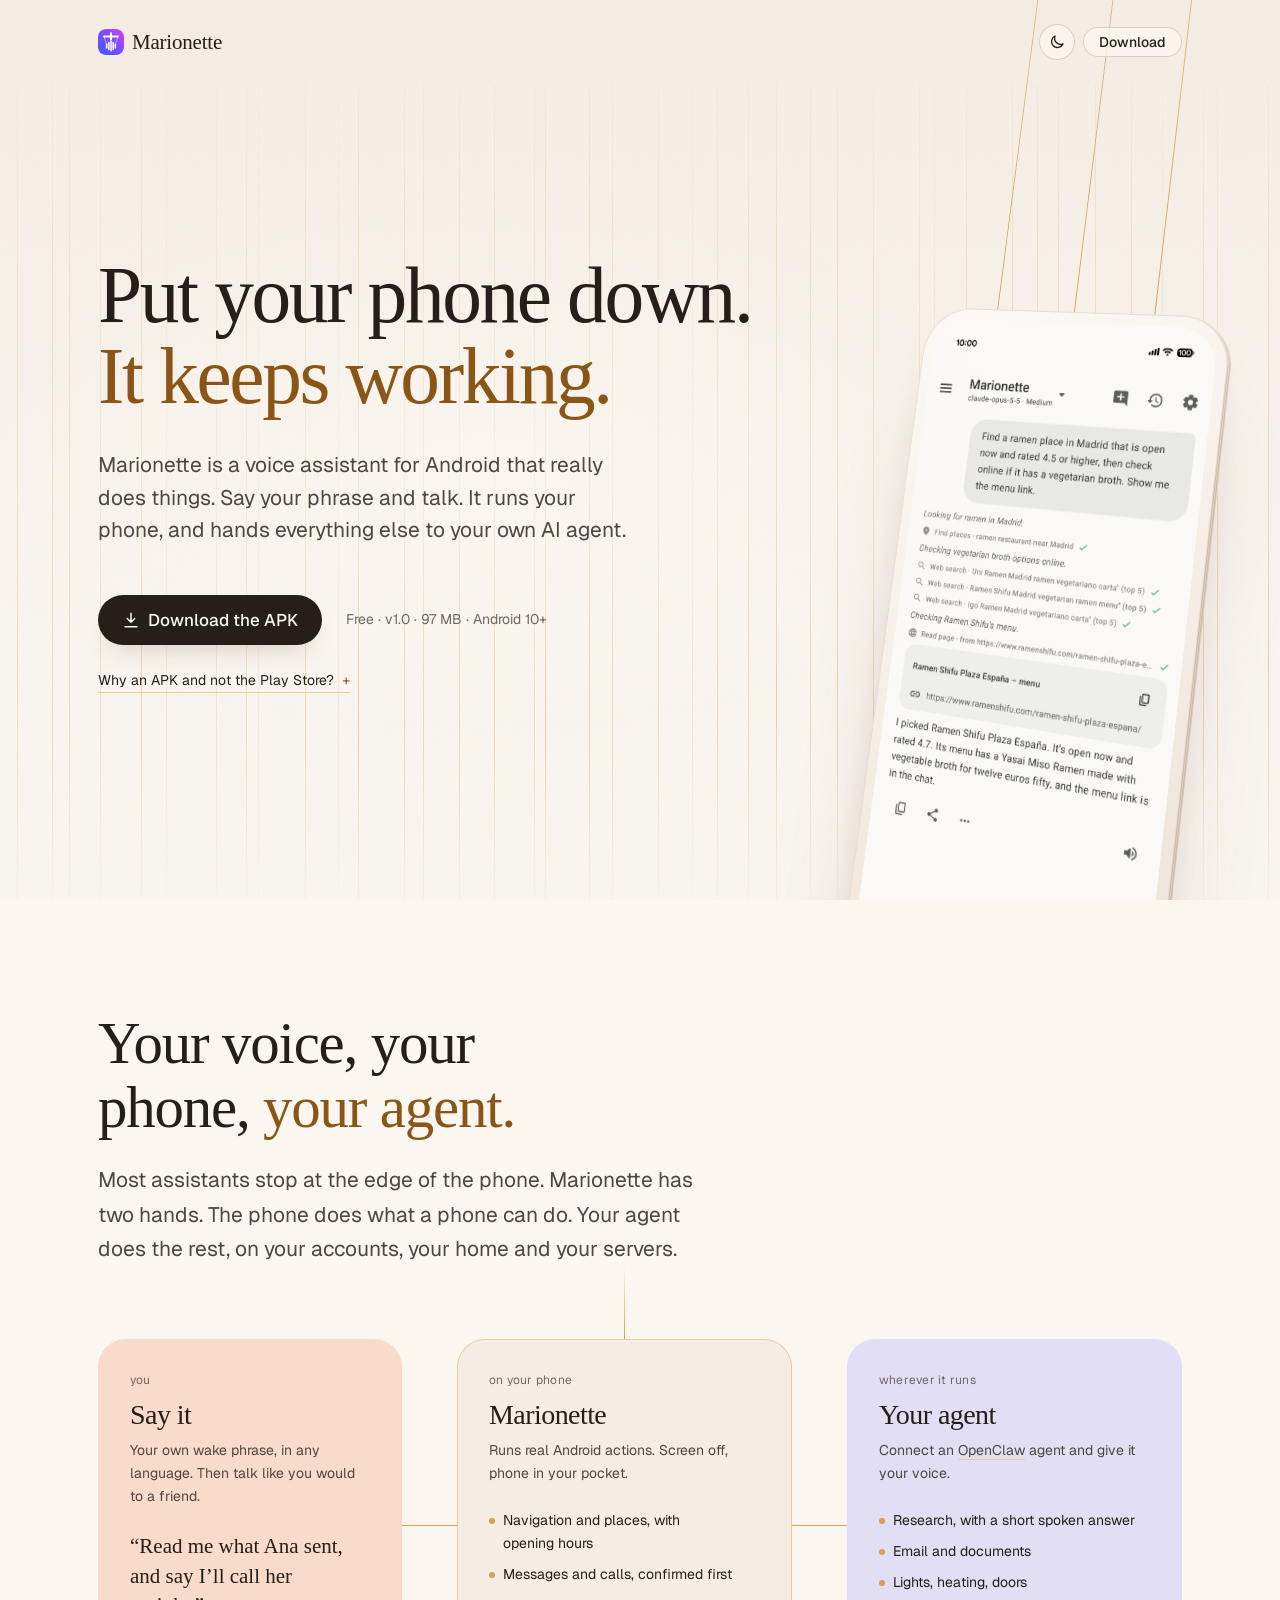
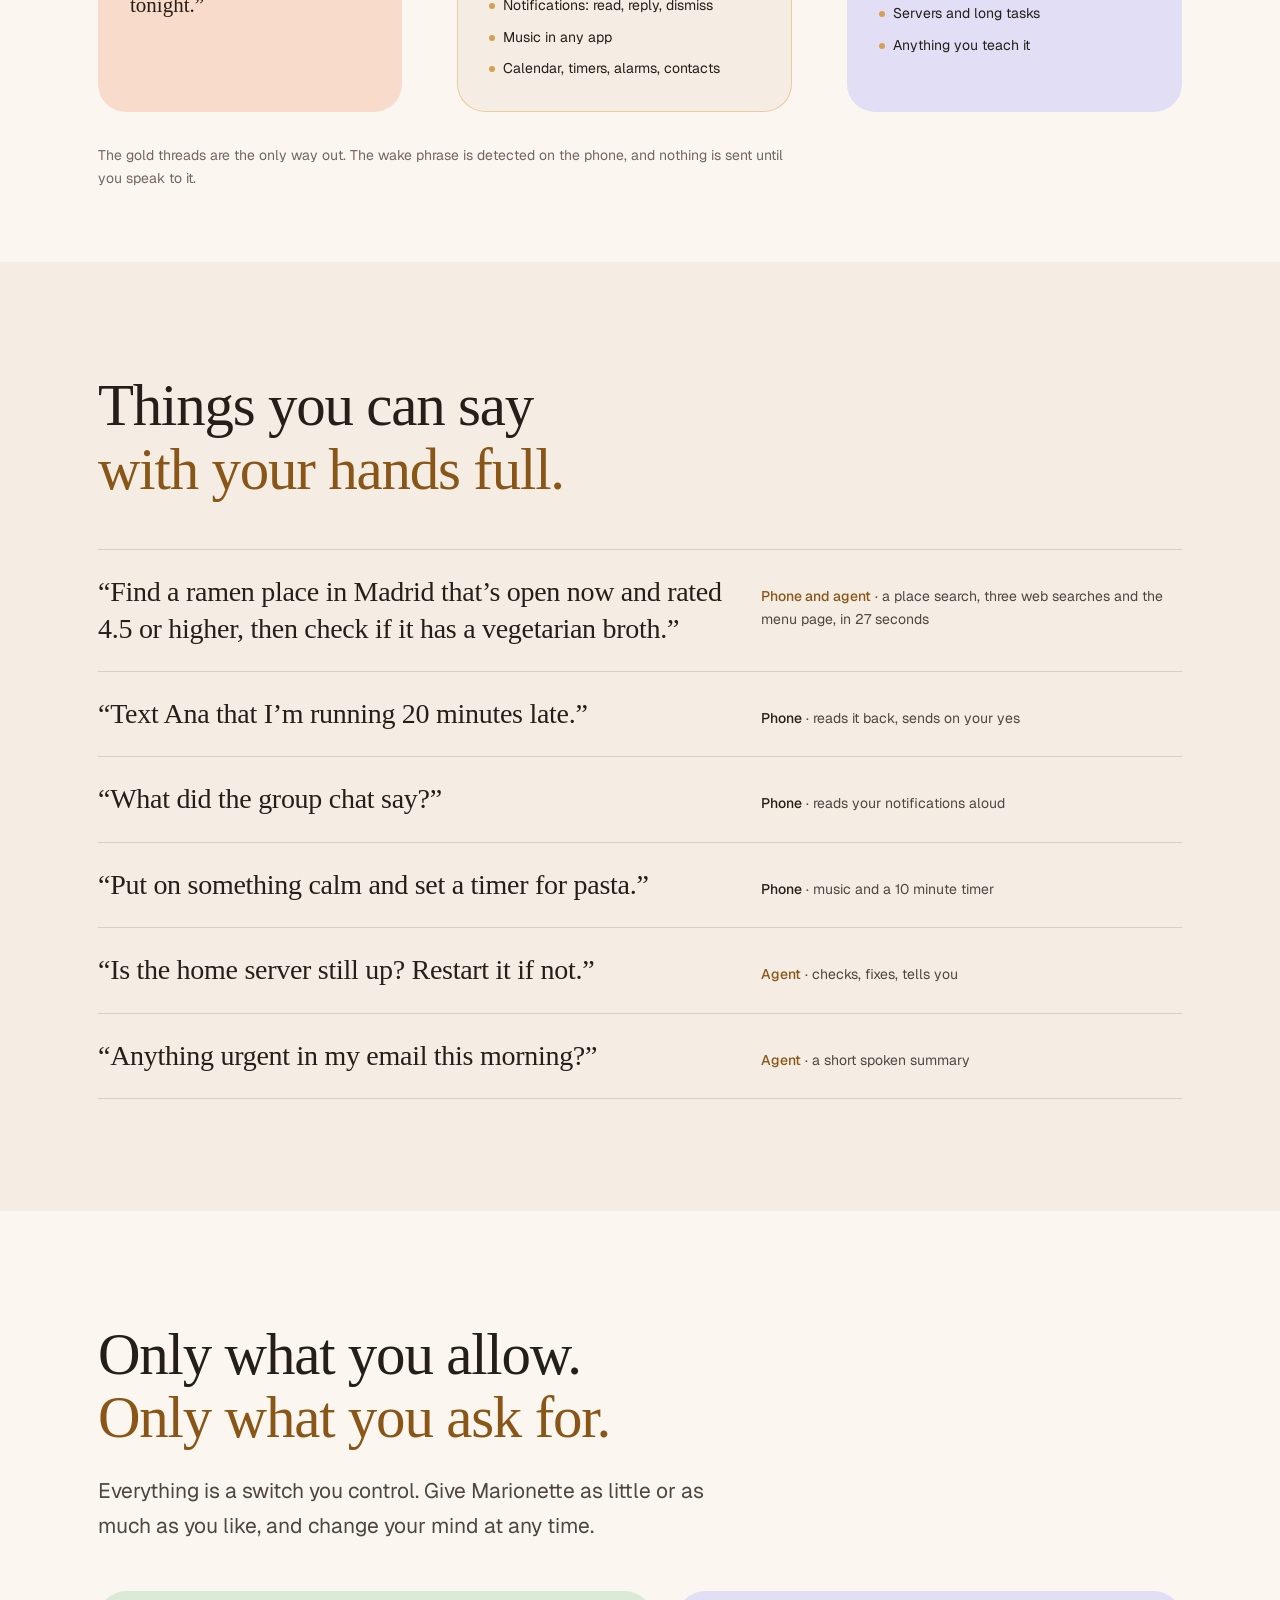
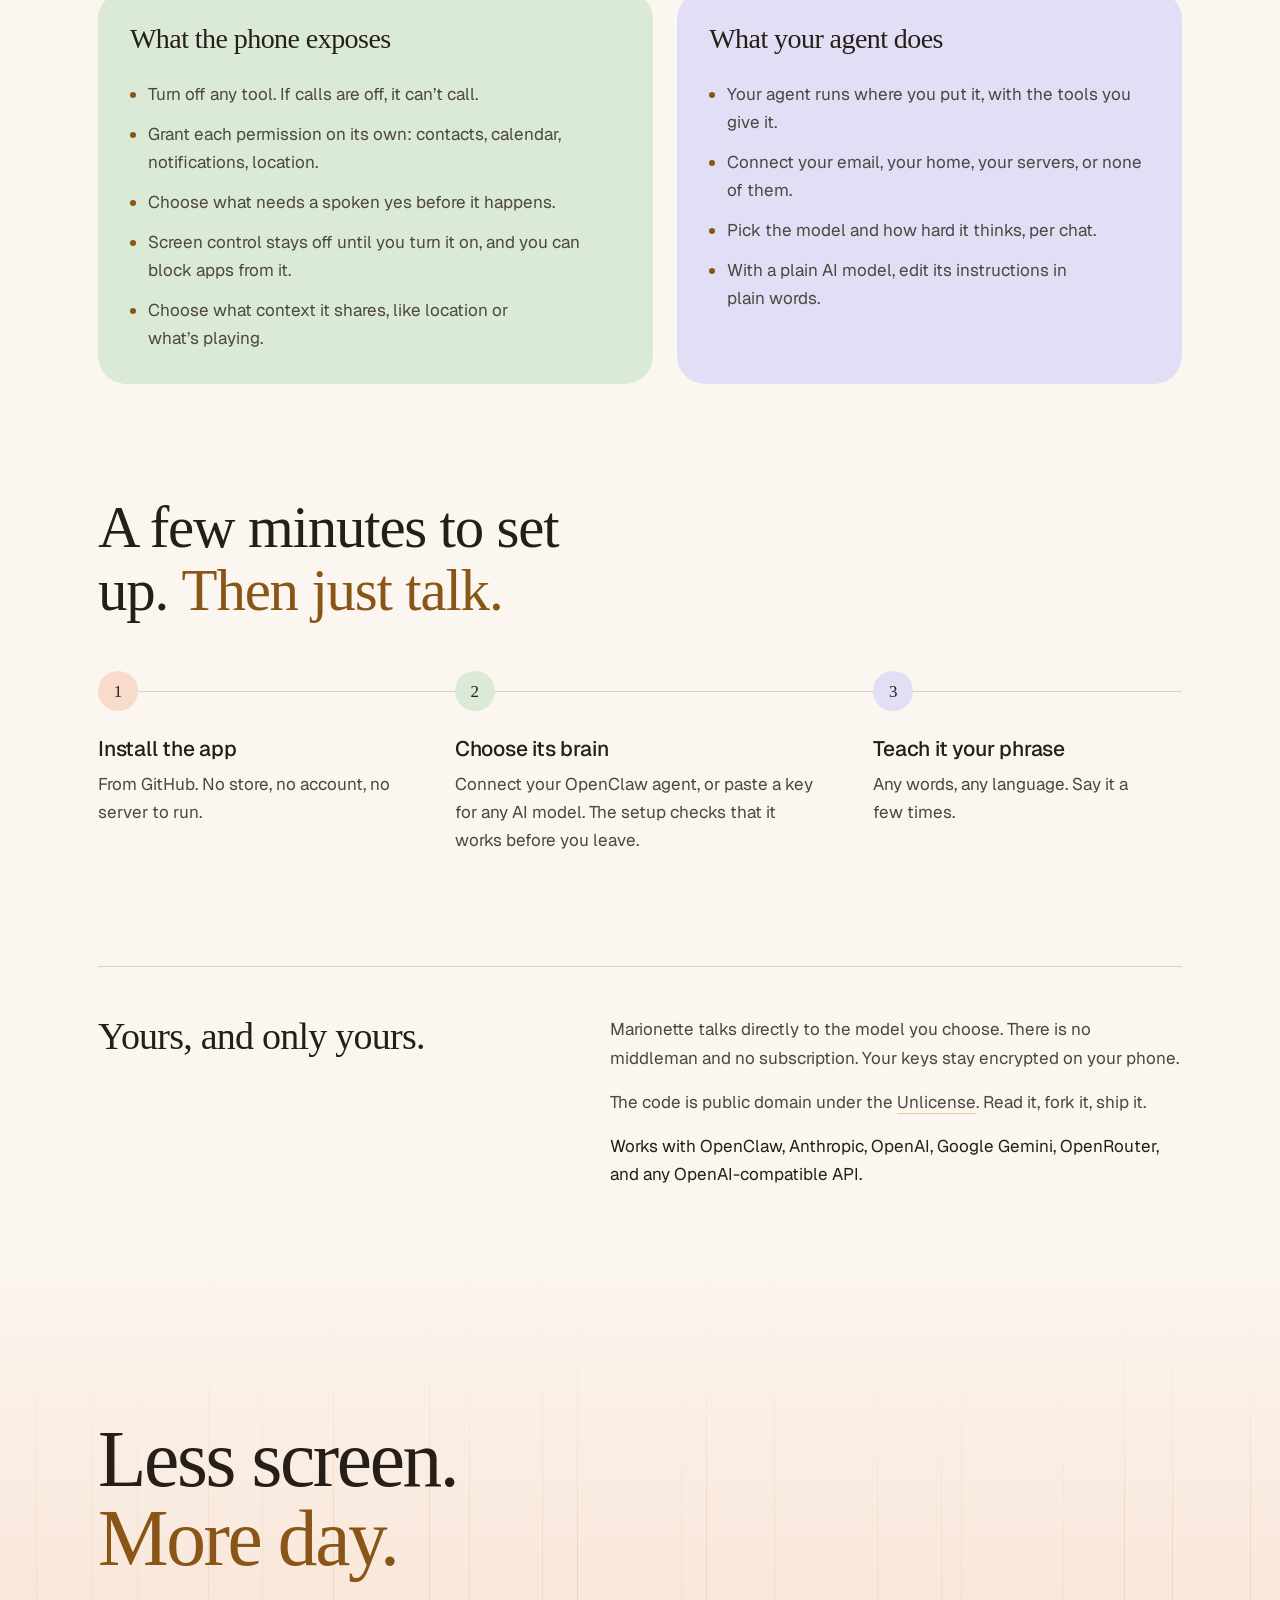
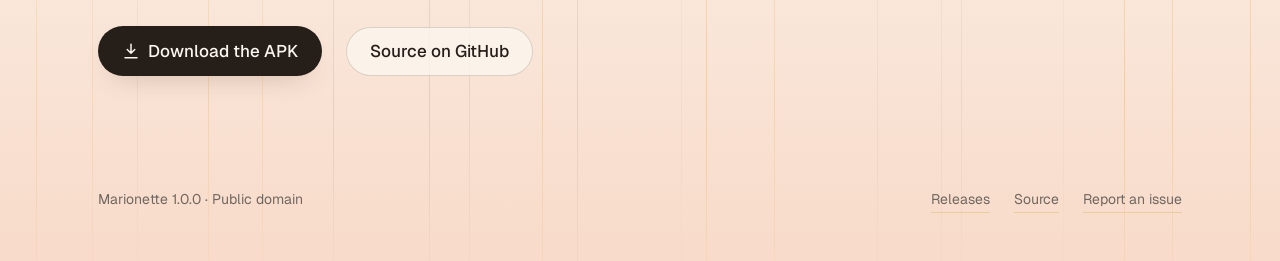
==== site/index.html @ d7844fe7 "feat(site): animate theme swap and page load, fit the phone screenshot Circular reveal on theme swap" ====
<!doctype html>
<html lang="en">
<head>
<meta charset="utf-8">
<meta name="viewport" content="width=device-width, initial-scale=1">
<meta name="color-scheme" content="light dark">
<title>Marionette: a hands-free voice assistant for Android</title>
<meta name="description" content="A hands-free Android voice assistant that really does things. Say your phrase and talk. It runs your phone, and hands everything else to your own AI agent.">
<meta name="theme-color" content="#faf6f0">
<link rel="canonical" href="https://marionette.ndrs.es/">
<meta property="og:type" content="website">
<meta property="og:site_name" content="Marionette">
<meta property="og:title" content="Marionette: put your phone down, it keeps working">
<meta property="og:description" content="A hands-free Android voice assistant that runs your phone and hands everything else to your own AI agent.">
<meta property="og:url" content="https://marionette.ndrs.es/">
<meta property="og:image" content="https://marionette.ndrs.es/og.png">
<meta property="og:image:width" content="1200">
<meta property="og:image:height" content="630">
<meta name="twitter:card" content="summary_large_image">
<link rel="icon" href="icon.svg" type="image/svg+xml">
<link rel="apple-touch-icon" href="apple-touch-icon.png">
<script>
(() => {
  let theme = null;
  try { theme = localStorage.getItem("theme"); } catch (e) {}
  if (theme !== "light" && theme !== "dark") theme = matchMedia("(prefers-color-scheme: dark)").matches ? "dark" : "light";
  document.documentElement.dataset.theme = theme;
  document.documentElement.classList.add("js");
})();
</script>
<link rel="preconnect" href="https://fonts.googleapis.com">
<link rel="preconnect" href="https://fonts.gstatic.com" crossorigin>
<link href="https://fonts.googleapis.com/css2?family=Geist:wght@400;500&family=Geist+Mono:wght@300;400;500&display=swap" rel="stylesheet">
<link href="https://api.fontshare.com/v2/css?f[]=sentient@300,400&display=swap" rel="stylesheet">
<link rel="stylesheet" href="tokens.css">
<link rel="stylesheet" href="style.css">
</head>
<body>

<header class="nav">
  <a class="wordmark" href="#"><img src="icon.svg" alt="">Marionette</a>
  <div class="nav__actions">
    <button class="theme-toggle" type="button" aria-label="Switch theme">
      <svg class="icon-moon" viewBox="0 0 24 24" fill="none" stroke="currentColor" stroke-width="1.8" stroke-linecap="round" stroke-linejoin="round" aria-hidden="true"><path d="M20 14.5A8 8 0 0 1 9.5 4a8 8 0 1 0 10.5 10.5z"/></svg>
      <svg class="icon-sun" viewBox="0 0 24 24" fill="none" stroke="currentColor" stroke-width="1.8" stroke-linecap="round" stroke-linejoin="round" aria-hidden="true"><circle cx="12" cy="12" r="4"/><path d="M12 2v2M12 20v2M4.9 4.9l1.4 1.4M17.7 17.7l1.4 1.4M2 12h2M20 12h2M4.9 19.1l1.4-1.4M17.7 6.3l1.4-1.4"/></svg>
    </button>
    <a class="btn btn-line btn-sm" href="#download">Download</a>
  </div>
</header>

<main>
  <section class="hero">
    <div class="grain"></div>
    <div class="strands" aria-hidden="true"></div>

    <div class="stage" aria-hidden="true">
      <div class="puppet" id="puppet">
        <div class="puppet__strings"><i style="left:24%"></i><i style="left:50%"></i><i style="left:76%"></i></div>
        <div class="device">
          <div class="device__screen">
            <img class="shot-light" src="img/app-light.webp" alt="" width="1080" height="2410" fetchpriority="high">
            <img class="shot-dark" src="img/app-dark.webp" alt="" width="1080" height="2410">
          </div>
        </div>
      </div>
    </div>

    <div class="page">
      <div class="hero__copy">
        <h1><span class="line enter" style="--d: 60ms">Put your phone down.</span> <b class="line enter" style="--d: 150ms">It keeps working.</b></h1>
        <p class="hero__lede enter" style="--d: 240ms">Marionette is a voice assistant for Android that really does things. Say your phrase and talk. It runs your phone, and hands everything else to your own AI agent.</p>
        <div class="hero__cta enter" style="--d: 320ms">
          <a class="btn btn-fill" href="https://github.com/zlotny/marionette/releases/latest/download/marionette.apk">
            <svg viewBox="0 0 24 24" fill="none" stroke="currentColor" stroke-width="2" stroke-linecap="round" stroke-linejoin="round"><path d="M12 3v12m0 0-5-5m5 5 5-5M4 21h16"/></svg>
            Download the APK
          </a>
          <span class="hero__note">Free · v1.0 · 97 MB · Android 10+</span>
        </div>
        <details class="why enter" style="--d: 390ms">
          <summary>Why an APK and not the Play Store?</summary>
          <p>To act for you, Marionette needs access that Google Play limits: sending text messages, seeing every app you have installed, operating other apps through accessibility, and using your location in the background. A store version would lose those abilities. The APK keeps all of them, and you still choose which ones to switch on.</p>
        </details>
      </div>
    </div>
  </section>

  <section class="map" aria-labelledby="map-title">
    <div class="page">
      <div class="map__head">
        <h2 id="map-title">Your voice, your phone, <b>your agent.</b></h2>
        <p>Most assistants stop at the edge of the phone. Marionette has two hands. The phone does what a phone can do. Your agent does the rest, on your accounts, your home and your servers.</p>
      </div>

      <div class="diagram">
        <div class="node node--you">
          <span class="where">you</span>
          <h3>Say it</h3>
          <p>Your own wake phrase, in any language. Then talk like you would to a friend.</p>
          <blockquote>“Read me what Ana sent, and say I’ll call her tonight.”</blockquote>
        </div>
        <span class="wire" aria-hidden="true"></span>
        <div class="node node--phone">
          <span class="where">on your phone</span>
          <h3>Marionette</h3>
          <p>Runs real Android actions. Screen off, phone in your pocket.</p>
          <ul>
            <li>Navigation and places, with opening hours</li>
            <li>Messages and calls, confirmed first</li>
            <li>Notifications: read, reply, dismiss</li>
            <li>Music in any app</li>
            <li>Calendar, timers, alarms, contacts</li>
          </ul>
        </div>
        <span class="wire wire--back" aria-hidden="true"></span>
        <div class="node node--agent">
          <span class="where">wherever it runs</span>
          <h3>Your agent</h3>
          <p>Connect an <a class="textlink" href="https://github.com/openclaw/openclaw">OpenClaw</a> agent and give it your voice.</p>
          <ul>
            <li>Research, with a short spoken answer</li>
            <li>Email and documents</li>
            <li>Lights, heating, doors</li>
            <li>Servers and long tasks</li>
            <li>Anything you teach it</li>
          </ul>
        </div>
      </div>
      <p class="map__legend">The gold threads are the only way out. The wake phrase is detected on the phone, and nothing is sent until you speak to it.</p>
    </div>
  </section>

  <section class="say" aria-labelledby="say-title">
    <div class="page">
      <h2 id="say-title">Things you can say <b>with your hands full.</b></h2>
      <ol>
        <li class="agent"><q>Find a ramen place in Madrid that’s open now and rated 4.5 or higher, then check if it has a vegetarian broth.</q><span><b>Phone and agent</b> · a place search, three web searches and the menu page, in 27 seconds</span></li>
        <li><q>Text Ana that I’m running 20 minutes late.</q><span><b>Phone</b> · reads it back, sends on your yes</span></li>
        <li><q>What did the group chat say?</q><span><b>Phone</b> · reads your notifications aloud</span></li>
        <li><q>Put on something calm and set a timer for pasta.</q><span><b>Phone</b> · music and a 10 minute timer</span></li>
        <li class="agent"><q>Is the home server still up? Restart it if not.</q><span><b>Agent</b> · checks, fixes, tells you</span></li>
        <li class="agent"><q>Anything urgent in my email this morning?</q><span><b>Agent</b> · a short spoken summary</span></li>
      </ol>
    </div>
  </section>

  <section class="yours" aria-labelledby="yours-title">
    <div class="page">
      <h2 id="yours-title">Only what you allow. <b>Only what you ask for.</b></h2>
      <p class="yours__lede">Everything is a switch you control. Give Marionette as little or as much as you like, and change your mind at any time.</p>
      <div class="yours__grid">
        <div>
          <h3>What the phone exposes</h3>
          <ul>
            <li>Turn off any tool. If calls are off, it can’t call.</li>
            <li>Grant each permission on its own: contacts, calendar, notifications, location.</li>
            <li>Choose what needs a spoken yes before it happens.</li>
            <li>Screen control stays off until you turn it on, and you can block apps from it.</li>
            <li>Choose what context it shares, like location or what’s playing.</li>
          </ul>
        </div>
        <div>
          <h3>What your agent does</h3>
          <ul>
            <li>Your agent runs where you put it, with the tools you give it.</li>
            <li>Connect your email, your home, your servers, or none of them.</li>
            <li>Pick the model and how hard it thinks, per chat.</li>
            <li>With a plain AI model, edit its instructions in plain words.</li>
          </ul>
        </div>
      </div>
    </div>
  </section>

  <section class="setup" aria-labelledby="setup-title">
    <div class="page">
      <h2 id="setup-title">A few minutes to set up. <b>Then just talk.</b></h2>
      <ol class="steps">
        <li><span class="n">1</span><h3>Install the app</h3><p>From GitHub. No store, no account, no server to run.</p></li>
        <li><span class="n">2</span><h3>Choose its brain</h3><p>Connect your OpenClaw agent, or paste a key for any AI model. The setup checks that it works before you leave.</p></li>
        <li><span class="n">3</span><h3>Teach it your phrase</h3><p>Any words, any language. Say it a few times.</p></li>
      </ol>

      <div class="trust">
        <h3>Yours, and only yours.</h3>
        <div>
          <p>Marionette talks directly to the model you choose. There is no middleman and no subscription. Your keys stay encrypted on your phone.</p>
          <p>The code is public domain under the <a class="textlink" href="https://github.com/zlotny/marionette/blob/main/LICENSE">Unlicense</a>. Read it, fork it, ship it.</p>
          <p class="providers">Works with OpenClaw, Anthropic, OpenAI, Google Gemini, OpenRouter, and any OpenAI-compatible API.</p>
        </div>
      </div>
    </div>
  </section>
</main>

<footer class="close" id="download">
  <div class="strands" aria-hidden="true"></div>
  <div class="page">
    <h2>Less screen.<br><b>More day.</b></h2>
    <div class="close__cta">
      <a class="btn btn-fill" href="https://github.com/zlotny/marionette/releases/latest/download/marionette.apk">
        <svg viewBox="0 0 24 24" fill="none" stroke="currentColor" stroke-width="2" stroke-linecap="round" stroke-linejoin="round"><path d="M12 3v12m0 0-5-5m5 5 5-5M4 21h16"/></svg>
        Download the APK
      </a>
      <a class="btn btn-line" href="https://github.com/zlotny/marionette">Source on GitHub</a>
    </div>
    <div class="close__foot">
      <span>Marionette 1.0.0 · Public domain</span>
      <nav class="close__links" aria-label="Project">
        <a class="textlink" href="https://github.com/zlotny/marionette/releases">Releases</a>
        <a class="textlink" href="https://github.com/zlotny/marionette">Source</a>
        <a class="textlink" href="https://github.com/zlotny/marionette/issues">Report an issue</a>
      </nav>
    </div>
  </div>
</footer>

<script src="main.js"></script>
</body>
</html>
---- site/tokens.css ----
:root {
  color-scheme: light;
  --color-paper:        oklch(97.5% 0.010 78);
  --color-paper-2:      oklch(95% 0.016 74);
  --color-paper-3:      oklch(91.5% 0.022 72);
  --color-paper-veil:   oklch(97.5% 0.010 78 / 0.78);
  --color-ink:          oklch(24% 0.014 52);
  --color-ink-2:        oklch(40% 0.014 52);
  --color-muted:        oklch(52% 0.016 56);
  --color-rule:         oklch(86% 0.020 72);
  --color-rule-2:       oklch(90% 0.016 74);
  --color-accent:       oklch(74% 0.115 76);
  --color-accent-deep:  oklch(50% 0.100 66);
  --color-accent-soft:  oklch(86% 0.070 80);
  --color-accent-glow:  oklch(96% 0.050 85);
  --color-accent-halo:  oklch(80% 0.120 78 / 0.55);
  --color-accent-ink:   oklch(24% 0.014 52);
  --color-focus:        oklch(60% 0.170 66);
  --color-peach:        oklch(91% 0.040 52);
  --color-sage:         oklch(92% 0.032 140);
  --color-lavender:     oklch(91% 0.032 292);
  --color-shadow:       oklch(45% 0.060 60 / 0.22);
  --color-shadow-deep:  oklch(40% 0.060 60 / 0.30);
  --color-device:       oklch(98.5% 0.006 80);
  --color-device-edge:  oklch(90% 0.020 72);
  --color-device-side:  oklch(83% 0.026 70);

  --font-display: "Sentient", "Iowan Old Style", ui-serif, serif;
  --font-body:    "Geist", ui-sans-serif, sans-serif;
  --font-outlier: "Geist Mono", ui-monospace, monospace;

  --space-3xs: 0.25rem;
  --space-2xs: 0.5rem;
  --space-xs:  0.75rem;
  --space-sm:  1rem;
  --space-md:  1.5rem;
  --space-lg:  2rem;
  --space-xl:  3rem;
  --space-2xl: 4.5rem;
  --space-3xl: 7rem;
  --space-4xl: 10rem;
  --page-gutter: clamp(1rem, 4vw, 3rem);

  --text-xs:  0.75rem;
  --text-sm:  0.875rem;
  --text-md:  1.0625rem;
  --text-lg:  1.3125rem;
  --text-xl:  1.75rem;
  --text-2xl: 2.375rem;
  --text-3xl: clamp(2.25rem, 4.6vw, 3.75rem);
  --text-display: clamp(2.75rem, 6.2vw, 5.25rem);

  --ease-out:    cubic-bezier(0.16, 1, 0.3, 1);
  --ease-in:     cubic-bezier(0.7, 0, 0.84, 0);
  --ease-in-out: cubic-bezier(0.65, 0, 0.35, 1);
  --dur-short: 180ms;
  --dur-mid:   420ms;
  --dur-long:  1100ms;

  --rule-hair: 1px;
  --radius-pill: 999px;
  --radius-node: 28px;
  --radius-device: 52px;
  --radius-screen: 42px;
}

:root[data-theme="dark"] {
  color-scheme: dark;
  --color-paper:        oklch(13% 0.004 260);
  --color-paper-2:      oklch(16% 0.005 260);
  --color-paper-3:      oklch(21% 0.006 260);
  --color-paper-veil:   oklch(13% 0.004 260 / 0.75);
  --color-ink:          oklch(92% 0.020 85);
  --color-ink-2:        oklch(76% 0.030 80);
  --color-muted:        oklch(60% 0.030 80);
  --color-rule:         oklch(30% 0.010 260);
  --color-rule-2:       oklch(23% 0.008 260);
  --color-accent:       oklch(80% 0.160 75);
  --color-accent-deep:  oklch(82% 0.160 75);
  --color-accent-soft:  oklch(48% 0.100 72);
  --color-accent-glow:  oklch(96% 0.080 85);
  --color-accent-halo:  oklch(80% 0.160 75 / 0.55);
  --color-accent-ink:   oklch(13% 0.004 260);
  --color-focus:        oklch(85% 0.170 80);
  --color-peach:        oklch(16.5% 0.012 60);
  --color-sage:         oklch(16.5% 0.012 150);
  --color-lavender:     oklch(16.5% 0.014 290);
  --color-shadow:       oklch(5% 0.004 260 / 0.60);
  --color-shadow-deep:  oklch(3% 0.004 260 / 0.75);
  --color-device:       oklch(18% 0.005 260);
  --color-device-edge:  oklch(32% 0.010 260);
  --color-device-side:  oklch(9% 0.004 260);
  --color-scanline:     oklch(4% 0.004 260 / 0.22);
  --color-text-glow:    oklch(80% 0.160 75 / 0.32);

  --font-display: "Geist Mono", ui-monospace, monospace;
  --text-display: clamp(2.5rem, 5vw, 4.25rem);
  --text-3xl: clamp(2rem, 3.8vw, 3.1rem);
  --radius-pill: 3px;
  --radius-node: 6px;
}
---- site/style.css ----
/* Hallmark · pre-emit critique: P4 H4 E4 S5 R4 V5 */
/* Hallmark · macrostructure: Map / Diagram · hero: left-bias statement + suspended device (parallax)
 * theme: custom · vibe: "warm machine light, pastel, safe, quiet" · paper: oklch(97.5% 0.010 78) · accent: oklch(74% 0.115 76)
 * display: Sentient · body: Geist · outlier: Geist Mono · axes: light / roman-serif / chromatic-amber
 * nav: N9 edge-aligned · footer: Ft5 statement · enrichment: Tier-A CSS strands + suspended device
 * studied: no · context: user-provided
 */

* { box-sizing: border-box; margin: 0; padding: 0; }
html, body { overflow-x: clip; }
html { scroll-behavior: smooth; interpolate-size: allow-keywords; }
body {
  background: var(--color-paper);
  color: var(--color-ink);
  font: 400 var(--text-md)/1.65 var(--font-body);
  -webkit-font-smoothing: antialiased;
}
a { color: inherit; text-decoration: none; }
:focus-visible { outline: 2px solid var(--color-focus); outline-offset: 3px; border-radius: var(--space-3xs); }

h1, h2, h3 { font-family: var(--font-display); font-weight: 300; font-style: normal; letter-spacing: -0.02em; overflow-wrap: anywhere; min-width: 0; }
h1 b, h2 b { font-weight: 400; color: var(--color-accent-deep); }
h1, h2 { text-wrap: balance; }
p, li, q { text-wrap: pretty; }
section, footer { scroll-margin-top: var(--space-lg); }

.page { max-width: 1180px; margin: 0 auto; padding: 0 var(--page-gutter); position: relative; }

/* Buttons */
.btn {
  display: inline-flex; align-items: center; gap: var(--space-2xs);
  white-space: nowrap;
  padding: var(--space-sm) var(--space-md);
  border-radius: var(--radius-pill);
  font: 500 var(--text-md)/1 var(--font-body);
  transition: transform var(--dur-short) var(--ease-out), background-color var(--dur-short) var(--ease-out), box-shadow var(--dur-short) var(--ease-out);
}
.btn svg { width: 18px; height: 18px; flex: none; }
.btn-fill { background: var(--color-ink); color: var(--color-paper); box-shadow: 0 12px 28px -14px var(--color-shadow-deep); }
.btn-fill:hover { background: var(--color-ink-2); box-shadow: 0 16px 32px -14px var(--color-accent-halo); }
.btn-fill:active { transform: translateY(1px); }
.btn-line { color: var(--color-ink); box-shadow: inset 0 0 0 var(--rule-hair) var(--color-rule); background: var(--color-paper-veil); }
.btn-line:hover { box-shadow: inset 0 0 0 var(--rule-hair) var(--color-accent); }
.btn-line:active { transform: translateY(1px); }
.btn-sm { padding: var(--space-2xs) var(--space-sm); font-size: var(--text-sm); }

.textlink { border-bottom: var(--rule-hair) solid var(--color-accent-soft); transition: border-color var(--dur-short) var(--ease-out); }
.textlink:hover { border-color: var(--color-accent-deep); }

/* N9 nav */
.nav {
  position: absolute; top: 0; left: 0; right: 0; z-index: 5;
  display: flex; justify-content: space-between; align-items: center;
  padding: var(--space-md) var(--page-gutter);
  max-width: 1180px; margin: 0 auto;
}
.wordmark { display: flex; align-items: center; gap: var(--space-2xs); font: 400 var(--text-lg)/1 var(--font-display); letter-spacing: -0.01em; }
.wordmark img { width: 26px; height: 26px; border-radius: 8px; }
.nav__actions { display: flex; align-items: center; gap: var(--space-2xs); }
.theme-toggle {
  display: grid; place-items: center; width: 36px; height: 36px; flex: none;
  border: 0; border-radius: var(--radius-pill); cursor: pointer;
  color: var(--color-ink); background: var(--color-paper-veil);
  box-shadow: inset 0 0 0 var(--rule-hair) var(--color-rule);
  transition: box-shadow var(--dur-short) var(--ease-out), transform var(--dur-short) var(--ease-out);
}
.theme-toggle:hover { box-shadow: inset 0 0 0 var(--rule-hair) var(--color-accent); }
.theme-toggle:active { transform: translateY(1px); }
.theme-toggle svg { width: 18px; height: 18px; }
.theme-toggle .icon-sun { display: none; }
:root[data-theme="dark"] .theme-toggle .icon-sun { display: block; }
:root[data-theme="dark"] .theme-toggle .icon-moon { display: none; }

/* Hero */
.hero {
  position: relative; overflow: hidden; isolation: isolate;
  background: linear-gradient(180deg, var(--color-paper-2), var(--color-paper) 70%);
  min-height: 900px;
  display: flex; align-items: center;
  padding: var(--space-4xl) 0 var(--space-3xl);
}
.grain {
  position: absolute; inset: 0; z-index: -1; opacity: 0.06; pointer-events: none;
  background-image: url("data:image/svg+xml;utf8,<svg xmlns='http://www.w3.org/2000/svg' width='160' height='160'><filter id='n'><feTurbulence type='fractalNoise' baseFrequency='.9' numOctaves='2' stitchTiles='stitch'/></filter><rect width='100%' height='100%' filter='url(%23n)'/></svg>");
}
.strands { position: absolute; inset: 0; z-index: 0; pointer-events: none; will-change: transform; -webkit-mask-image: linear-gradient(180deg, black 65%, transparent); mask-image: linear-gradient(180deg, black 65%, transparent); }
.close .strands { -webkit-mask-image: linear-gradient(0deg, black 60%, transparent); mask-image: linear-gradient(0deg, black 60%, transparent); }
.strand {
  position: absolute; top: -10%; width: var(--rule-hair); height: 120%;
  background: linear-gradient(180deg, transparent, var(--color-accent-soft) 25%, var(--color-accent) 70%, transparent);
  transform-origin: top center;
  animation: sway var(--sway, 10s) var(--ease-in-out) infinite alternate;
}
.strand::after {
  content: ""; position: absolute; left: -2px; top: 0; width: 5px; height: 5px; border-radius: 50%;
  background: var(--color-accent-glow); box-shadow: 0 0 10px 3px var(--color-accent-halo);
  opacity: 0;
  animation: fall var(--fall, 8s) linear infinite; animation-delay: var(--fall-delay, 0s);
}
@keyframes sway { from { transform: rotate(-0.5deg); } to { transform: rotate(0.5deg); } }
@keyframes fall { 0% { top: 0; opacity: 0; } 12% { opacity: 1; } 85% { opacity: 1; } 100% { top: 100%; opacity: 0; } }

.stage {
  position: absolute; z-index: 1; top: 50%; right: max(var(--page-gutter), calc(50% - 560px));
  width: 340px; margin-top: -385px;
  perspective: 1500px; pointer-events: none;
}
.puppet { position: relative; width: 100%; transform-style: preserve-3d; transform: rotateX(10deg) rotateY(-24deg) rotateZ(7deg); will-change: transform; }
.puppet__strings { position: absolute; left: 0; right: 0; bottom: 100%; height: 1000px; }
.puppet__strings i { position: absolute; bottom: 0; width: var(--rule-hair); height: 100%; background: linear-gradient(180deg, transparent, var(--color-accent)); }
.device {
  position: relative; padding: var(--space-xs); transform-style: preserve-3d;
  border-radius: var(--radius-device);
  background: linear-gradient(150deg, var(--color-device), var(--color-paper-3));
  box-shadow: 0 90px 120px -50px var(--color-shadow-deep), 0 30px 60px -30px var(--color-shadow), inset 0 0 0 var(--rule-hair) var(--color-device-edge);
}
.device::before, .device::after {
  content: ""; position: absolute; inset: 0; border-radius: inherit; pointer-events: none;
  background: var(--color-device-side); box-shadow: inset 0 0 0 var(--rule-hair) var(--color-device-edge);
}
.device::before { transform: translateZ(-6px); }
.device::after { transform: translateZ(-12px); }
.device__screen { display: block; position: relative; aspect-ratio: 1080 / 2410; border-radius: var(--radius-screen); overflow: hidden; background: var(--color-paper); transform: translateZ(0.5px); }
.device__screen img { display: block; width: 100%; height: 100%; object-fit: cover; object-position: top center; }
.shot-dark { display: none; }

.hero > .page { width: 100%; }
.hero__copy { position: relative; z-index: 2; max-width: 820px; }
.hero__copy::before {
  content: ""; position: absolute; z-index: -1; inset: -14% -12% -14% -18%; pointer-events: none;
  background: radial-gradient(closest-side, var(--color-paper-veil), transparent);
}
.hero h1 { font-size: var(--text-display); line-height: 1.02; letter-spacing: -0.03em; }
.hero__lede { margin-top: var(--space-lg); max-width: 34rem; font-size: var(--text-lg); line-height: 1.55; color: var(--color-ink-2); }
.hero__cta { margin-top: var(--space-xl); display: flex; flex-wrap: wrap; align-items: center; gap: var(--space-md); }
.hero__note { font-size: var(--text-sm); color: var(--color-muted); }

.why { margin-top: var(--space-md); max-width: 34rem; font-size: var(--text-sm); color: var(--color-ink-2); }
.why summary {
  display: inline-flex; align-items: center; gap: var(--space-2xs);
  cursor: pointer; list-style: none; color: var(--color-ink);
  border-bottom: var(--rule-hair) solid var(--color-accent-soft);
  transition: border-color var(--dur-short) var(--ease-out);
}
.why summary::-webkit-details-marker { display: none; }
.why::details-content { block-size: 0; overflow: hidden; transition: block-size 360ms var(--ease-out), content-visibility 360ms allow-discrete; }
.why[open]::details-content { block-size: auto; }
.why summary::after { content: "+"; font-family: var(--font-outlier); color: var(--color-accent-deep); transition: transform var(--dur-short) var(--ease-out); }
.why[open] summary::after { transform: rotate(45deg); }
.why summary:hover { border-color: var(--color-accent-deep); }
.why p { margin-top: var(--space-xs); padding: var(--space-sm) var(--space-md); border-radius: var(--space-sm); background: var(--color-paper-veil); box-shadow: inset 0 0 0 var(--rule-hair) var(--color-rule-2); line-height: 1.55; }

.hero h1 .line { display: block; }
.enter { animation: rise 760ms var(--ease-out) var(--d, 0ms) both; }
.nav { animation: drop 600ms var(--ease-out) both; }
.stage { animation: float-in 1100ms var(--ease-out) 120ms both; }
.puppet__strings { animation: fade-in 900ms var(--ease-out) 500ms both; }
.hero .strands { animation: fade-in 1600ms var(--ease-out) both; }
@keyframes rise { from { opacity: 0; transform: translateY(18px) scale(0.985); filter: blur(6px); } }
@keyframes drop { from { opacity: 0; transform: translateY(-12px); } }
@keyframes float-in { from { opacity: 0; transform: translateY(48px) scale(0.94); } }
@keyframes fade-in { from { opacity: 0; } }

.js .diagram > * { opacity: 0; }
.js .diagram.on > * { opacity: 1; animation: rise 700ms var(--ease-out) both; }
.js .diagram.on > :nth-child(2) { animation: fade-in 500ms var(--ease-out) 160ms both; }
.js .diagram.on > :nth-child(3) { animation-delay: 120ms; }
.js .diagram.on > :nth-child(4) { animation: fade-in 500ms var(--ease-out) 280ms both; }
.js .diagram.on > :nth-child(5) { animation-delay: 240ms; }

::view-transition-old(root), ::view-transition-new(root) { animation: none; mix-blend-mode: normal; }
::view-transition-new(root) { z-index: 2; }
.theme-fading, .theme-fading *, .theme-fading *::before, .theme-fading *::after {
  transition: background-color 450ms var(--ease-in-out), color 450ms var(--ease-in-out), border-color 450ms var(--ease-in-out), box-shadow 450ms var(--ease-in-out) !important;
}
.theme-toggle svg { animation: spin-in 520ms var(--ease-out) both; }
@keyframes spin-in { from { opacity: 0; transform: rotate(-90deg) scale(0.5); } }

/* Map */
.map { padding: var(--space-3xl) 0 var(--space-2xl); }
.map__head { max-width: 46rem; }
.map__head h2 { font-size: var(--text-3xl); line-height: 1.08; }
.map__head p { margin-top: var(--space-md); color: var(--color-ink-2); font-size: var(--text-lg); max-width: 38rem; }

.diagram {
  margin-top: var(--space-2xl);
  display: grid; align-items: stretch;
  grid-template-columns: minmax(0, 1fr) minmax(var(--space-lg), 0.18fr) minmax(0, 1.1fr) minmax(var(--space-lg), 0.18fr) minmax(0, 1.1fr);
}
.node { border-radius: var(--radius-node); padding: var(--space-lg); position: relative; }
.node h3 { font-size: var(--text-xl); line-height: 1.15; }
.node > p { margin-top: var(--space-2xs); color: var(--color-ink-2); font-size: var(--text-sm); }
.node ul { list-style: none; margin-top: var(--space-md); display: grid; gap: var(--space-2xs); font-size: var(--text-sm); }
.node li { display: flex; gap: var(--space-2xs); align-items: baseline; }
.node li::before { content: ""; width: 6px; height: 6px; border-radius: 50%; background: var(--color-accent); flex: none; transform: translateY(-1px); }
.node--you { background: var(--color-peach); }
.node--you blockquote { margin-top: var(--space-md); font: 300 var(--text-lg)/1.4 var(--font-display); }
.node--phone { background: var(--color-paper-2); box-shadow: inset 0 0 0 var(--rule-hair) var(--color-accent-soft); }
.node--agent { background: var(--color-lavender); }
.node--phone::before {
  content: ""; position: absolute; left: 50%; bottom: 100%; width: var(--rule-hair); height: var(--space-2xl);
  background: linear-gradient(180deg, transparent, var(--color-accent));
}
.node .where { display: block; font-size: var(--text-xs); color: var(--color-muted); margin-bottom: var(--space-2xs); letter-spacing: 0.02em; }

.wire { position: relative; align-self: center; height: var(--rule-hair); background: var(--color-accent); overflow: hidden; }
.wire::after {
  content: ""; position: absolute; top: -3px; left: -40px; width: 40px; height: 7px; border-radius: 4px;
  background: radial-gradient(closest-side, var(--color-accent-glow), transparent);
  animation: travel 2.8s linear infinite;
}
.wire--back::after { animation-direction: reverse; animation-delay: -1.4s; }
@keyframes travel { to { left: 100%; } }

.map__legend { margin-top: var(--space-lg); font-size: var(--text-sm); color: var(--color-muted); max-width: 44rem; }

/* Things you can say */
.say { padding: var(--space-3xl) 0; background: var(--color-paper-2); }
.say h2 { font-size: var(--text-3xl); line-height: 1.08; max-width: 40rem; }
.say ol { list-style: none; margin-top: var(--space-xl); border-top: var(--rule-hair) solid var(--color-rule); }
.say li {
  display: grid; grid-template-columns: minmax(0, 1.5fr) minmax(0, 1fr); gap: var(--space-lg); align-items: baseline;
  padding: var(--space-md) 0; border-bottom: var(--rule-hair) solid var(--color-rule);
}
.say q { font: 300 var(--text-xl)/1.3 var(--font-display); letter-spacing: -0.01em; quotes: "\201C" "\201D"; }
.say li span { font-size: var(--text-sm); color: var(--color-ink-2); }
.say li span b { font-weight: 500; color: var(--color-ink); }
.say li.agent span b { color: var(--color-accent-deep); }

/* Yours */
.yours { padding: var(--space-3xl) 0 0; }
.yours h2 { font-size: var(--text-3xl); line-height: 1.08; max-width: 44rem; }
.yours__lede { margin-top: var(--space-md); max-width: 38rem; font-size: var(--text-lg); color: var(--color-ink-2); }
.yours__grid { margin-top: var(--space-xl); display: grid; grid-template-columns: minmax(0, 1.1fr) minmax(0, 1fr); gap: var(--space-md); }
.yours__grid > div { border-radius: var(--radius-node); padding: var(--space-lg); }
.yours__grid > div:first-child { background: var(--color-sage); }
.yours__grid > div:last-child { background: var(--color-lavender); }
.yours h3 { font-size: var(--text-xl); line-height: 1.15; }
.yours ul { list-style: none; margin-top: var(--space-md); display: grid; gap: var(--space-xs); }
.yours li { display: flex; gap: var(--space-xs); align-items: baseline; color: var(--color-ink-2); }
.yours li::before { content: ""; width: 6px; height: 6px; border-radius: 50%; background: var(--color-accent-deep); flex: none; transform: translateY(-2px); }

/* Setup */
.setup { padding: var(--space-3xl) 0 var(--space-2xl); }
.setup h2 { font-size: var(--text-3xl); line-height: 1.08; max-width: 38rem; }
.steps { list-style: none; margin-top: var(--space-xl); display: grid; grid-template-columns: minmax(0, 1fr) minmax(0, 1.2fr) minmax(0, 1fr); gap: var(--space-xl); position: relative; }
.steps::before { content: ""; position: absolute; top: 20px; left: 0; right: 0; height: var(--rule-hair); background: var(--color-rule); }
.steps li { position: relative; }
.steps .n {
  display: grid; place-items: center; width: 40px; height: 40px; border-radius: 50%;
  font: 400 var(--text-md)/1 var(--font-display); position: relative;
}
.steps li:nth-child(1) .n { background: var(--color-peach); }
.steps li:nth-child(2) .n { background: var(--color-sage); }
.steps li:nth-child(3) .n { background: var(--color-lavender); }
.steps h3 { margin-top: var(--space-md); font: 500 var(--text-lg)/1.3 var(--font-body); letter-spacing: -0.01em; }
.steps p { margin-top: var(--space-2xs); color: var(--color-ink-2); font-size: var(--text-md); }

.trust { margin-top: var(--space-3xl); display: grid; grid-template-columns: minmax(0, 1fr) minmax(0, 1.3fr); gap: var(--space-2xl); padding-top: var(--space-xl); border-top: var(--rule-hair) solid var(--color-rule); }
.trust h3 { font-size: var(--text-2xl); line-height: 1.15; }
.trust p { color: var(--color-ink-2); }
.trust p + p { margin-top: var(--space-sm); }
.trust .providers { color: var(--color-ink); }

/* Ft5 statement */
.close {
  position: relative; overflow: hidden; isolation: isolate;
  padding: var(--space-4xl) 0 var(--space-xl);
  background: linear-gradient(180deg, var(--color-paper), var(--color-peach));
}
.close .strands { opacity: 0.6; }
.close h2 { position: relative; font-size: var(--text-display); line-height: 1; letter-spacing: -0.03em; }
.close__cta { position: relative; margin-top: var(--space-xl); display: flex; flex-wrap: wrap; gap: var(--space-md); align-items: center; }
.close__links { display: flex; flex-wrap: wrap; gap: var(--space-md); }
.close__foot { position: relative; margin-top: var(--space-3xl); display: flex; justify-content: space-between; flex-wrap: wrap; gap: var(--space-sm); font-size: var(--text-sm); color: var(--color-muted); }

:root[data-theme="dark"] ::selection { background: var(--color-accent); color: var(--color-accent-ink); }
:root[data-theme="dark"] h1, :root[data-theme="dark"] h2, :root[data-theme="dark"] h3 { font-weight: 300; letter-spacing: -0.04em; }
:root[data-theme="dark"] h1 b, :root[data-theme="dark"] h2 b { font-weight: 500; text-shadow: 0 0 16px var(--color-text-glow); }
:root[data-theme="dark"] .hero .strands { opacity: 0.55; }
:root[data-theme="dark"] .close .strands { opacity: 0.4; }
:root[data-theme="dark"] .grain {
  opacity: 1;
  background-image: repeating-linear-gradient(180deg, transparent 0 2px, var(--color-scanline) 2px 3px);
}
:root[data-theme="dark"] .wordmark { font-weight: 500; letter-spacing: -0.03em; }
:root[data-theme="dark"] .btn-fill { background: var(--color-accent); color: var(--color-accent-ink); box-shadow: 0 0 0 var(--rule-hair) var(--color-accent), 0 0 28px -8px var(--color-accent-halo); }
:root[data-theme="dark"] .btn-fill:hover { background: var(--color-accent-glow); }
:root[data-theme="dark"] .btn-line, :root[data-theme="dark"] .theme-toggle { background: transparent; box-shadow: inset 0 0 0 var(--rule-hair) var(--color-accent-soft); }
:root[data-theme="dark"] .btn-line:hover, :root[data-theme="dark"] .theme-toggle:hover { box-shadow: inset 0 0 0 var(--rule-hair) var(--color-accent); }
:root[data-theme="dark"] .node, :root[data-theme="dark"] .yours__grid > div { box-shadow: inset 0 0 0 var(--rule-hair) var(--color-rule); }
:root[data-theme="dark"] .node--phone { box-shadow: inset 0 0 0 var(--rule-hair) var(--color-accent-soft); }
:root[data-theme="dark"] .node .where, :root[data-theme="dark"] .hero__note, :root[data-theme="dark"] .map__legend, :root[data-theme="dark"] .close__foot { font-family: var(--font-outlier); letter-spacing: 0.01em; }
:root[data-theme="dark"] .node .where { text-transform: uppercase; color: var(--color-accent); }
:root[data-theme="dark"] .node li::before, :root[data-theme="dark"] .yours li::before { border-radius: 0; }
:root[data-theme="dark"] .steps .n { background: var(--color-paper); border-radius: 2px; box-shadow: inset 0 0 0 var(--rule-hair) var(--color-accent-soft); font-family: var(--font-outlier); }
:root[data-theme="dark"] .why p { border-radius: 2px; }
:root[data-theme="dark"] .say q { font-size: var(--text-lg); line-height: 1.45; letter-spacing: -0.02em; }
:root[data-theme="dark"] .close { background: linear-gradient(180deg, var(--color-paper), var(--color-paper-2)); }
:root[data-theme="dark"] .shot-light { display: none; }
:root[data-theme="dark"] .shot-dark { display: block; }

@media (max-width: 1180px) {
  .hero { min-height: 820px; }
  .stage { right: var(--page-gutter); width: 300px; margin-top: -317px; }
  .hero__copy { max-width: calc(100% - 300px); }
}
@media (max-width: 960px) {
  .hero { flex-direction: column; align-items: stretch; min-height: 0; padding: 8rem 0 var(--space-2xl); }
  .hero > .page { order: 1; }
  .hero__copy { max-width: 640px; }
  .stage { order: 2; position: relative; top: auto; right: auto; margin: var(--space-2xl) auto 0; width: 280px; }
  .puppet__strings { height: 1400px; }
}
@media (max-width: 900px) {
  .diagram { grid-template-columns: minmax(0, 1fr); justify-items: stretch; }
  .wire { width: var(--rule-hair); height: var(--space-xl); justify-self: center; }
  .wire::after { display: none; }
  .node--phone::before { display: none; }
  .steps { grid-template-columns: minmax(0, 1fr); gap: var(--space-lg); }
  .steps::before { top: 0; bottom: 0; left: 20px; right: auto; width: var(--rule-hair); height: auto; }
  .trust, .yours__grid { grid-template-columns: minmax(0, 1fr); gap: var(--space-md); }
  .say li { grid-template-columns: minmax(0, 1fr); gap: var(--space-2xs); }
}
@media (max-width: 640px) {
  .hero { padding-top: 6.5rem; }
  .map, .say, .yours, .setup { padding-top: var(--space-2xl); }
  .say { padding-bottom: var(--space-2xl); }
  .trust { margin-top: var(--space-2xl); }
  .close { padding-top: var(--space-3xl); }
  .yours__grid > div { padding: var(--space-md); }
  .stage { width: 250px; }
  .device { padding: 9px; }
  .device__screen { border-radius: 32px; }
  .node { padding: var(--space-md); }
  .hero__cta { gap: var(--space-sm); }
}
@media (prefers-reduced-motion: reduce) {
  .strand, .strand::after, .wire::after { animation: none; }
  .enter, .nav, .stage, .puppet__strings, .hero .strands, .theme-toggle svg, .js .diagram.on > * { animation: fade-in 150ms linear both; }
  .why::details-content { transition: none; }
}
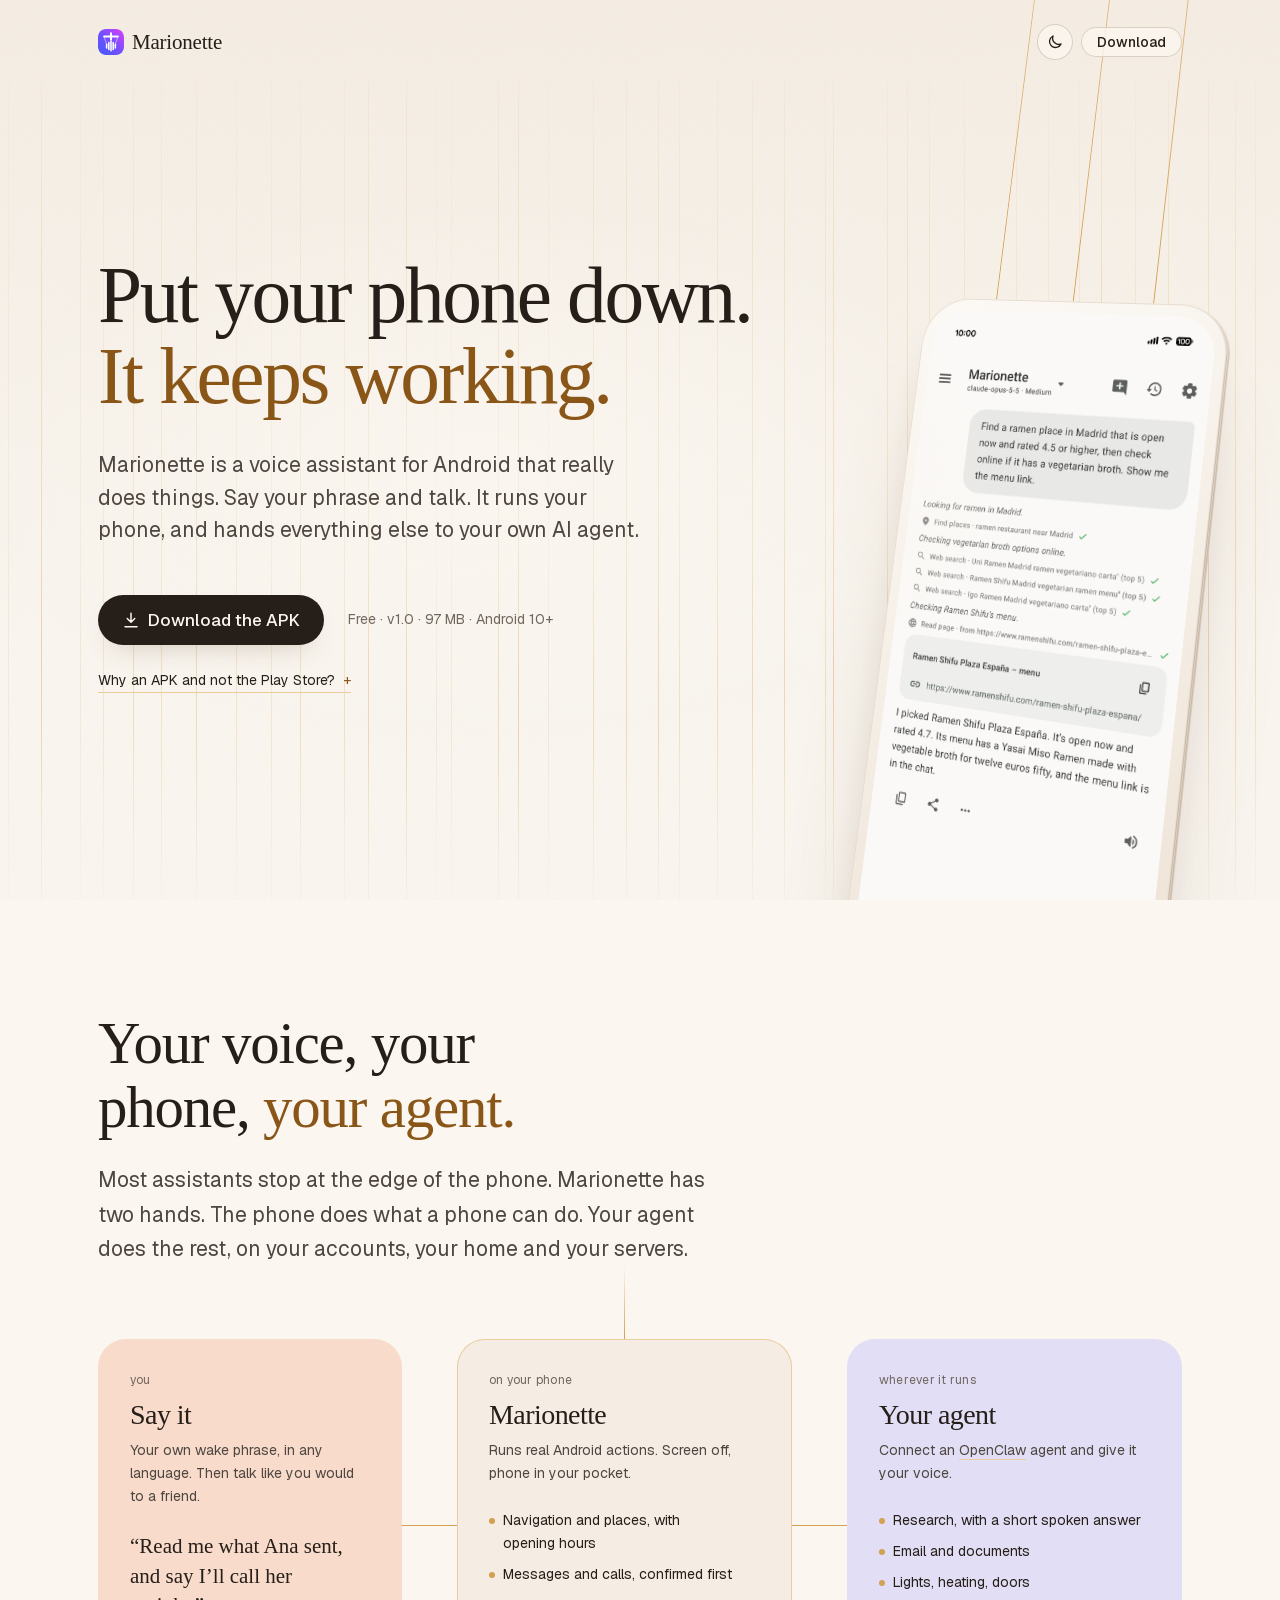
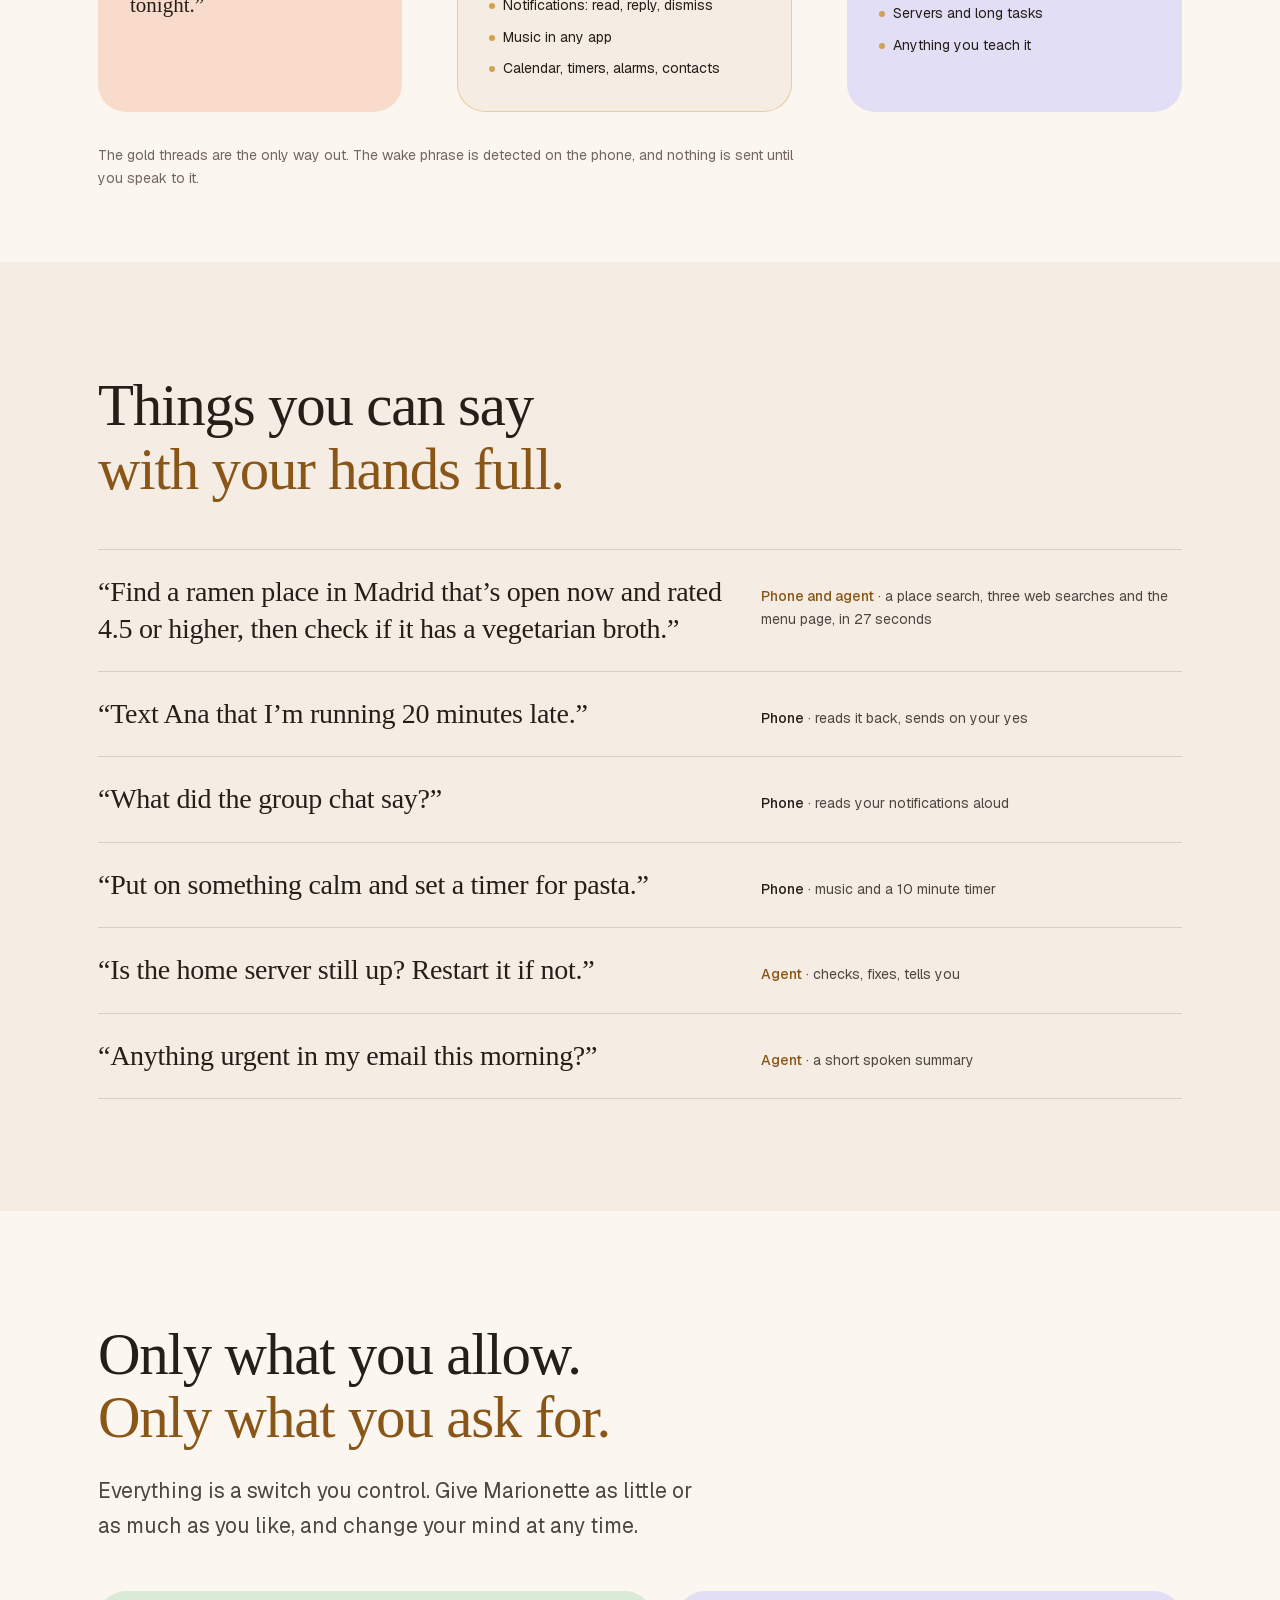
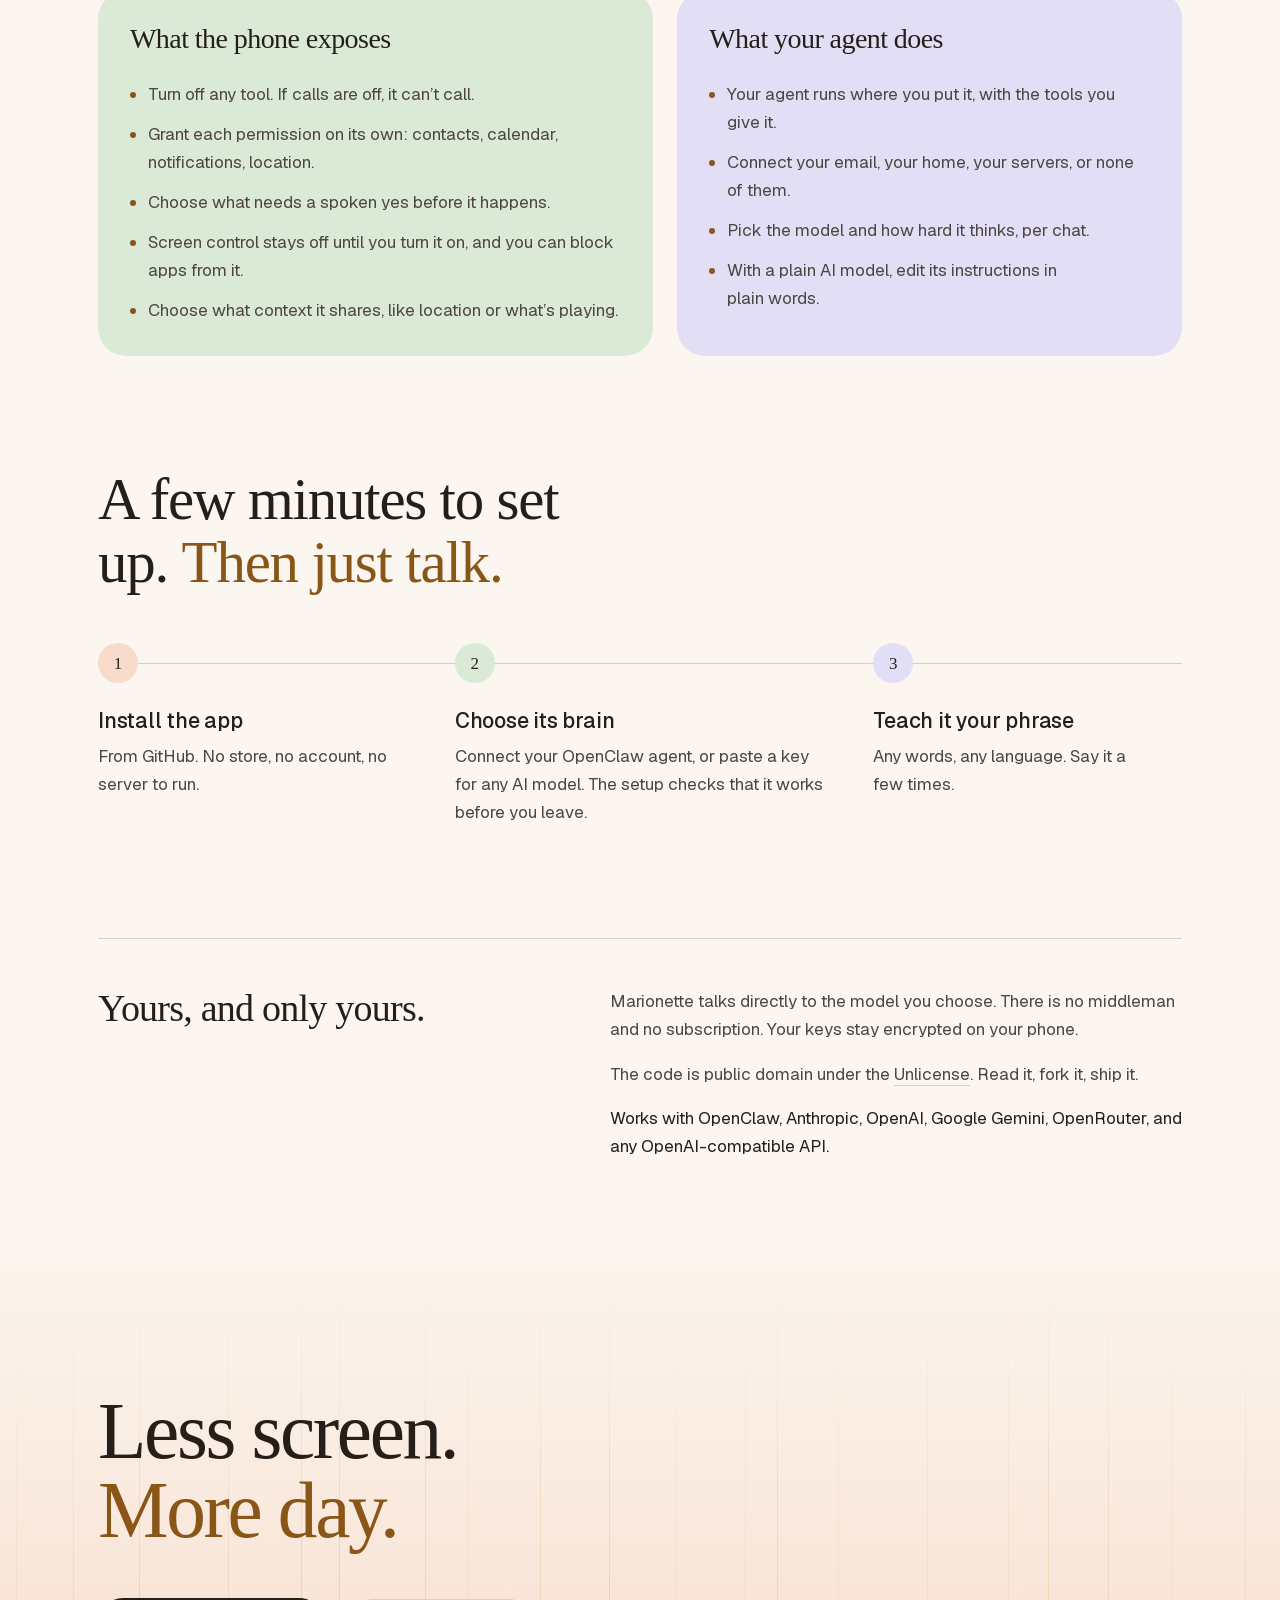
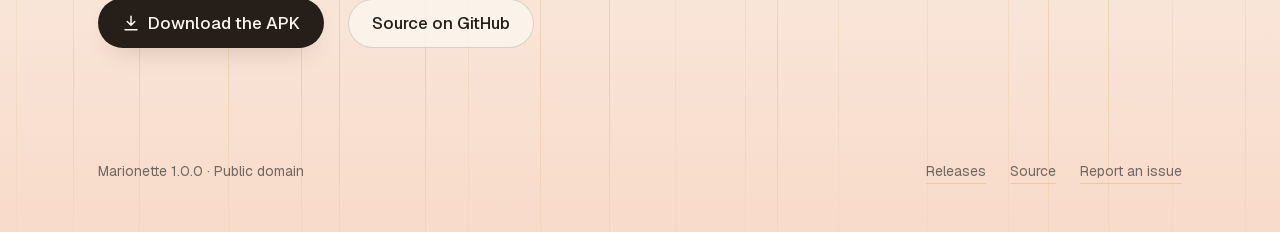
==== commit fb094829: "feat(site): improve search metadata and load speed Add robots.txt, sitemap, 404 page and JSON-LD. Se" ====
--- a/site/index.html
+++ b/site/index.html
@@ -5,7 +5,7 @@
 <meta name="viewport" content="width=device-width, initial-scale=1">
 <meta name="color-scheme" content="light dark">
 <title>Marionette: a hands-free voice assistant for Android</title>
-<meta name="description" content="A hands-free Android voice assistant that really does things. Say your phrase and talk. It runs your phone, and hands everything else to your own AI agent.">
+<meta name="description" content="A free, open-source, hands-free voice assistant for Android. Say your own wake phrase and talk. It runs your phone, and hands everything else to your own AI agent or the AI model you choose.">
 <meta name="theme-color" content="#faf6f0">
 <link rel="canonical" href="https://marionette.ndrs.es/">
 <meta property="og:type" content="website">
@@ -13,9 +13,11 @@
 <meta property="og:title" content="Marionette: put your phone down, it keeps working">
 <meta property="og:description" content="A hands-free Android voice assistant that runs your phone and hands everything else to your own AI agent.">
 <meta property="og:url" content="https://marionette.ndrs.es/">
-<meta property="og:image" content="https://marionette.ndrs.es/og.png">
+<meta property="og:image" content="https://marionette.ndrs.es/og.jpg">
 <meta property="og:image:width" content="1200">
 <meta property="og:image:height" content="630">
+<meta property="og:image:alt" content="Marionette website: Put your phone down. It keeps working. Next to a phone showing a chat with the assistant.">
+<meta property="og:locale" content="en_US">
 <meta name="twitter:card" content="summary_large_image">
 <link rel="icon" href="icon.svg" type="image/svg+xml">
 <link rel="apple-touch-icon" href="apple-touch-icon.png">
@@ -28,12 +30,40 @@
   document.documentElement.classList.add("js");
 })();
 </script>
-<link rel="preconnect" href="https://fonts.googleapis.com">
-<link rel="preconnect" href="https://fonts.gstatic.com" crossorigin>
-<link href="https://fonts.googleapis.com/css2?family=Geist:wght@400;500&family=Geist+Mono:wght@300;400;500&display=swap" rel="stylesheet">
+<link rel="preload" href="fonts/geist-latin.woff2" as="font" type="font/woff2" crossorigin>
+<link rel="preload" href="fonts/geist-mono-latin.woff2" as="font" type="font/woff2" crossorigin>
+<link rel="preconnect" href="https://api.fontshare.com">
+<link rel="preconnect" href="https://cdn.fontshare.com" crossorigin>
 <link href="https://api.fontshare.com/v2/css?f[]=sentient@300,400&display=swap" rel="stylesheet">
 <link rel="stylesheet" href="tokens.css">
 <link rel="stylesheet" href="style.css">
+<script type="application/ld+json">
+[
+  {
+    "@context": "https://schema.org",
+    "@type": "WebSite",
+    "name": "Marionette",
+    "url": "https://marionette.ndrs.es/"
+  },
+  {
+    "@context": "https://schema.org",
+    "@type": "MobileApplication",
+    "name": "Marionette",
+    "description": "A free, open-source, hands-free voice assistant for Android. A custom wake phrase starts it, and your own AI agent or AI model operates the phone through app tools.",
+    "url": "https://marionette.ndrs.es/",
+    "applicationCategory": "UtilitiesApplication",
+    "operatingSystem": "Android 10 or newer",
+    "softwareVersion": "1.0.0",
+    "downloadUrl": "https://github.com/zlotny/marionette/releases/latest/download/marionette.apk",
+    "screenshot": "https://marionette.ndrs.es/img/app-light.webp",
+    "image": "https://marionette.ndrs.es/og.jpg",
+    "license": "https://unlicense.org/",
+    "isAccessibleForFree": true,
+    "offers": { "@type": "Offer", "price": "0", "priceCurrency": "EUR" },
+    "sameAs": ["https://github.com/zlotny/marionette"]
+  }
+]
+</script>
 </head>
 <body>
 
@@ -58,8 +88,8 @@
         <div class="puppet__strings"><i style="left:24%"></i><i style="left:50%"></i><i style="left:76%"></i></div>
         <div class="device">
           <div class="device__screen">
-            <img class="shot-light" src="img/app-light.webp" alt="" width="1080" height="2410" fetchpriority="high">
-            <img class="shot-dark" src="img/app-dark.webp" alt="" width="1080" height="2410">
+            <img class="shot-light" src="img/app-light.webp" alt="" width="1080" height="2410" loading="lazy" decoding="async">
+            <img class="shot-dark" src="img/app-dark.webp" alt="" width="1080" height="2410" loading="lazy" decoding="async">
           </div>
         </div>
       </div>
--- a/site/tokens.css
+++ b/site/tokens.css
@@ -1,3 +1,8 @@
+@font-face { font-family: "Geist"; font-style: normal; font-weight: 400 500; font-display: swap; src: url("fonts/geist-latin.woff2") format("woff2"); unicode-range: U+0000-00FF, U+0131, U+0152-0153, U+02BB-02BC, U+02C6, U+02DA, U+02DC, U+0304, U+0308, U+0329, U+2000-206F, U+20AC, U+2122, U+2191, U+2193, U+2212, U+2215, U+FEFF, U+FFFD; }
+@font-face { font-family: "Geist"; font-style: normal; font-weight: 400 500; font-display: swap; src: url("fonts/geist-latin-ext.woff2") format("woff2"); unicode-range: U+0100-02BA, U+02BD-02C5, U+02C7-02CC, U+02CE-02D7, U+02DD-02FF, U+0304, U+0308, U+0329, U+1D00-1DBF, U+1E00-1E9F, U+1EF2-1EFF, U+2020, U+20A0-20AB, U+20AD-20C4, U+2113, U+2C60-2C7F, U+A720-A7FF; }
+@font-face { font-family: "Geist Mono"; font-style: normal; font-weight: 300 500; font-display: swap; src: url("fonts/geist-mono-latin.woff2") format("woff2"); unicode-range: U+0000-00FF, U+0131, U+0152-0153, U+02BB-02BC, U+02C6, U+02DA, U+02DC, U+0304, U+0308, U+0329, U+2000-206F, U+20AC, U+2122, U+2191, U+2193, U+2212, U+2215, U+FEFF, U+FFFD; }
+@font-face { font-family: "Geist Mono"; font-style: normal; font-weight: 300 500; font-display: swap; src: url("fonts/geist-mono-latin-ext.woff2") format("woff2"); unicode-range: U+0100-02BA, U+02BD-02C5, U+02C7-02CC, U+02CE-02D7, U+02DD-02FF, U+0304, U+0308, U+0329, U+1D00-1DBF, U+1E00-1E9F, U+1EF2-1EFF, U+2020, U+20A0-20AB, U+20AD-20C4, U+2113, U+2C60-2C7F, U+A720-A7FF; }
+
 :root {
   color-scheme: light;
   --color-paper:        oklch(97.5% 0.010 78);
--- a/site/style.css
+++ b/site/style.css
@@ -122,7 +122,7 @@
 .device::after { transform: translateZ(-12px); }
 .device__screen { display: block; position: relative; aspect-ratio: 1080 / 2410; border-radius: var(--radius-screen); overflow: hidden; background: var(--color-paper); transform: translateZ(0.5px); }
 .device__screen img { display: block; width: 100%; height: 100%; object-fit: cover; object-position: top center; }
-.shot-dark { display: none; }
+.device__screen .shot-dark { display: none; }
 
 .hero > .page { width: 100%; }
 .hero__copy { position: relative; z-index: 2; max-width: 820px; }
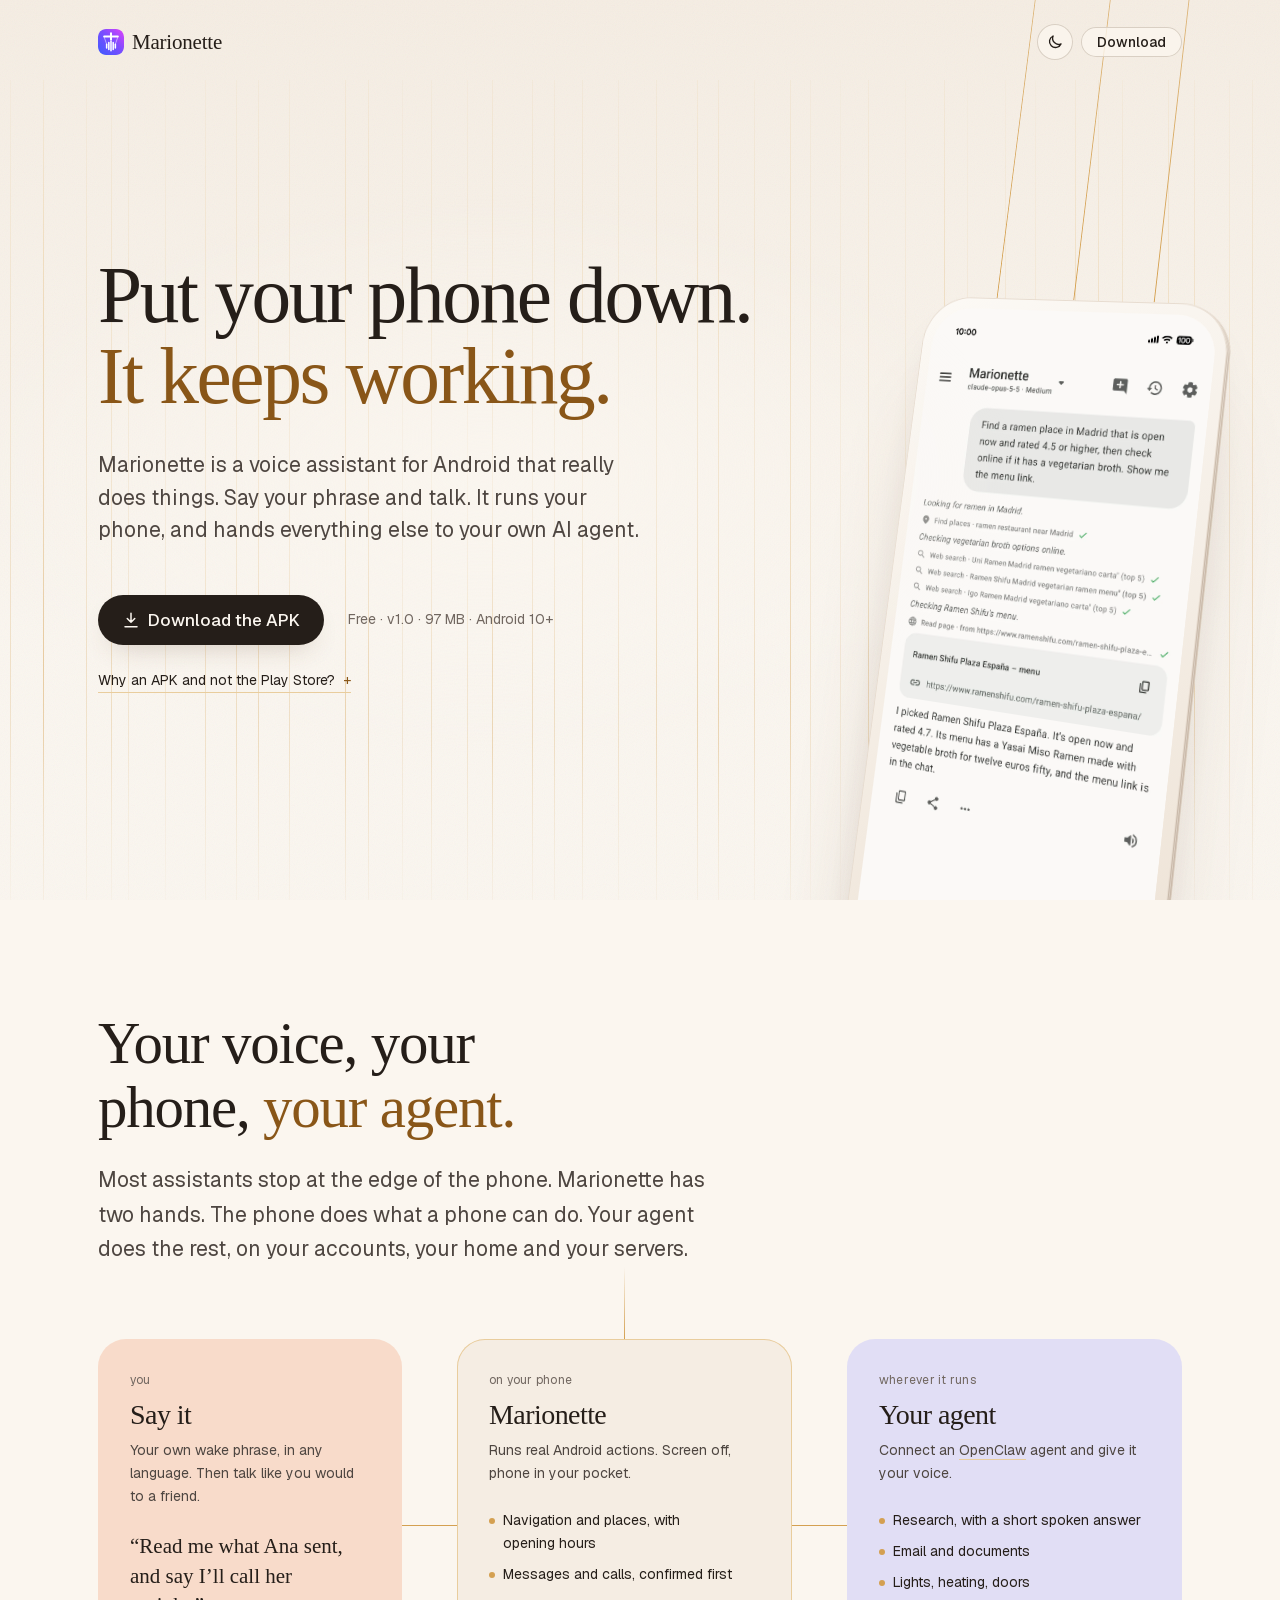
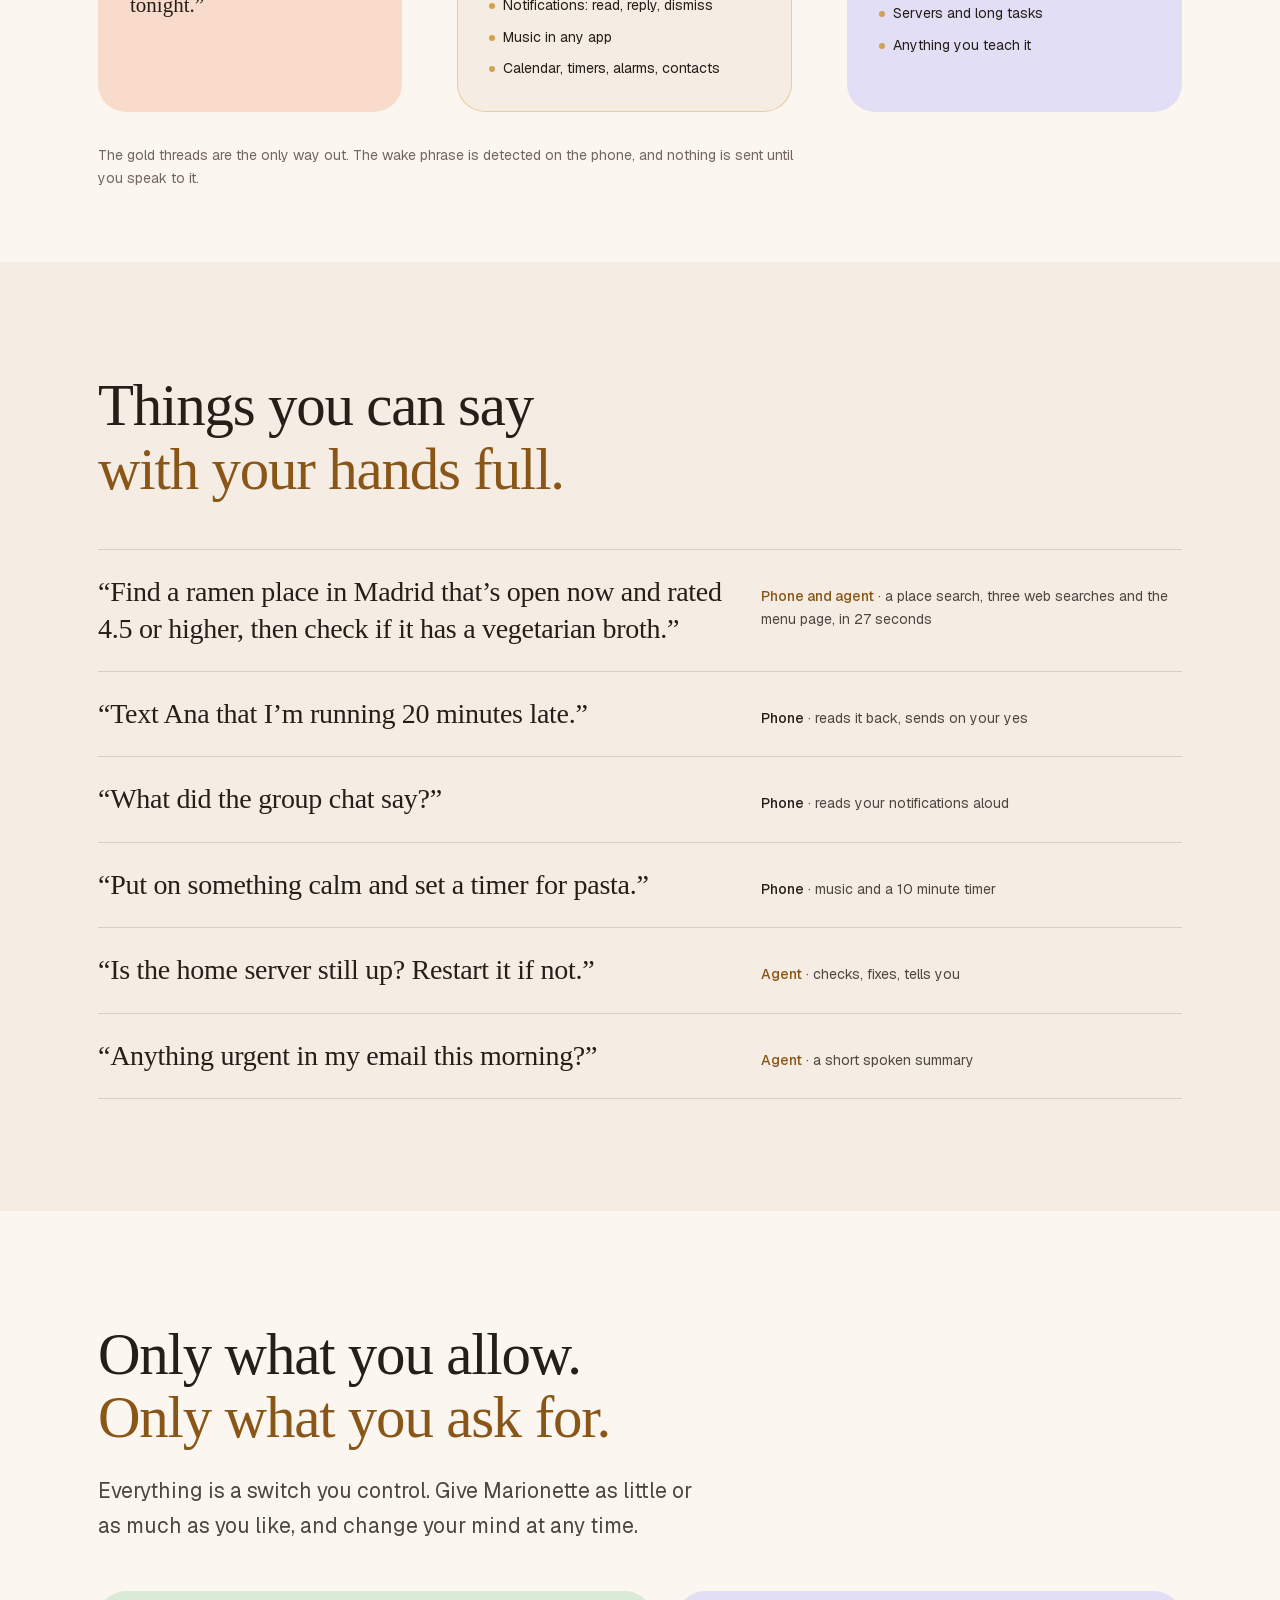
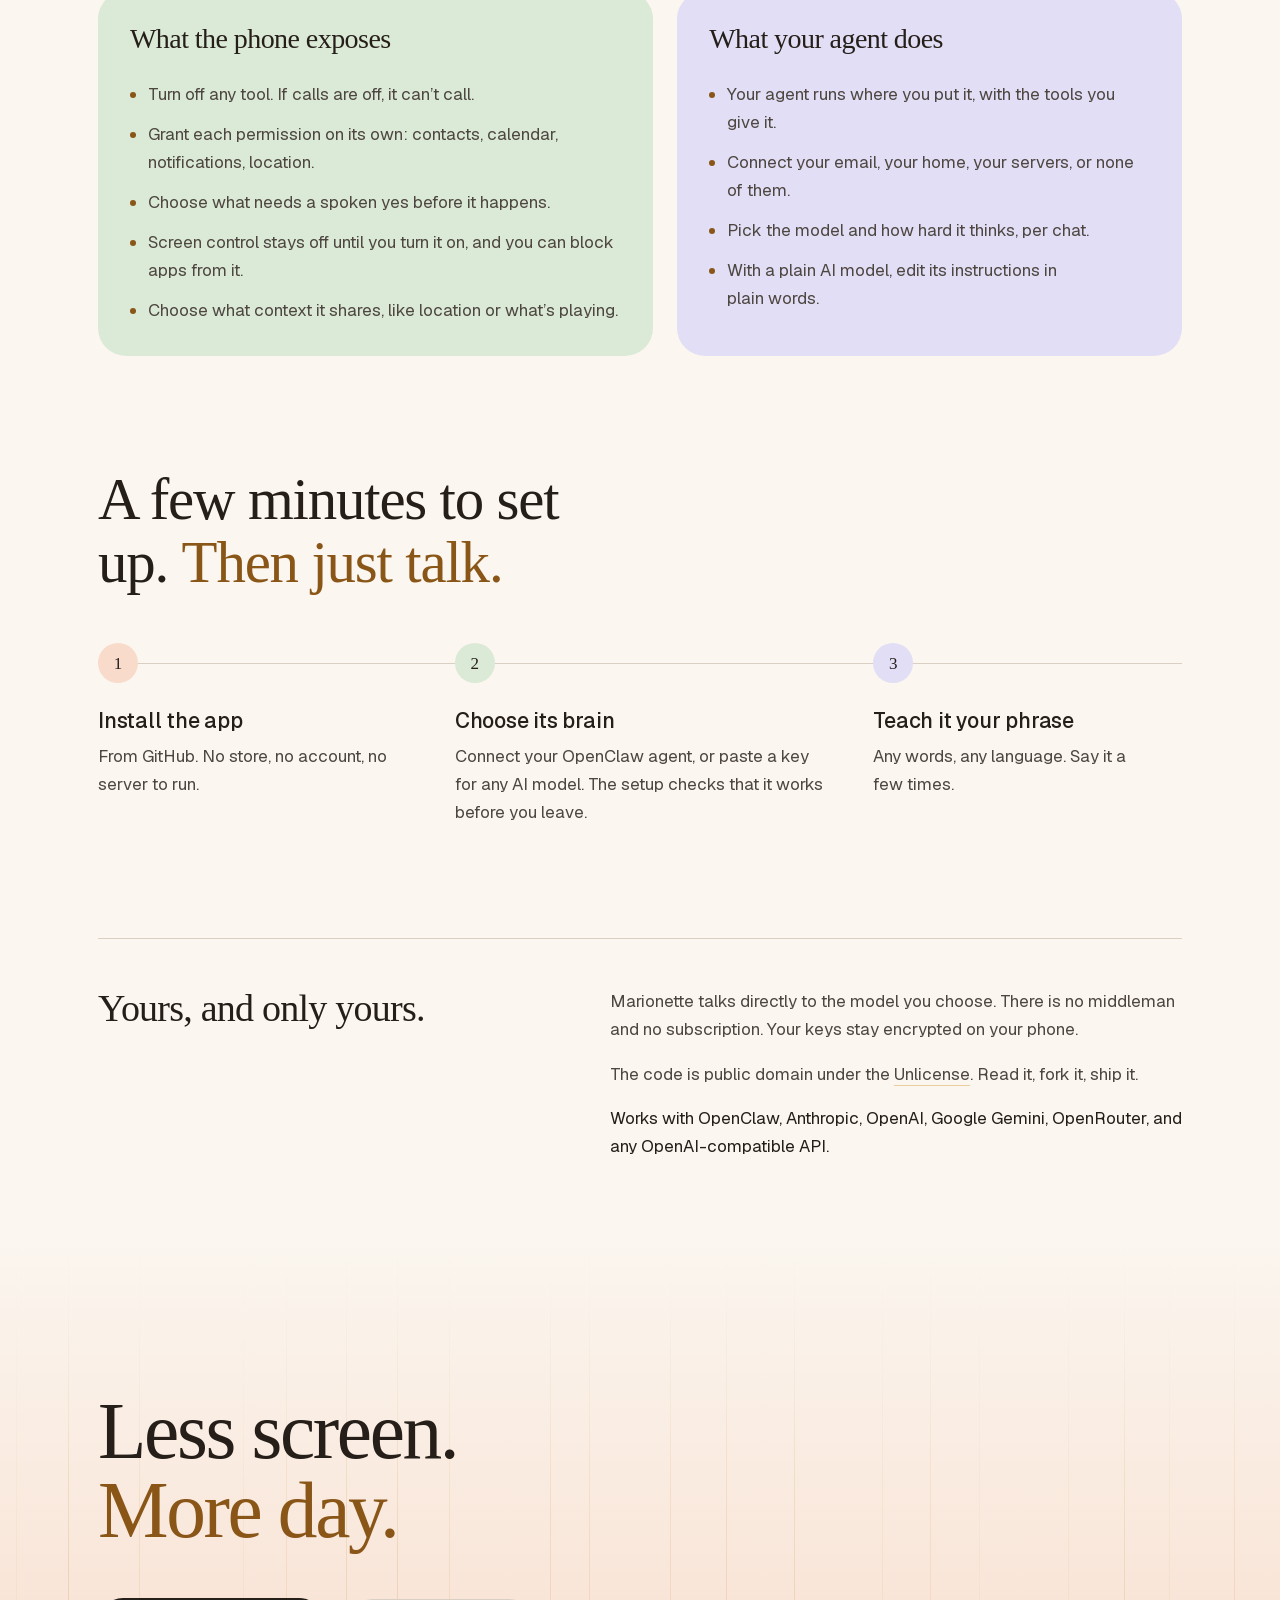
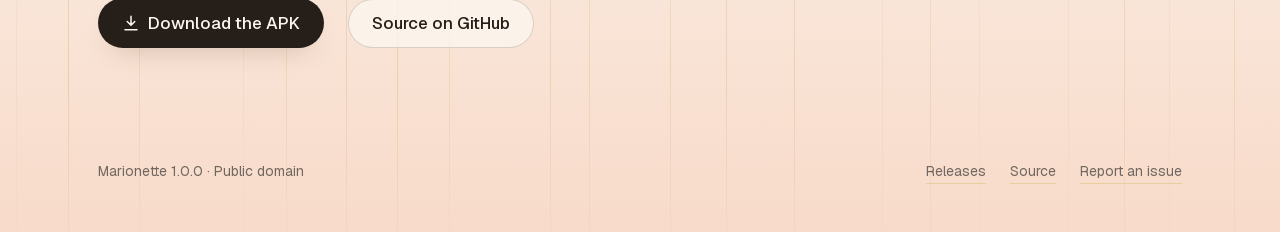
==== commit 142718c5: "chore(site): add Google Search Console verification" ====
--- a/site/index.html
+++ b/site/index.html
@@ -8,6 +8,7 @@
 <meta name="description" content="A free, open-source, hands-free voice assistant for Android. Say your own wake phrase and talk. It runs your phone, and hands everything else to your own AI agent or the AI model you choose.">
 <meta name="theme-color" content="#faf6f0">
 <link rel="canonical" href="https://marionette.ndrs.es/">
+<meta name="google-site-verification" content="xGcxIlyzYVDsrvQq4sVZuJMY3wICR12JwhaztjCRH0U">
 <meta property="og:type" content="website">
 <meta property="og:site_name" content="Marionette">
 <meta property="og:title" content="Marionette: put your phone down, it keeps working">
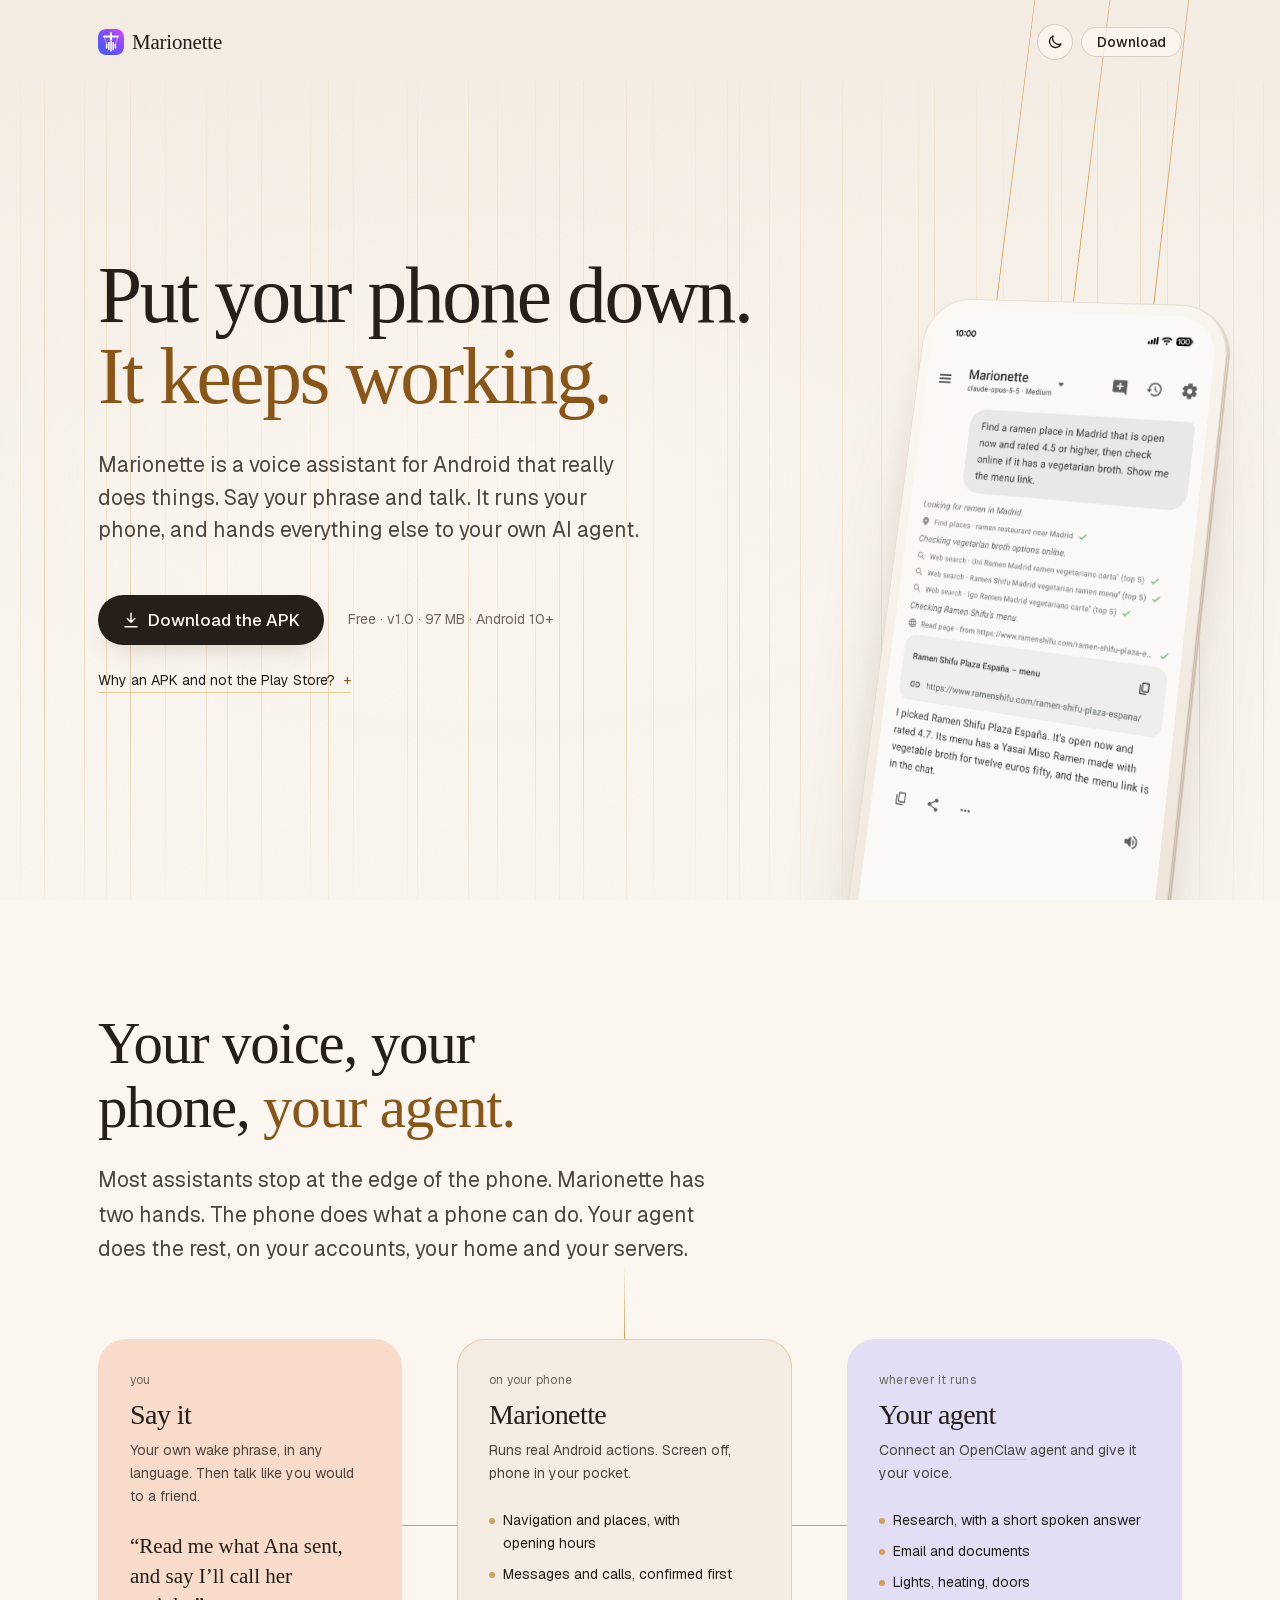
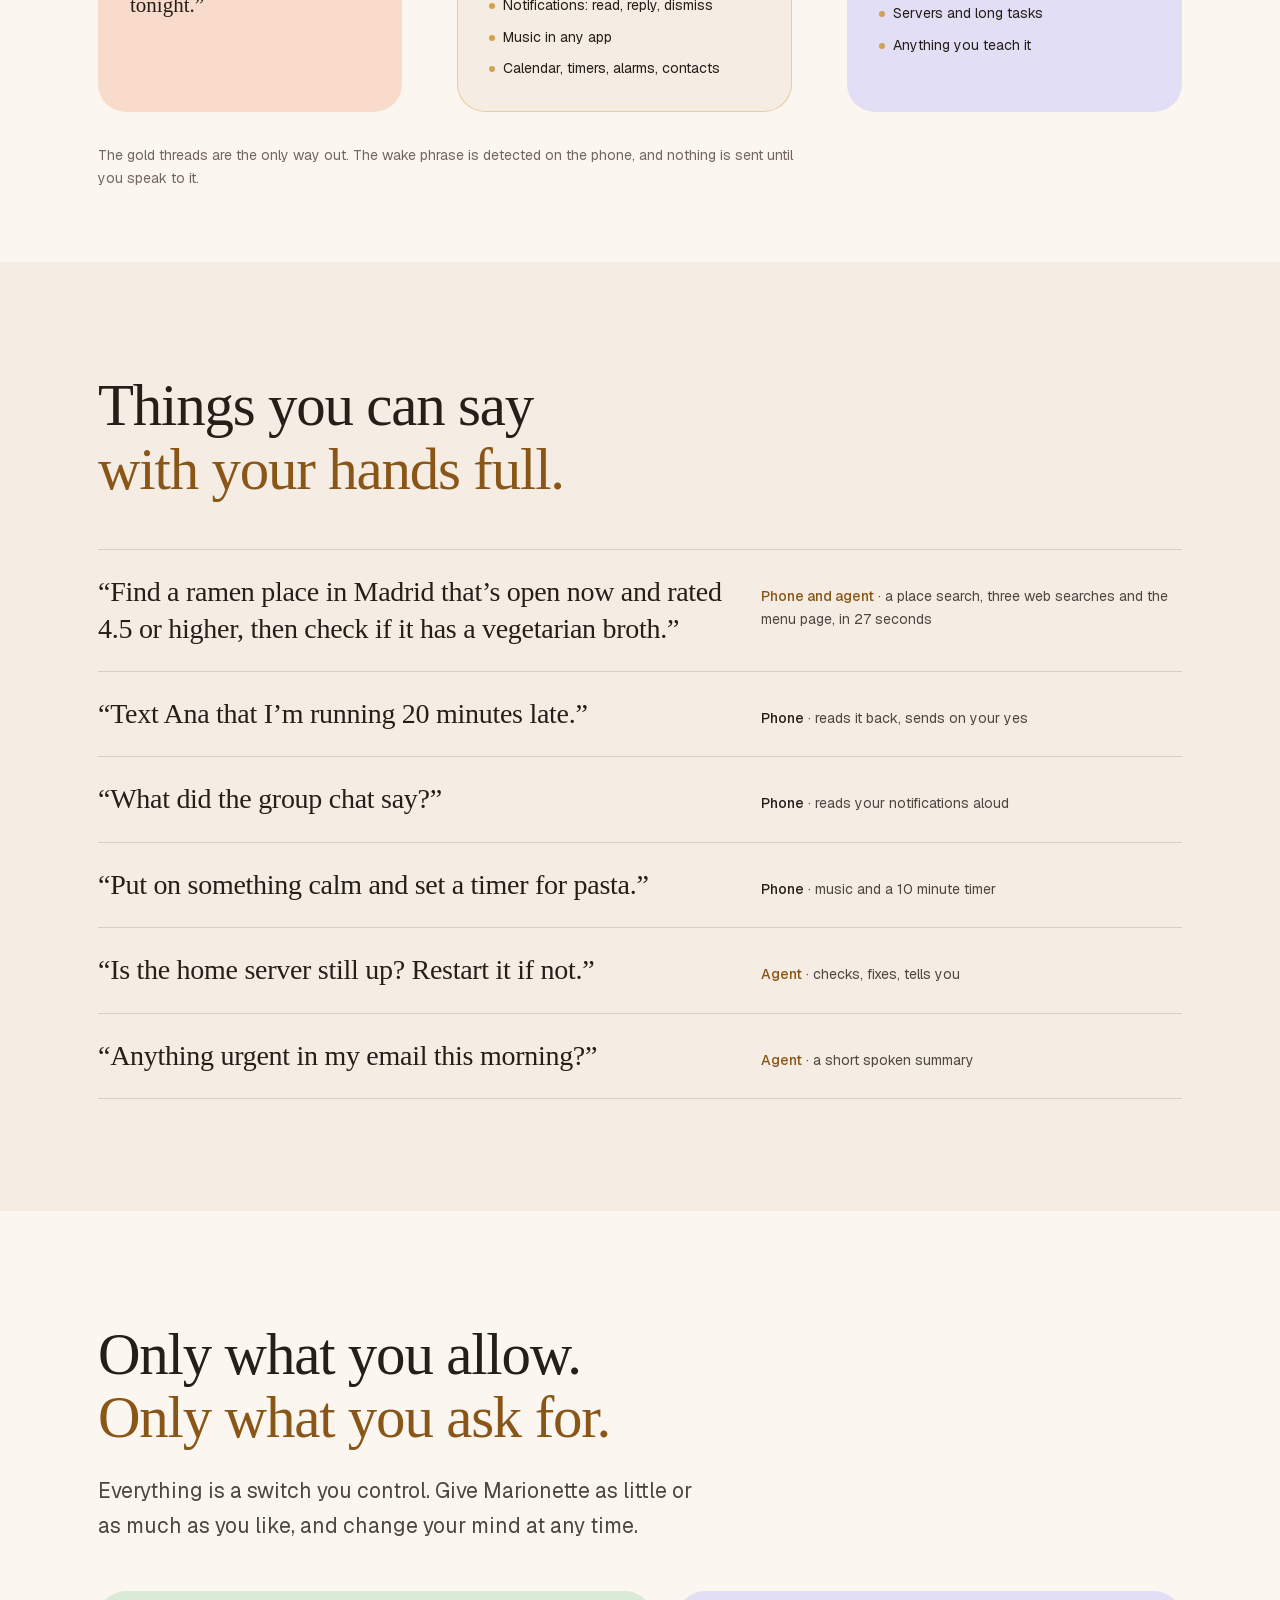
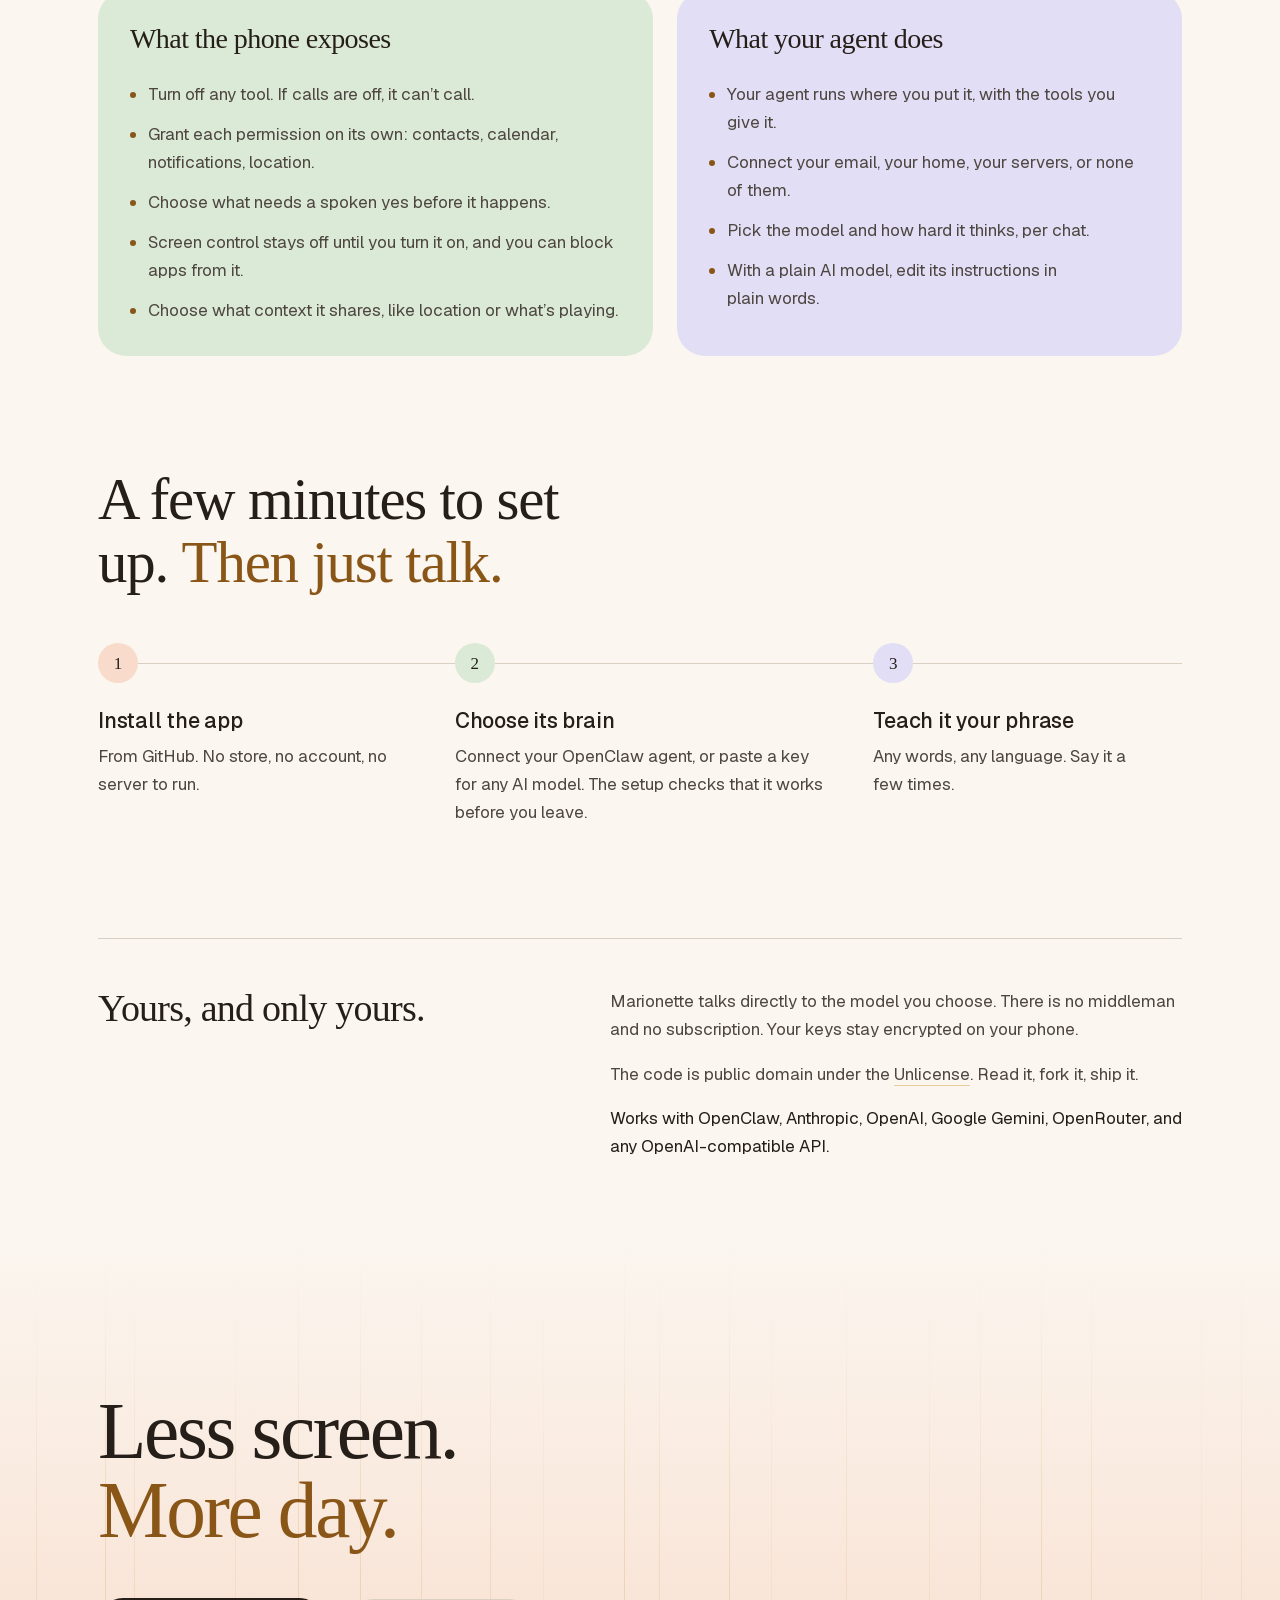
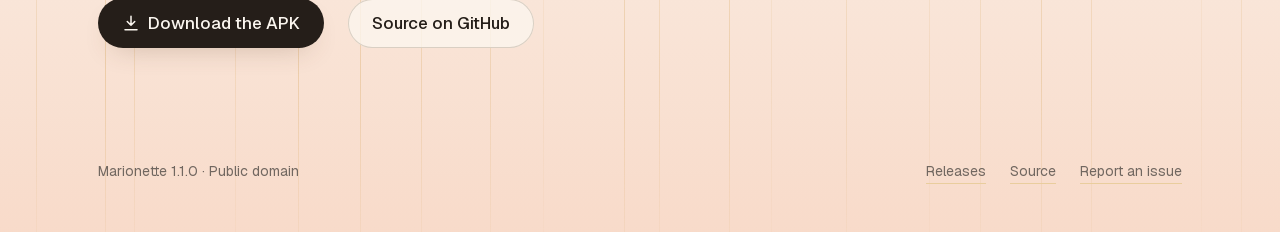
==== commit ff5c8879: "chore(release): 1.1.0" ====
--- a/site/index.html
+++ b/site/index.html
@@ -54,7 +54,7 @@
     "url": "https://marionette.ndrs.es/",
     "applicationCategory": "UtilitiesApplication",
     "operatingSystem": "Android 10 or newer",
-    "softwareVersion": "1.0.0",
+    "softwareVersion": "1.1.0",
     "downloadUrl": "https://github.com/zlotny/marionette/releases/latest/download/marionette.apk",
     "screenshot": "https://marionette.ndrs.es/img/app-light.webp",
     "image": "https://marionette.ndrs.es/og.jpg",
@@ -235,7 +235,7 @@
       <a class="btn btn-line" href="https://github.com/zlotny/marionette">Source on GitHub</a>
     </div>
     <div class="close__foot">
-      <span>Marionette 1.0.0 · Public domain</span>
+      <span>Marionette 1.1.0 · Public domain</span>
       <nav class="close__links" aria-label="Project">
         <a class="textlink" href="https://github.com/zlotny/marionette/releases">Releases</a>
         <a class="textlink" href="https://github.com/zlotny/marionette">Source</a>
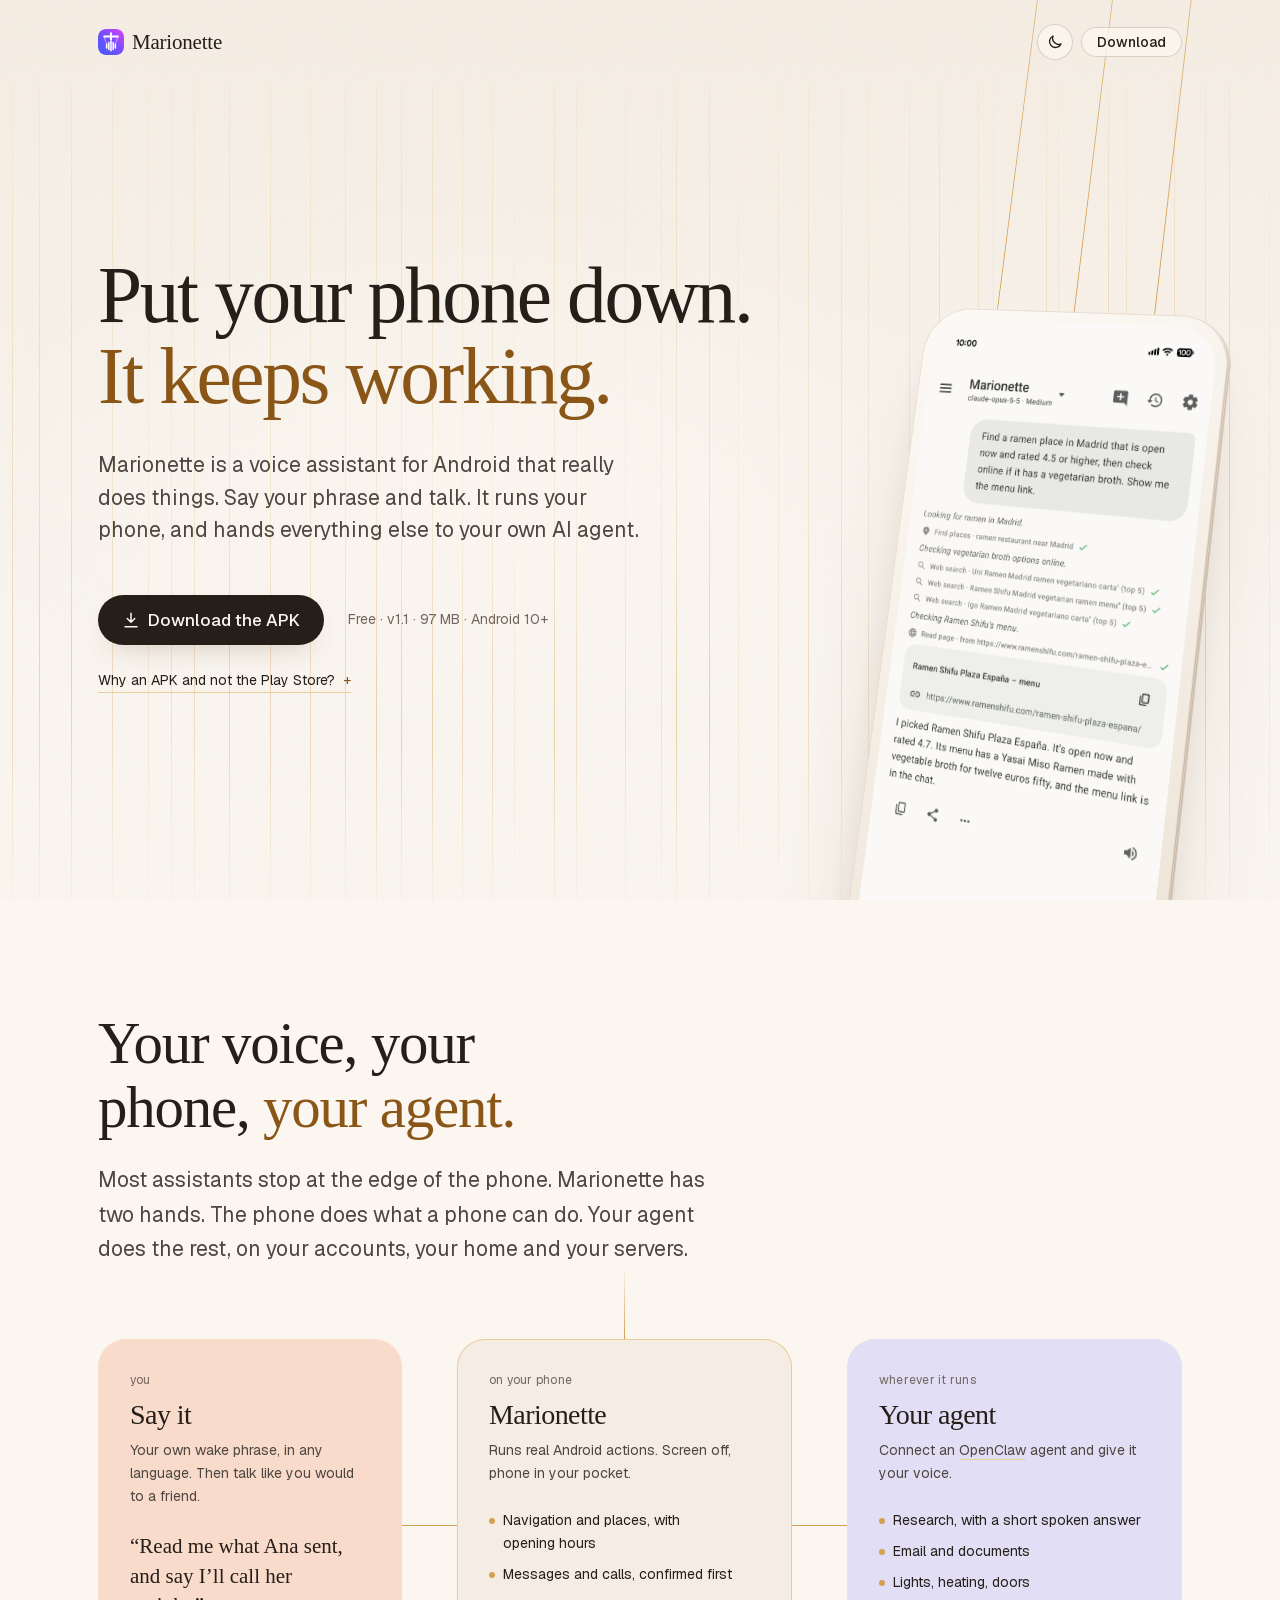
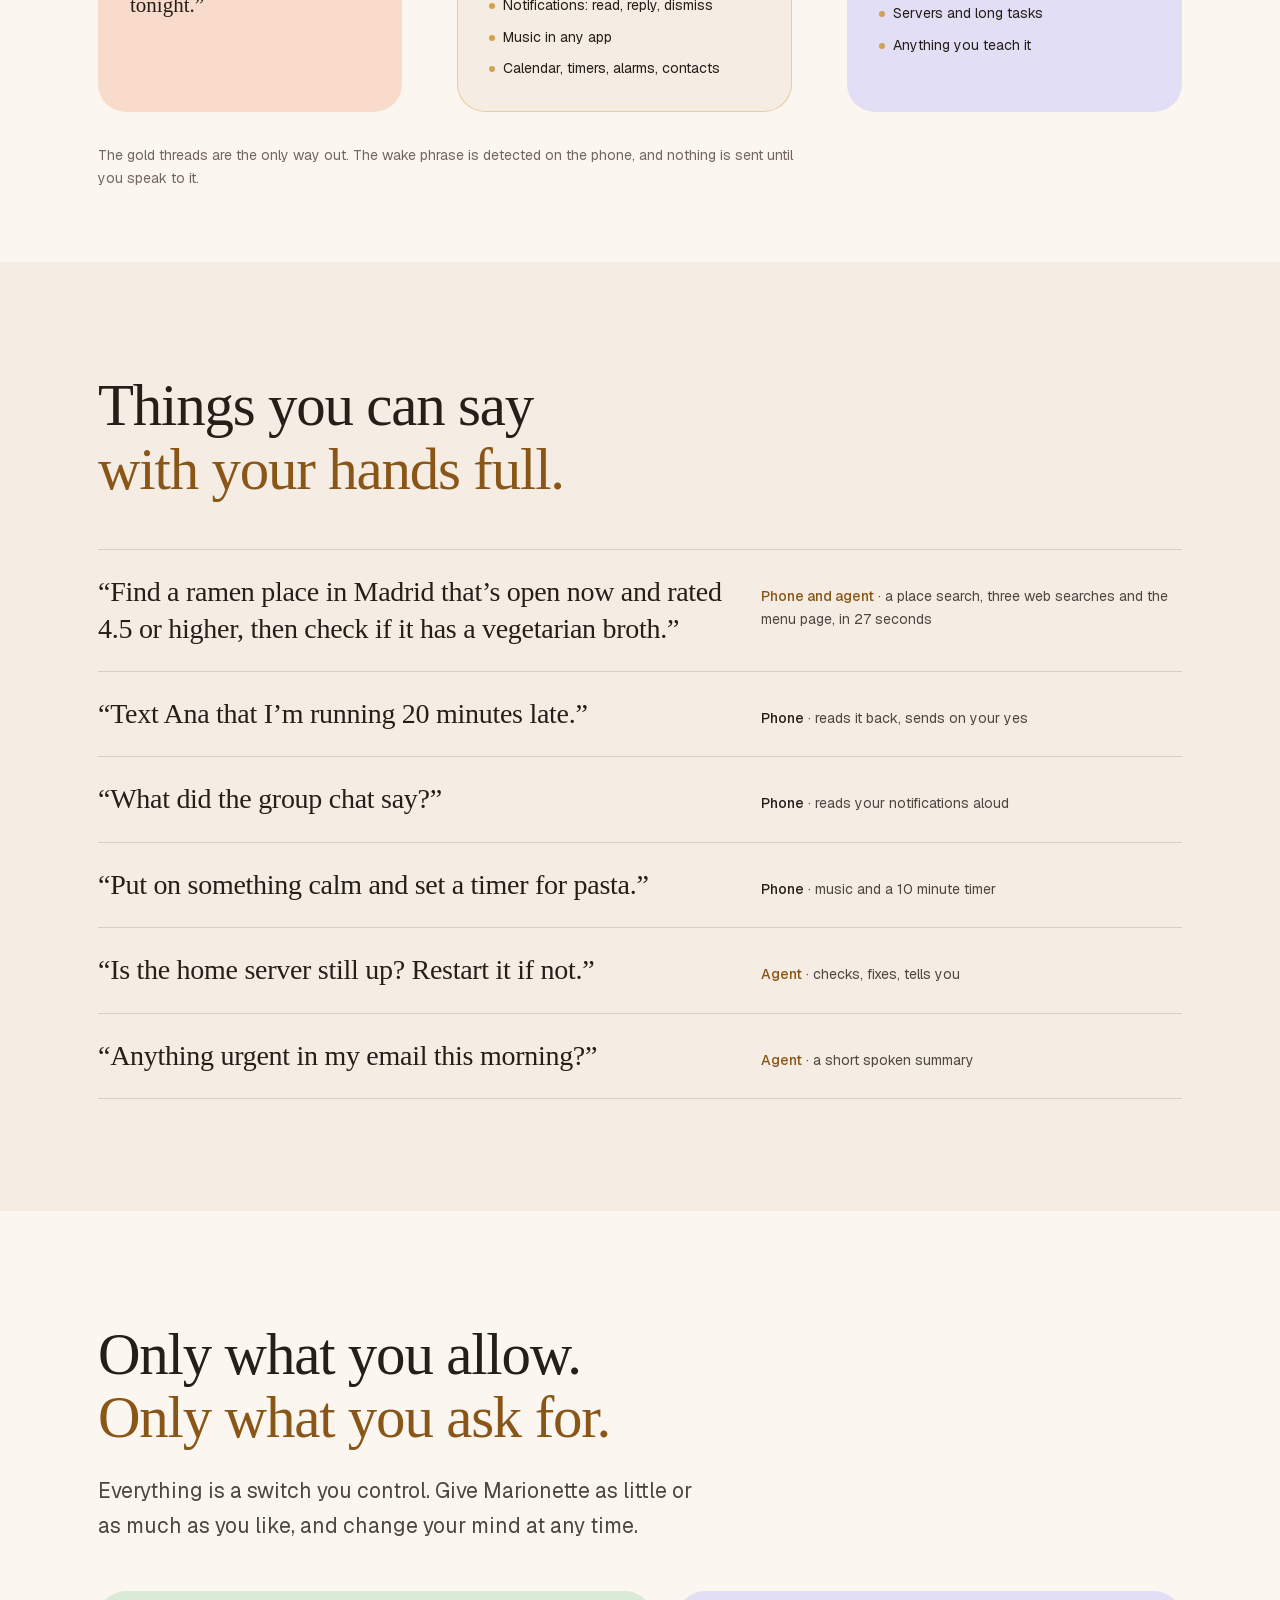
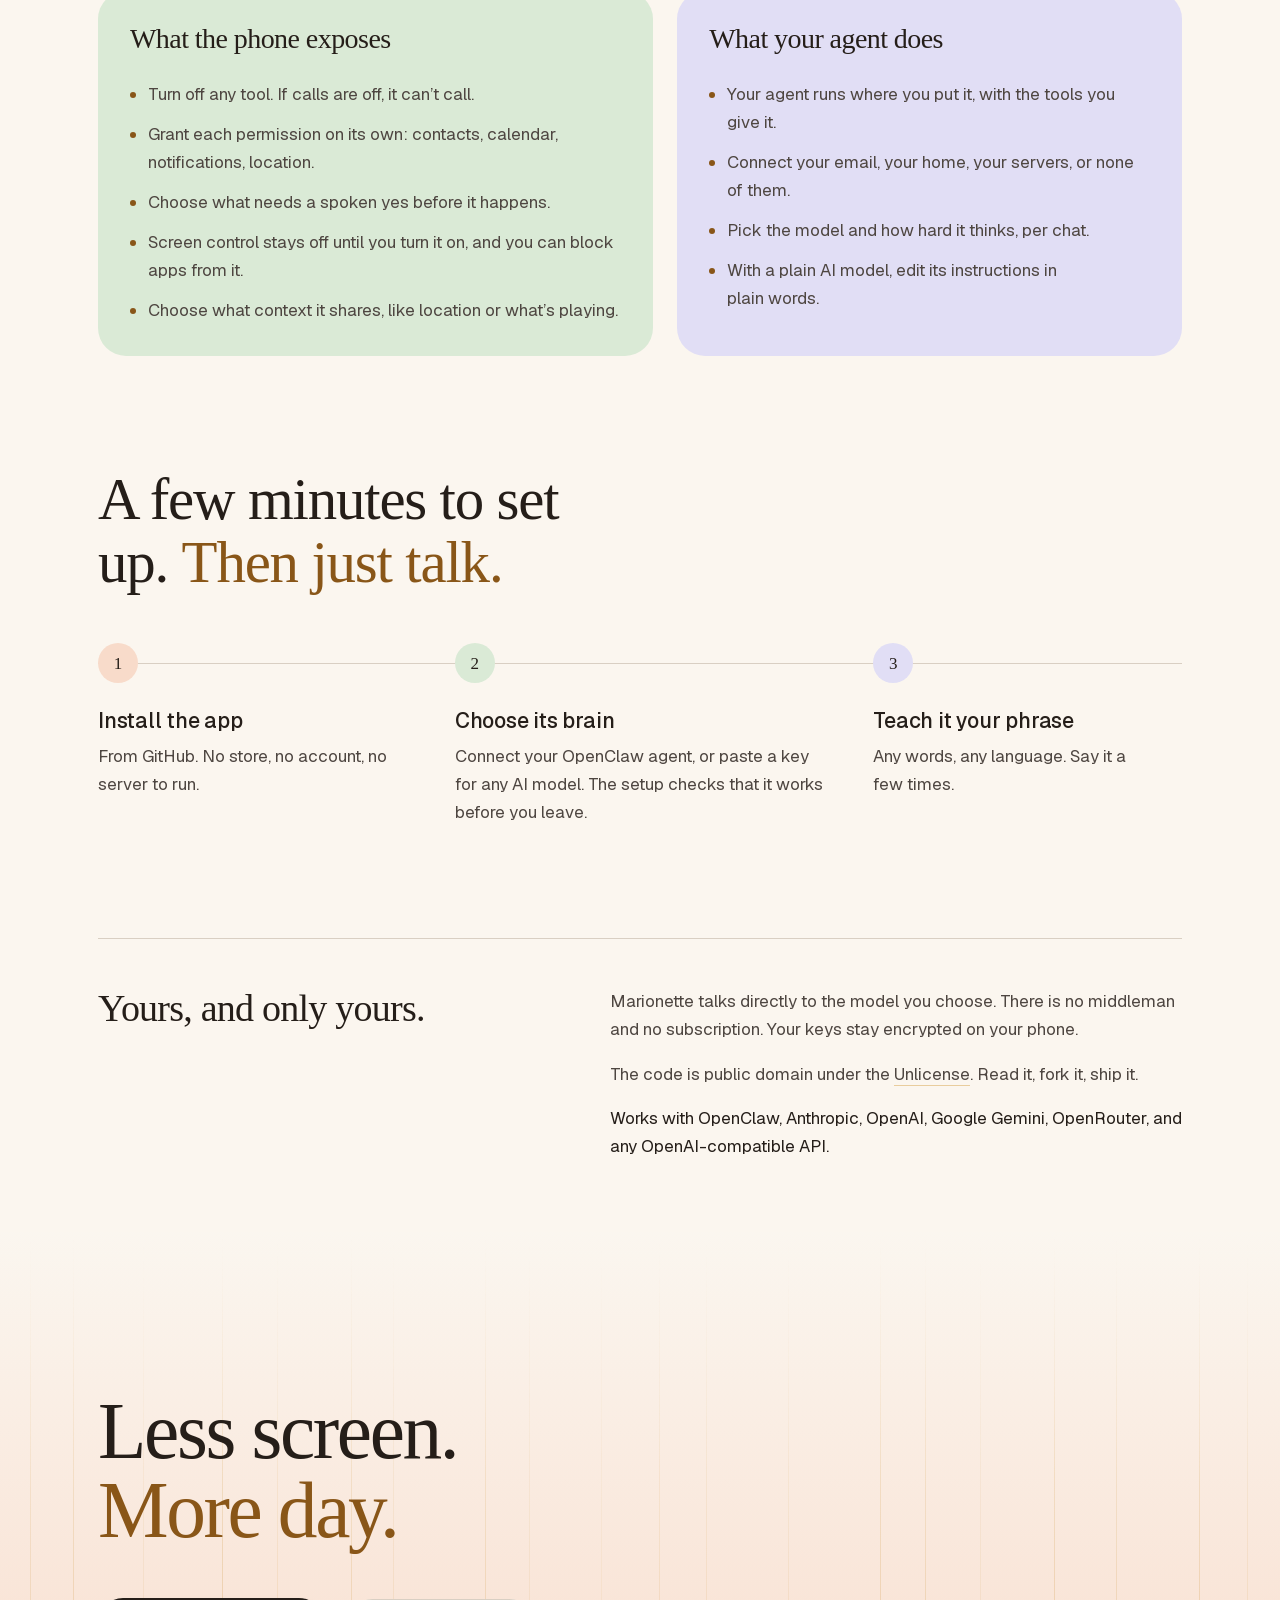
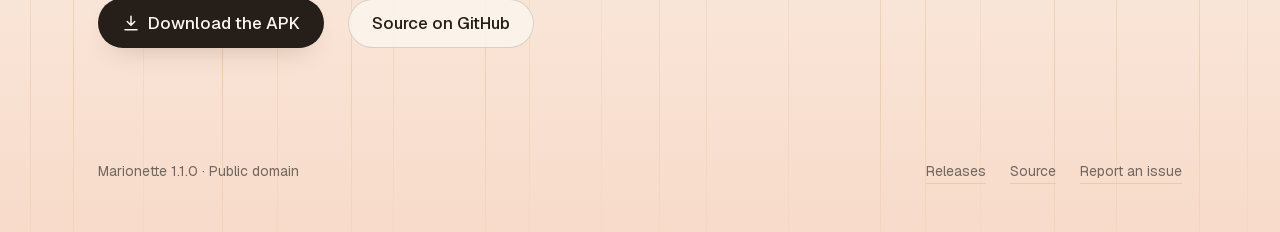
==== commit da180f8e: "fix(site): show version 1.1 in the hero" ====
--- a/site/index.html
+++ b/site/index.html
@@ -105,7 +105,7 @@
             <svg viewBox="0 0 24 24" fill="none" stroke="currentColor" stroke-width="2" stroke-linecap="round" stroke-linejoin="round"><path d="M12 3v12m0 0-5-5m5 5 5-5M4 21h16"/></svg>
             Download the APK
           </a>
-          <span class="hero__note">Free · v1.0 · 97 MB · Android 10+</span>
+          <span class="hero__note">Free · v1.1 · 97 MB · Android 10+</span>
         </div>
         <details class="why enter" style="--d: 390ms">
           <summary>Why an APK and not the Play Store?</summary>
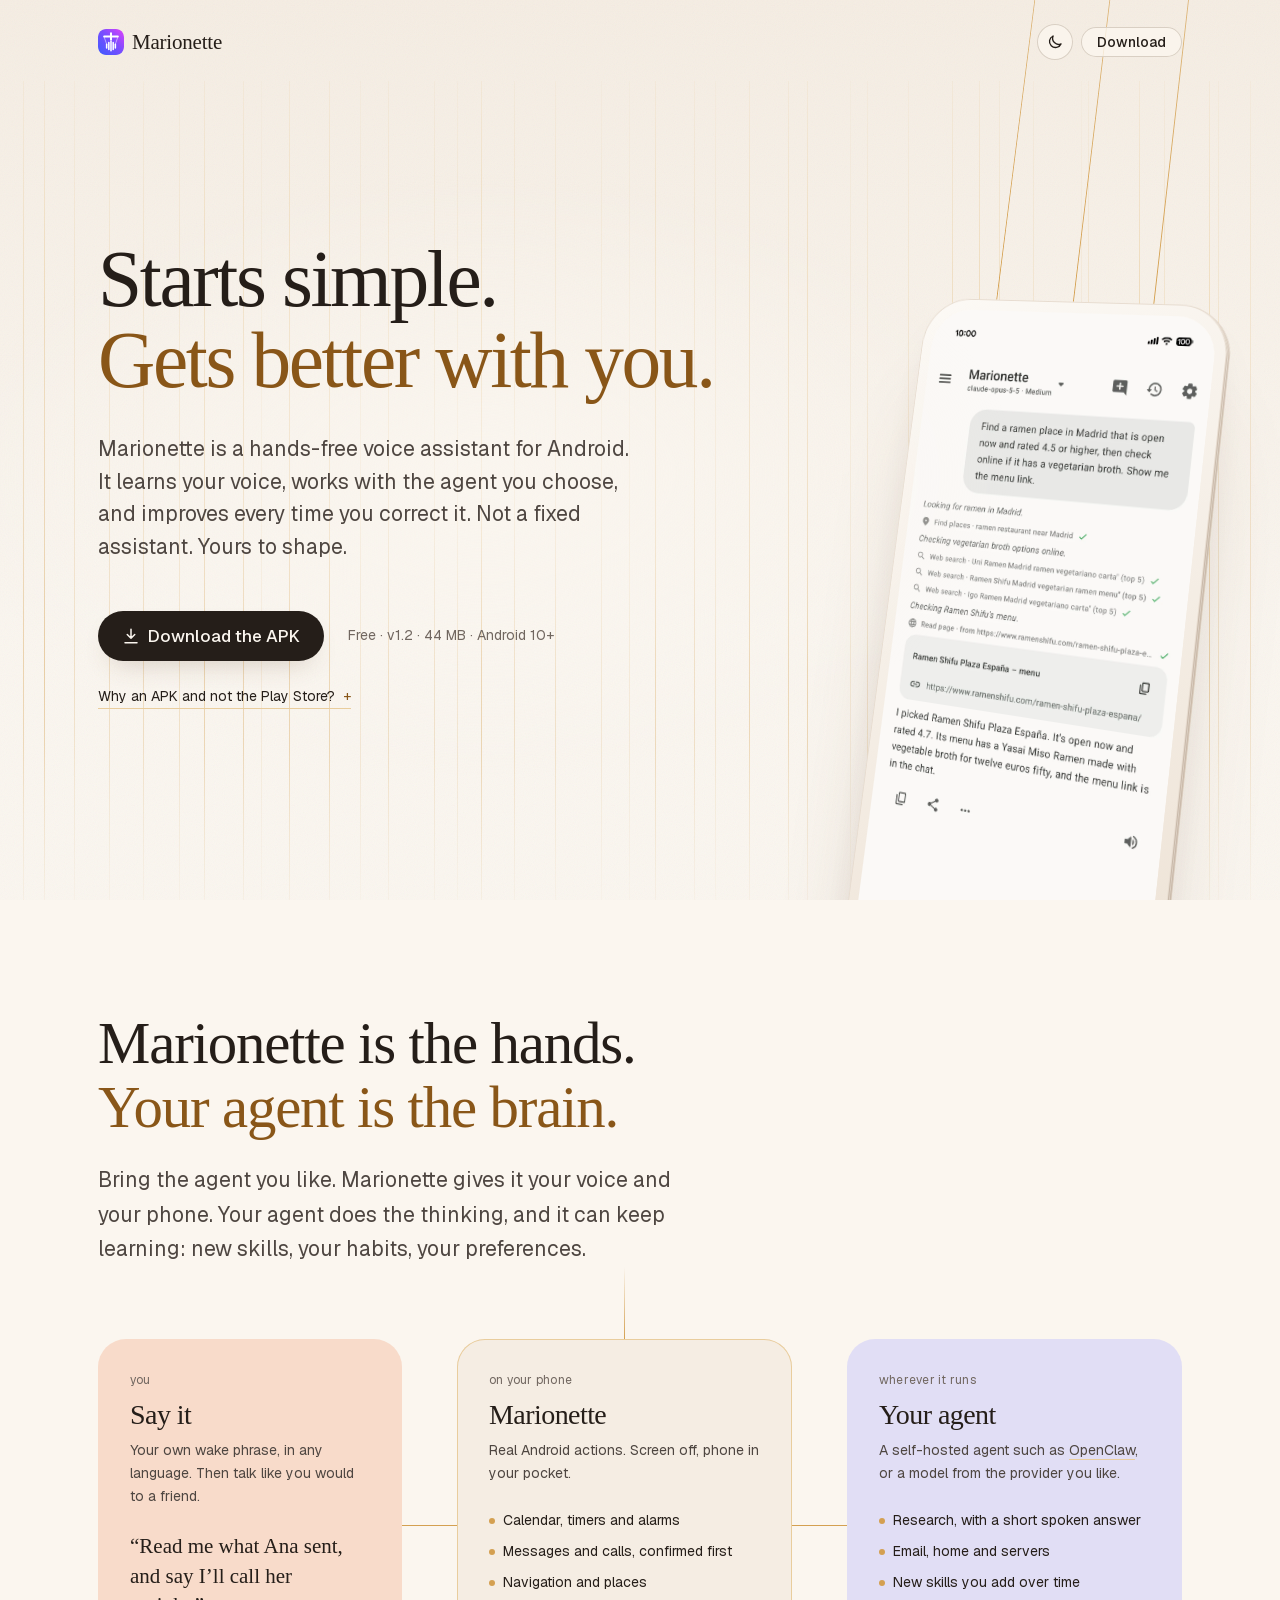
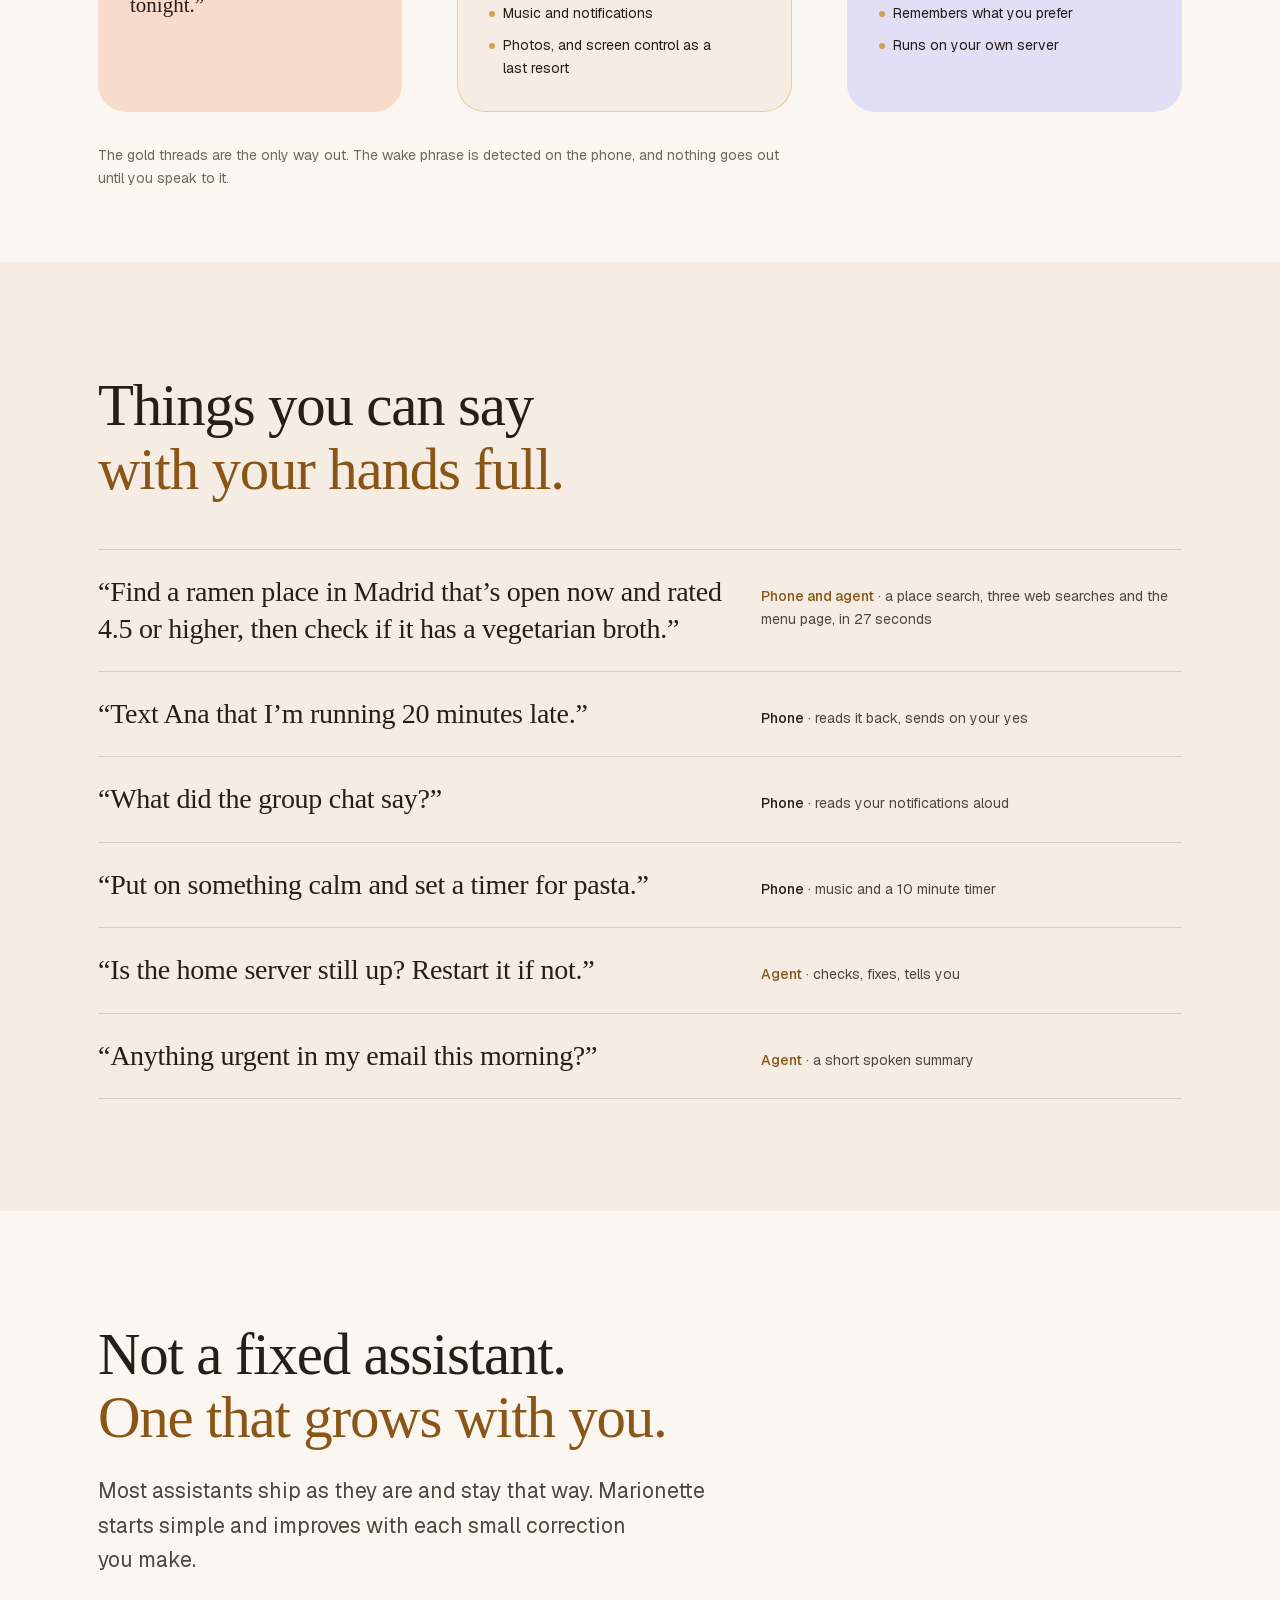
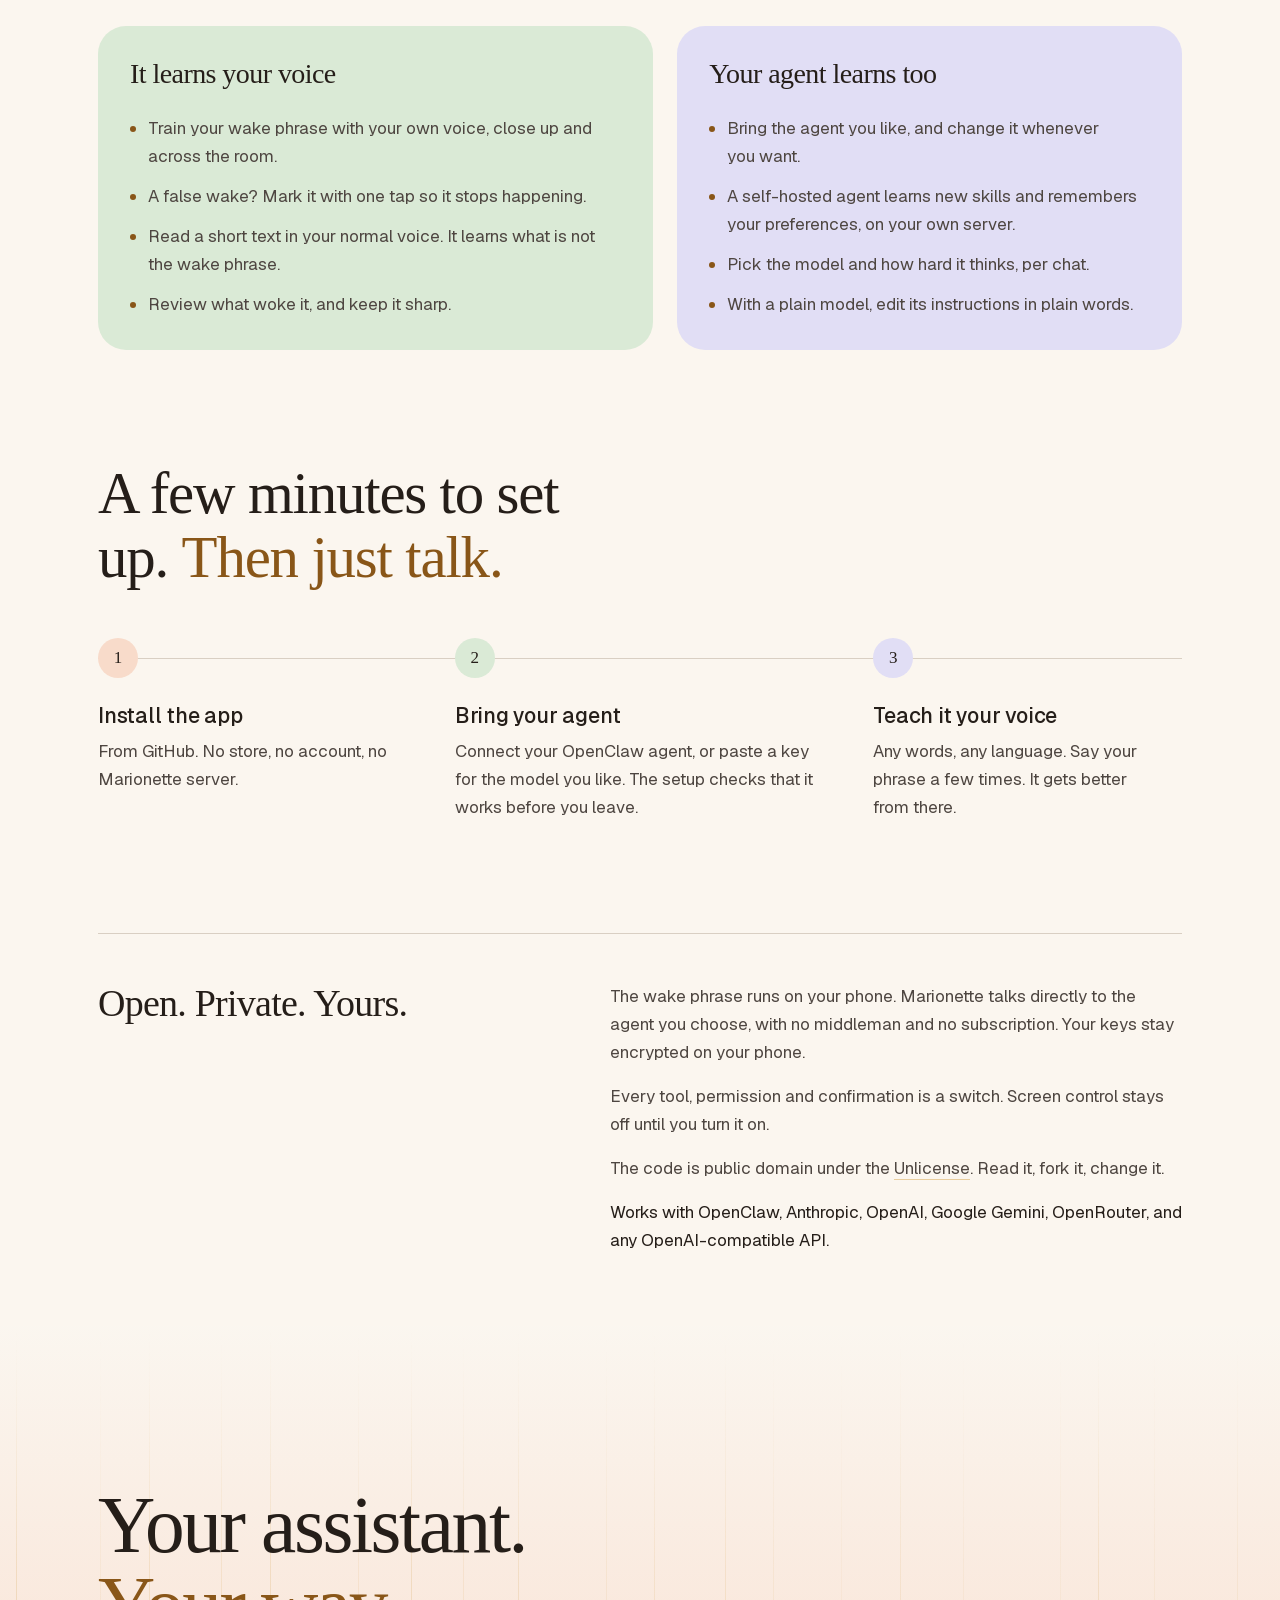
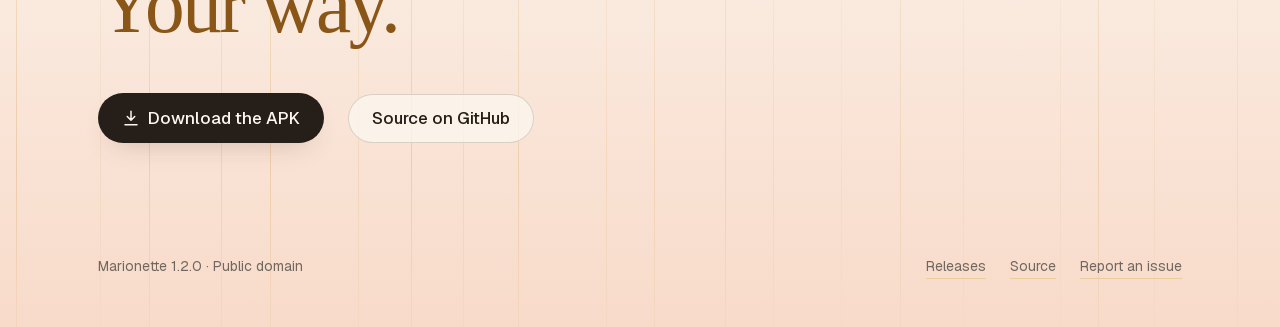
==== commit 759f91cd: "chore(release): 1.2.0" ====
--- a/site/index.html
+++ b/site/index.html
@@ -4,20 +4,20 @@
 <meta charset="utf-8">
 <meta name="viewport" content="width=device-width, initial-scale=1">
 <meta name="color-scheme" content="light dark">
-<title>Marionette: a hands-free voice assistant for Android</title>
-<meta name="description" content="A free, open-source, hands-free voice assistant for Android. Say your own wake phrase and talk. It runs your phone, and hands everything else to your own AI agent or the AI model you choose.">
+<title>Marionette: the Android voice assistant that gets better with you</title>
+<meta name="description" content="A free, open-source, hands-free voice assistant for Android. It learns your voice, works with the agent you choose, and gets better as you train it. Not a fixed assistant.">
 <meta name="theme-color" content="#faf6f0">
 <link rel="canonical" href="https://marionette.ndrs.es/">
 <meta name="google-site-verification" content="xGcxIlyzYVDsrvQq4sVZuJMY3wICR12JwhaztjCRH0U">
 <meta property="og:type" content="website">
 <meta property="og:site_name" content="Marionette">
-<meta property="og:title" content="Marionette: put your phone down, it keeps working">
-<meta property="og:description" content="A hands-free Android voice assistant that runs your phone and hands everything else to your own AI agent.">
+<meta property="og:title" content="Marionette: the voice assistant that gets better with you">
+<meta property="og:description" content="A hands-free Android voice assistant. Train it with your voice, bring your own agent, and shape it over time.">
 <meta property="og:url" content="https://marionette.ndrs.es/">
 <meta property="og:image" content="https://marionette.ndrs.es/og.jpg">
 <meta property="og:image:width" content="1200">
 <meta property="og:image:height" content="630">
-<meta property="og:image:alt" content="Marionette website: Put your phone down. It keeps working. Next to a phone showing a chat with the assistant.">
+<meta property="og:image:alt" content="Marionette website: Starts simple. Gets better with you. Next to a phone showing a chat with the assistant.">
 <meta property="og:locale" content="en_US">
 <meta name="twitter:card" content="summary_large_image">
 <link rel="icon" href="icon.svg" type="image/svg+xml">
@@ -50,11 +50,11 @@
     "@context": "https://schema.org",
     "@type": "MobileApplication",
     "name": "Marionette",
-    "description": "A free, open-source, hands-free voice assistant for Android. A custom wake phrase starts it, and your own AI agent or AI model operates the phone through app tools.",
+    "description": "A free, open-source, hands-free voice assistant for Android. A wake phrase trained with your own voice starts it, and the agent or language model you choose operates the phone through device tools.",
     "url": "https://marionette.ndrs.es/",
     "applicationCategory": "UtilitiesApplication",
     "operatingSystem": "Android 10 or newer",
-    "softwareVersion": "1.1.0",
+    "softwareVersion": "1.2.0",
     "downloadUrl": "https://github.com/zlotny/marionette/releases/latest/download/marionette.apk",
     "screenshot": "https://marionette.ndrs.es/img/app-light.webp",
     "image": "https://marionette.ndrs.es/og.jpg",
@@ -98,14 +98,14 @@
 
     <div class="page">
       <div class="hero__copy">
-        <h1><span class="line enter" style="--d: 60ms">Put your phone down.</span> <b class="line enter" style="--d: 150ms">It keeps working.</b></h1>
-        <p class="hero__lede enter" style="--d: 240ms">Marionette is a voice assistant for Android that really does things. Say your phrase and talk. It runs your phone, and hands everything else to your own AI agent.</p>
+        <h1><span class="line enter" style="--d: 60ms">Starts simple.</span> <b class="line enter" style="--d: 150ms">Gets better with you.</b></h1>
+        <p class="hero__lede enter" style="--d: 240ms">Marionette is a hands-free voice assistant for Android. It learns your voice, works with the agent you choose, and improves every time you correct it. Not a fixed assistant. Yours to shape.</p>
         <div class="hero__cta enter" style="--d: 320ms">
           <a class="btn btn-fill" href="https://github.com/zlotny/marionette/releases/latest/download/marionette.apk">
             <svg viewBox="0 0 24 24" fill="none" stroke="currentColor" stroke-width="2" stroke-linecap="round" stroke-linejoin="round"><path d="M12 3v12m0 0-5-5m5 5 5-5M4 21h16"/></svg>
             Download the APK
           </a>
-          <span class="hero__note">Free · v1.1 · 97 MB · Android 10+</span>
+          <span class="hero__note">Free · v1.2 · 44 MB · Android 10+</span>
         </div>
         <details class="why enter" style="--d: 390ms">
           <summary>Why an APK and not the Play Store?</summary>
@@ -118,8 +118,8 @@
   <section class="map" aria-labelledby="map-title">
     <div class="page">
       <div class="map__head">
-        <h2 id="map-title">Your voice, your phone, <b>your agent.</b></h2>
-        <p>Most assistants stop at the edge of the phone. Marionette has two hands. The phone does what a phone can do. Your agent does the rest, on your accounts, your home and your servers.</p>
+        <h2 id="map-title">Marionette is the hands. <b>Your agent is the brain.</b></h2>
+        <p>Bring the agent you like. Marionette gives it your voice and your phone. Your agent does the thinking, and it can keep learning: new skills, your habits, your preferences.</p>
       </div>
 
       <div class="diagram">
@@ -133,30 +133,30 @@
         <div class="node node--phone">
           <span class="where">on your phone</span>
           <h3>Marionette</h3>
-          <p>Runs real Android actions. Screen off, phone in your pocket.</p>
-          <ul>
-            <li>Navigation and places, with opening hours</li>
+          <p>Real Android actions. Screen off, phone in your pocket.</p>
+          <ul>
+            <li>Calendar, timers and alarms</li>
             <li>Messages and calls, confirmed first</li>
-            <li>Notifications: read, reply, dismiss</li>
-            <li>Music in any app</li>
-            <li>Calendar, timers, alarms, contacts</li>
+            <li>Navigation and places</li>
+            <li>Music and notifications</li>
+            <li>Photos, and screen control as a last resort</li>
           </ul>
         </div>
         <span class="wire wire--back" aria-hidden="true"></span>
         <div class="node node--agent">
           <span class="where">wherever it runs</span>
           <h3>Your agent</h3>
-          <p>Connect an <a class="textlink" href="https://github.com/openclaw/openclaw">OpenClaw</a> agent and give it your voice.</p>
+          <p>A self-hosted agent such as <a class="textlink" href="https://github.com/openclaw/openclaw">OpenClaw</a>, or a model from the provider you like.</p>
           <ul>
             <li>Research, with a short spoken answer</li>
-            <li>Email and documents</li>
-            <li>Lights, heating, doors</li>
-            <li>Servers and long tasks</li>
-            <li>Anything you teach it</li>
-          </ul>
-        </div>
-      </div>
-      <p class="map__legend">The gold threads are the only way out. The wake phrase is detected on the phone, and nothing is sent until you speak to it.</p>
+            <li>Email, home and servers</li>
+            <li>New skills you add over time</li>
+            <li>Remembers what you prefer</li>
+            <li>Runs on your own server</li>
+          </ul>
+        </div>
+      </div>
+      <p class="map__legend">The gold threads are the only way out. The wake phrase is detected on the phone, and nothing goes out until you speak to it.</p>
     </div>
   </section>
 
@@ -176,26 +176,25 @@
 
   <section class="yours" aria-labelledby="yours-title">
     <div class="page">
-      <h2 id="yours-title">Only what you allow. <b>Only what you ask for.</b></h2>
-      <p class="yours__lede">Everything is a switch you control. Give Marionette as little or as much as you like, and change your mind at any time.</p>
+      <h2 id="yours-title">Not a fixed assistant. <b>One that grows with you.</b></h2>
+      <p class="yours__lede">Most assistants ship as they are and stay that way. Marionette starts simple and improves with each small correction you make.</p>
       <div class="yours__grid">
         <div>
-          <h3>What the phone exposes</h3>
-          <ul>
-            <li>Turn off any tool. If calls are off, it can’t call.</li>
-            <li>Grant each permission on its own: contacts, calendar, notifications, location.</li>
-            <li>Choose what needs a spoken yes before it happens.</li>
-            <li>Screen control stays off until you turn it on, and you can block apps from it.</li>
-            <li>Choose what context it shares, like location or what’s playing.</li>
+          <h3>It learns your voice</h3>
+          <ul>
+            <li>Train your wake phrase with your own voice, close up and across the room.</li>
+            <li>A false wake? Mark it with one tap so it stops happening.</li>
+            <li>Read a short text in your normal voice. It learns what is not the wake phrase.</li>
+            <li>Review what woke it, and keep it sharp.</li>
           </ul>
         </div>
         <div>
-          <h3>What your agent does</h3>
-          <ul>
-            <li>Your agent runs where you put it, with the tools you give it.</li>
-            <li>Connect your email, your home, your servers, or none of them.</li>
+          <h3>Your agent learns too</h3>
+          <ul>
+            <li>Bring the agent you like, and change it whenever you want.</li>
+            <li>A self-hosted agent learns new skills and remembers your preferences, on your own server.</li>
             <li>Pick the model and how hard it thinks, per chat.</li>
-            <li>With a plain AI model, edit its instructions in plain words.</li>
+            <li>With a plain model, edit its instructions in plain words.</li>
           </ul>
         </div>
       </div>
@@ -206,16 +205,17 @@
     <div class="page">
       <h2 id="setup-title">A few minutes to set up. <b>Then just talk.</b></h2>
       <ol class="steps">
-        <li><span class="n">1</span><h3>Install the app</h3><p>From GitHub. No store, no account, no server to run.</p></li>
-        <li><span class="n">2</span><h3>Choose its brain</h3><p>Connect your OpenClaw agent, or paste a key for any AI model. The setup checks that it works before you leave.</p></li>
-        <li><span class="n">3</span><h3>Teach it your phrase</h3><p>Any words, any language. Say it a few times.</p></li>
+        <li><span class="n">1</span><h3>Install the app</h3><p>From GitHub. No store, no account, no Marionette server.</p></li>
+        <li><span class="n">2</span><h3>Bring your agent</h3><p>Connect your OpenClaw agent, or paste a key for the model you like. The setup checks that it works before you leave.</p></li>
+        <li><span class="n">3</span><h3>Teach it your voice</h3><p>Any words, any language. Say your phrase a few times. It gets better from there.</p></li>
       </ol>
 
       <div class="trust">
-        <h3>Yours, and only yours.</h3>
+        <h3>Open. Private. Yours.</h3>
         <div>
-          <p>Marionette talks directly to the model you choose. There is no middleman and no subscription. Your keys stay encrypted on your phone.</p>
-          <p>The code is public domain under the <a class="textlink" href="https://github.com/zlotny/marionette/blob/main/LICENSE">Unlicense</a>. Read it, fork it, ship it.</p>
+          <p>The wake phrase runs on your phone. Marionette talks directly to the agent you choose, with no middleman and no subscription. Your keys stay encrypted on your phone.</p>
+          <p>Every tool, permission and confirmation is a switch. Screen control stays off until you turn it on.</p>
+          <p>The code is public domain under the <a class="textlink" href="https://github.com/zlotny/marionette/blob/main/LICENSE">Unlicense</a>. Read it, fork it, change it.</p>
           <p class="providers">Works with OpenClaw, Anthropic, OpenAI, Google Gemini, OpenRouter, and any OpenAI-compatible API.</p>
         </div>
       </div>
@@ -226,7 +226,7 @@
 <footer class="close" id="download">
   <div class="strands" aria-hidden="true"></div>
   <div class="page">
-    <h2>Less screen.<br><b>More day.</b></h2>
+    <h2>Your assistant.<br><b>Your way.</b></h2>
     <div class="close__cta">
       <a class="btn btn-fill" href="https://github.com/zlotny/marionette/releases/latest/download/marionette.apk">
         <svg viewBox="0 0 24 24" fill="none" stroke="currentColor" stroke-width="2" stroke-linecap="round" stroke-linejoin="round"><path d="M12 3v12m0 0-5-5m5 5 5-5M4 21h16"/></svg>
@@ -235,7 +235,7 @@
       <a class="btn btn-line" href="https://github.com/zlotny/marionette">Source on GitHub</a>
     </div>
     <div class="close__foot">
-      <span>Marionette 1.1.0 · Public domain</span>
+      <span>Marionette 1.2.0 · Public domain</span>
       <nav class="close__links" aria-label="Project">
         <a class="textlink" href="https://github.com/zlotny/marionette/releases">Releases</a>
         <a class="textlink" href="https://github.com/zlotny/marionette">Source</a>
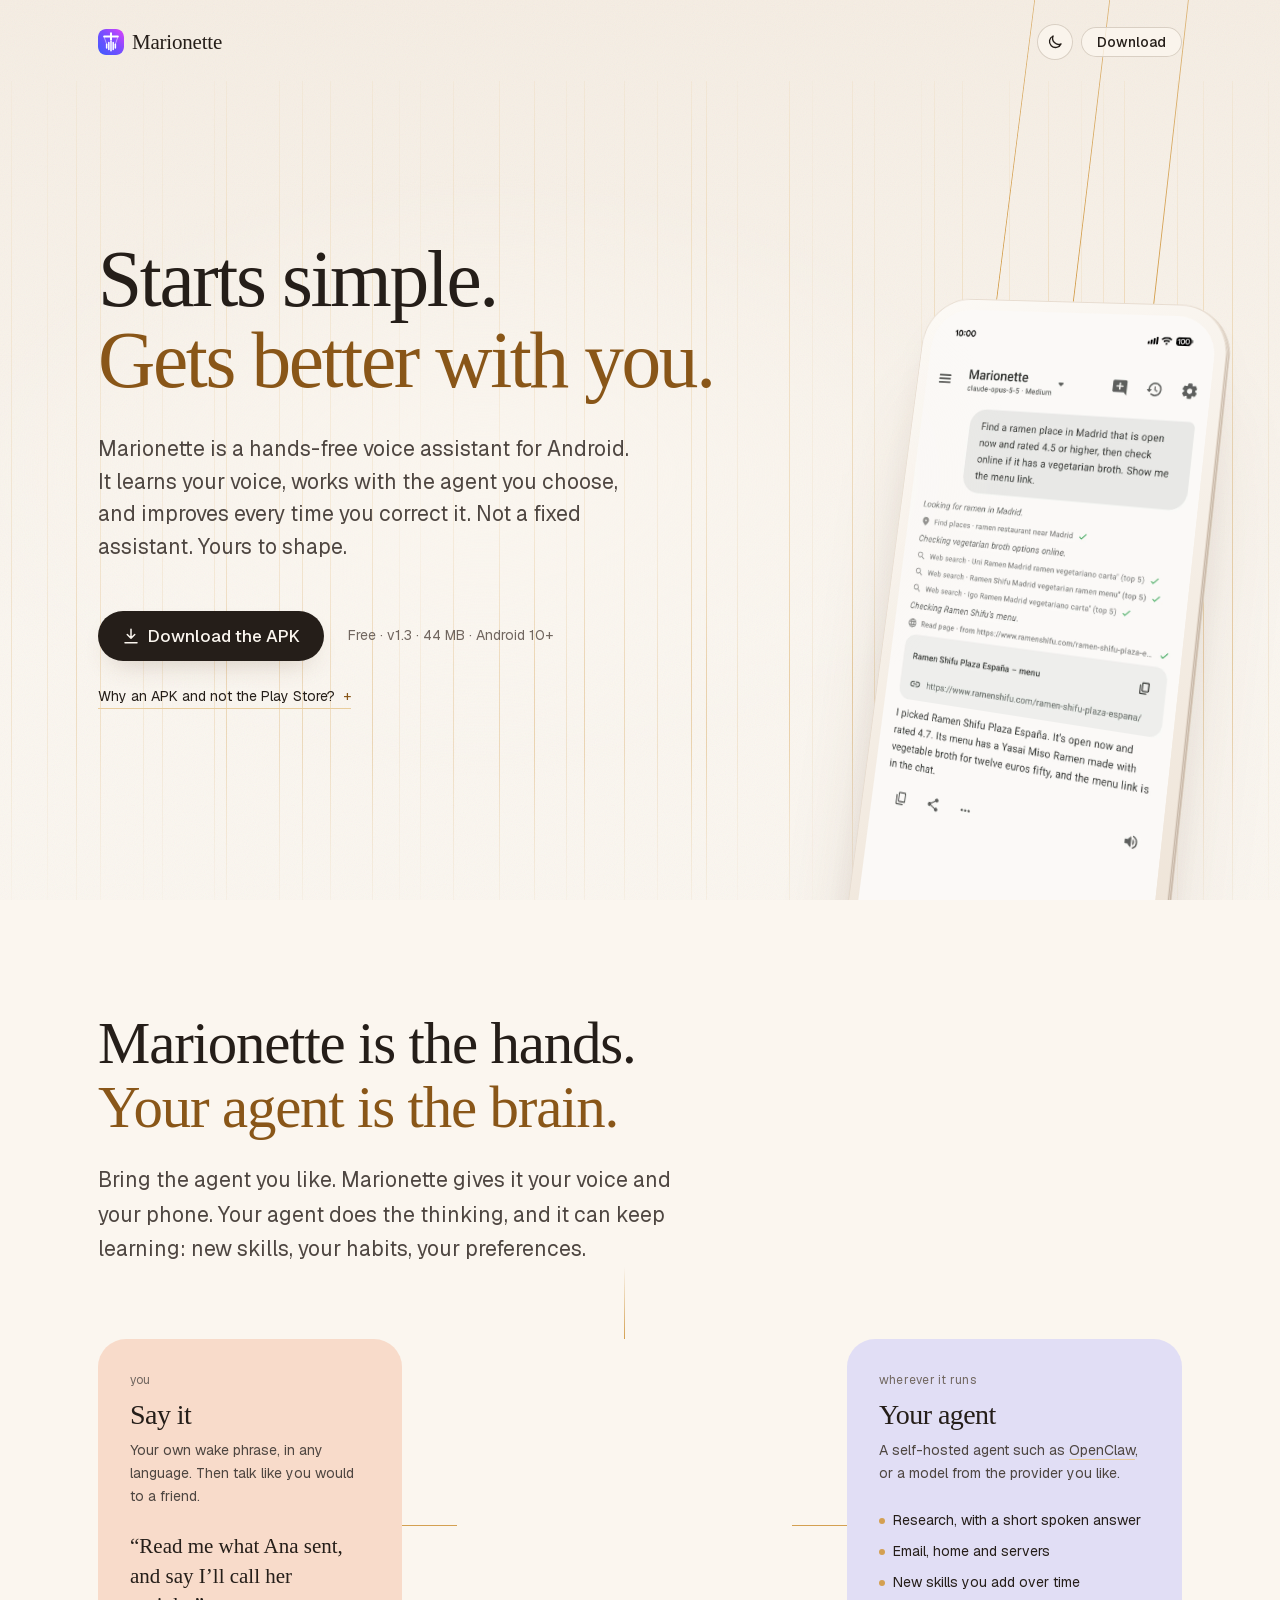
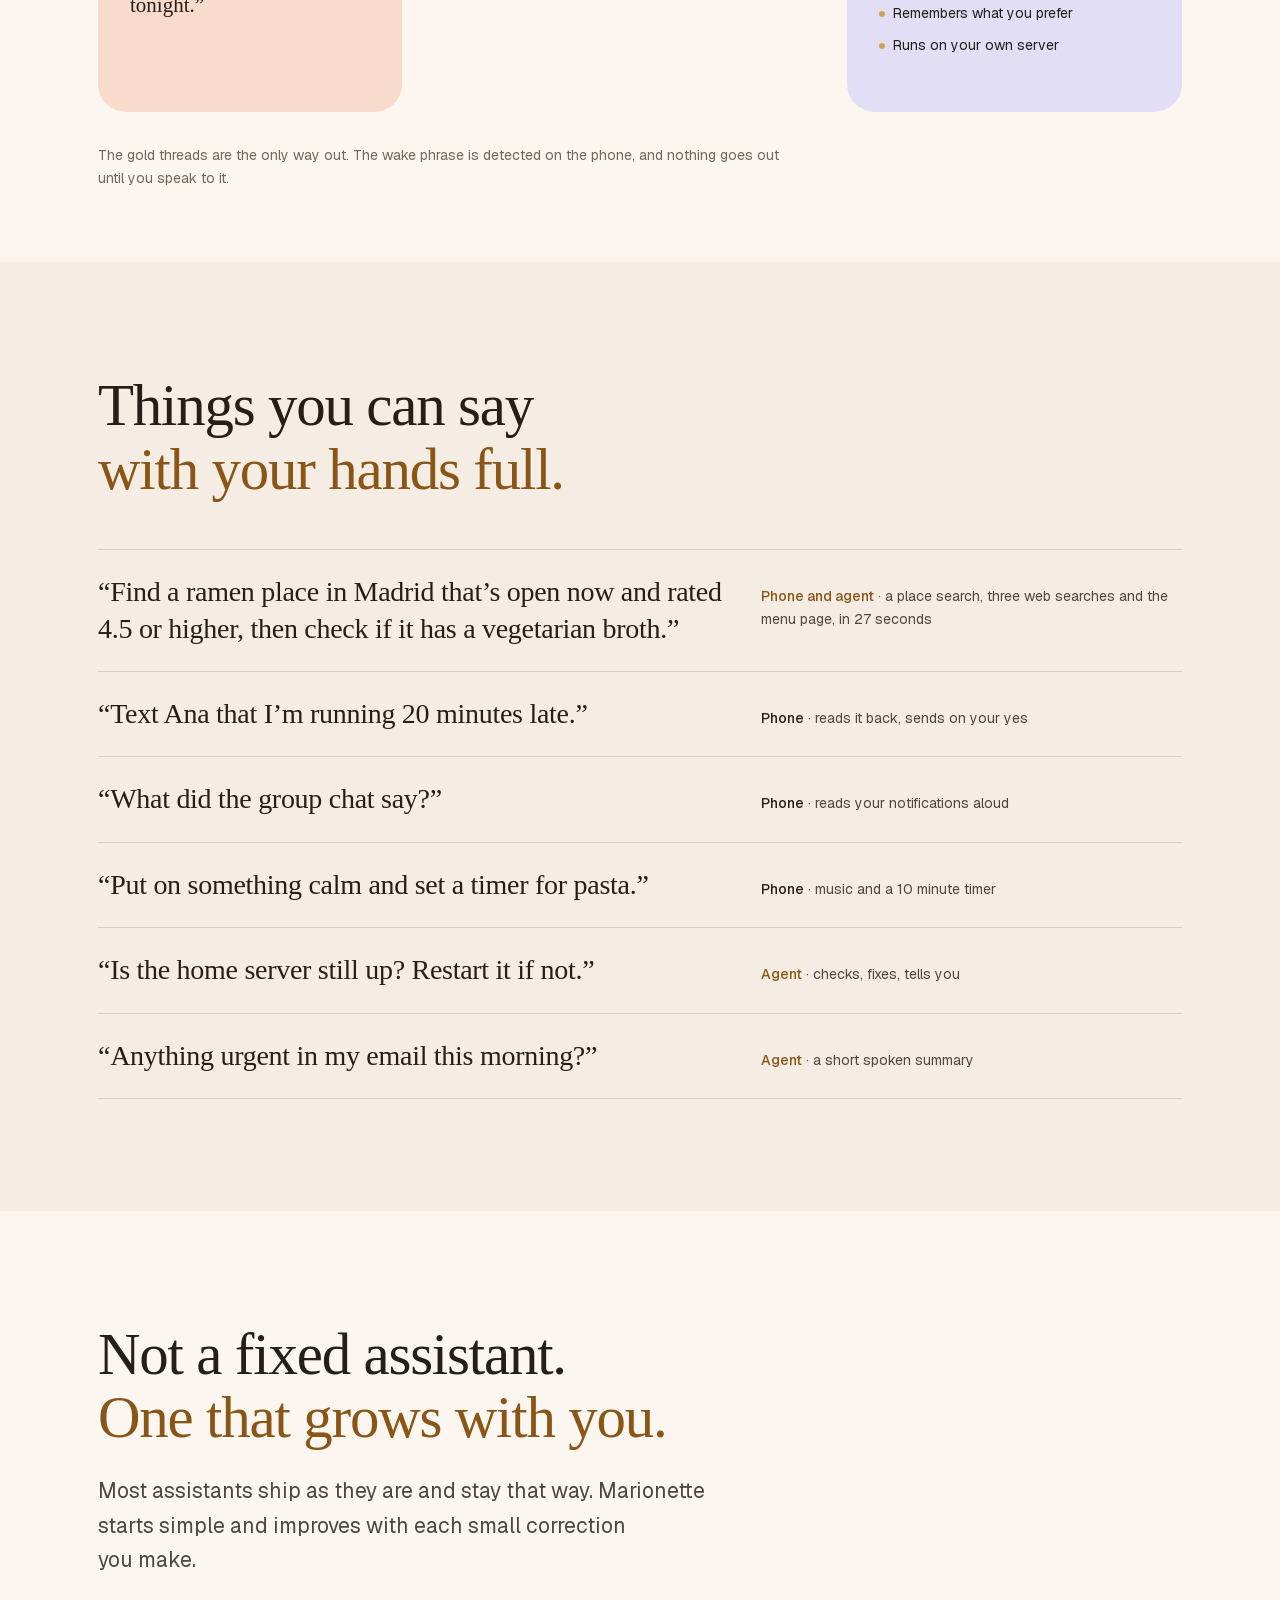
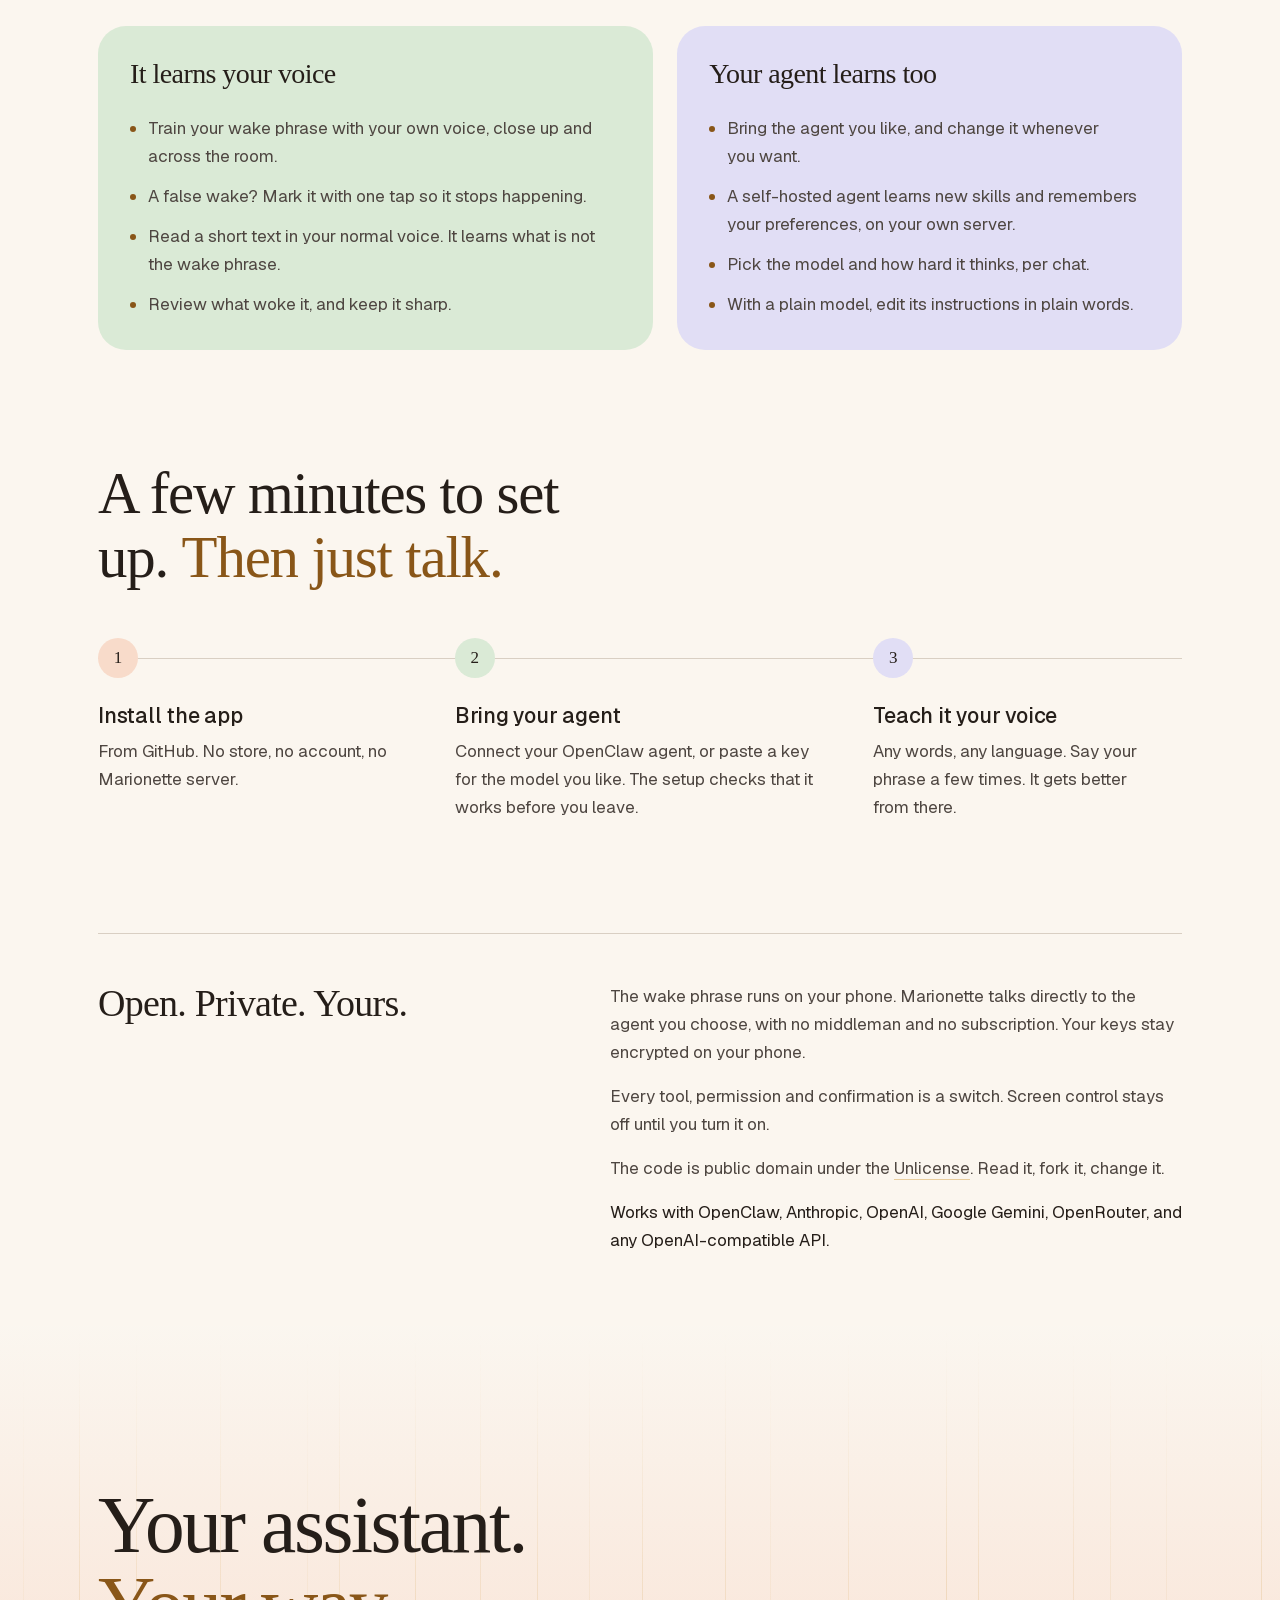
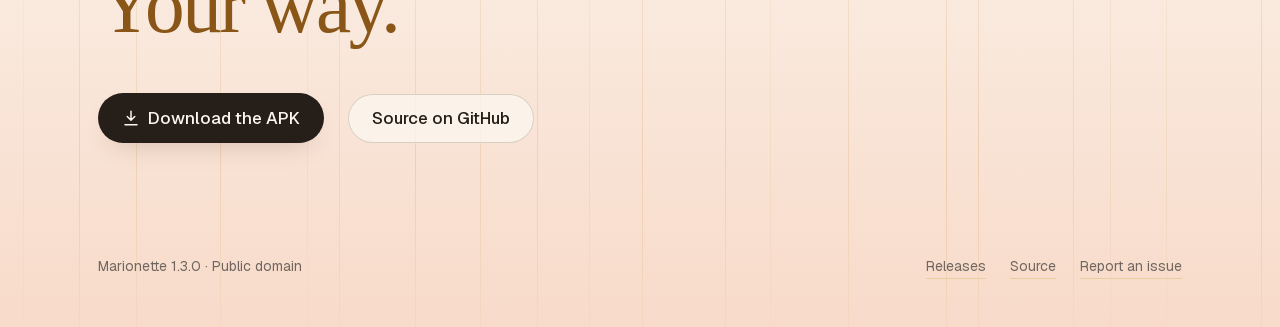
==== commit de55f3e2: "chore(release): 1.3.0 Update the site version and date." ====
--- a/site/index.html
+++ b/site/index.html
@@ -54,7 +54,7 @@
     "url": "https://marionette.ndrs.es/",
     "applicationCategory": "UtilitiesApplication",
     "operatingSystem": "Android 10 or newer",
-    "softwareVersion": "1.2.0",
+    "softwareVersion": "1.3.0",
     "downloadUrl": "https://github.com/zlotny/marionette/releases/latest/download/marionette.apk",
     "screenshot": "https://marionette.ndrs.es/img/app-light.webp",
     "image": "https://marionette.ndrs.es/og.jpg",
@@ -105,7 +105,7 @@
             <svg viewBox="0 0 24 24" fill="none" stroke="currentColor" stroke-width="2" stroke-linecap="round" stroke-linejoin="round"><path d="M12 3v12m0 0-5-5m5 5 5-5M4 21h16"/></svg>
             Download the APK
           </a>
-          <span class="hero__note">Free · v1.2 · 44 MB · Android 10+</span>
+          <span class="hero__note">Free · v1.3 · 44 MB · Android 10+</span>
         </div>
         <details class="why enter" style="--d: 390ms">
           <summary>Why an APK and not the Play Store?</summary>
@@ -235,7 +235,7 @@
       <a class="btn btn-line" href="https://github.com/zlotny/marionette">Source on GitHub</a>
     </div>
     <div class="close__foot">
-      <span>Marionette 1.2.0 · Public domain</span>
+      <span>Marionette 1.3.0 · Public domain</span>
       <nav class="close__links" aria-label="Project">
         <a class="textlink" href="https://github.com/zlotny/marionette/releases">Releases</a>
         <a class="textlink" href="https://github.com/zlotny/marionette">Source</a>
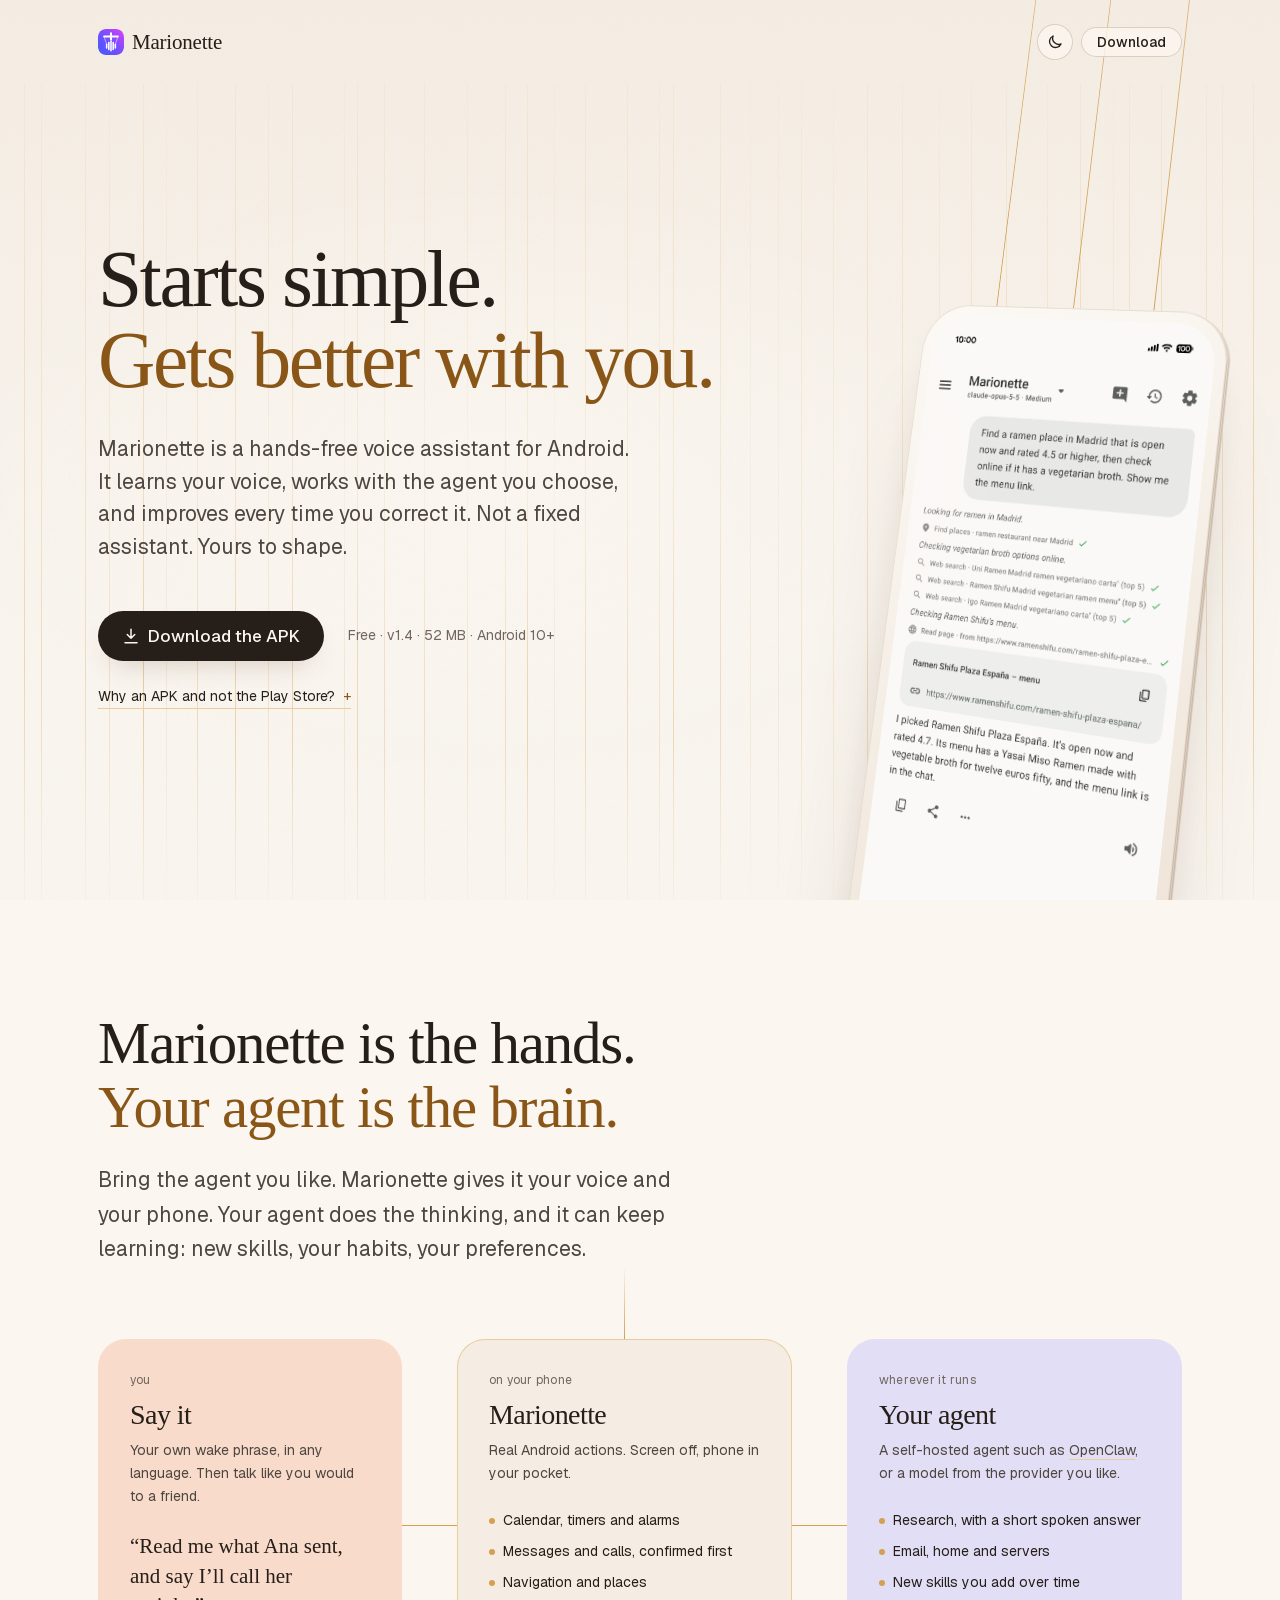
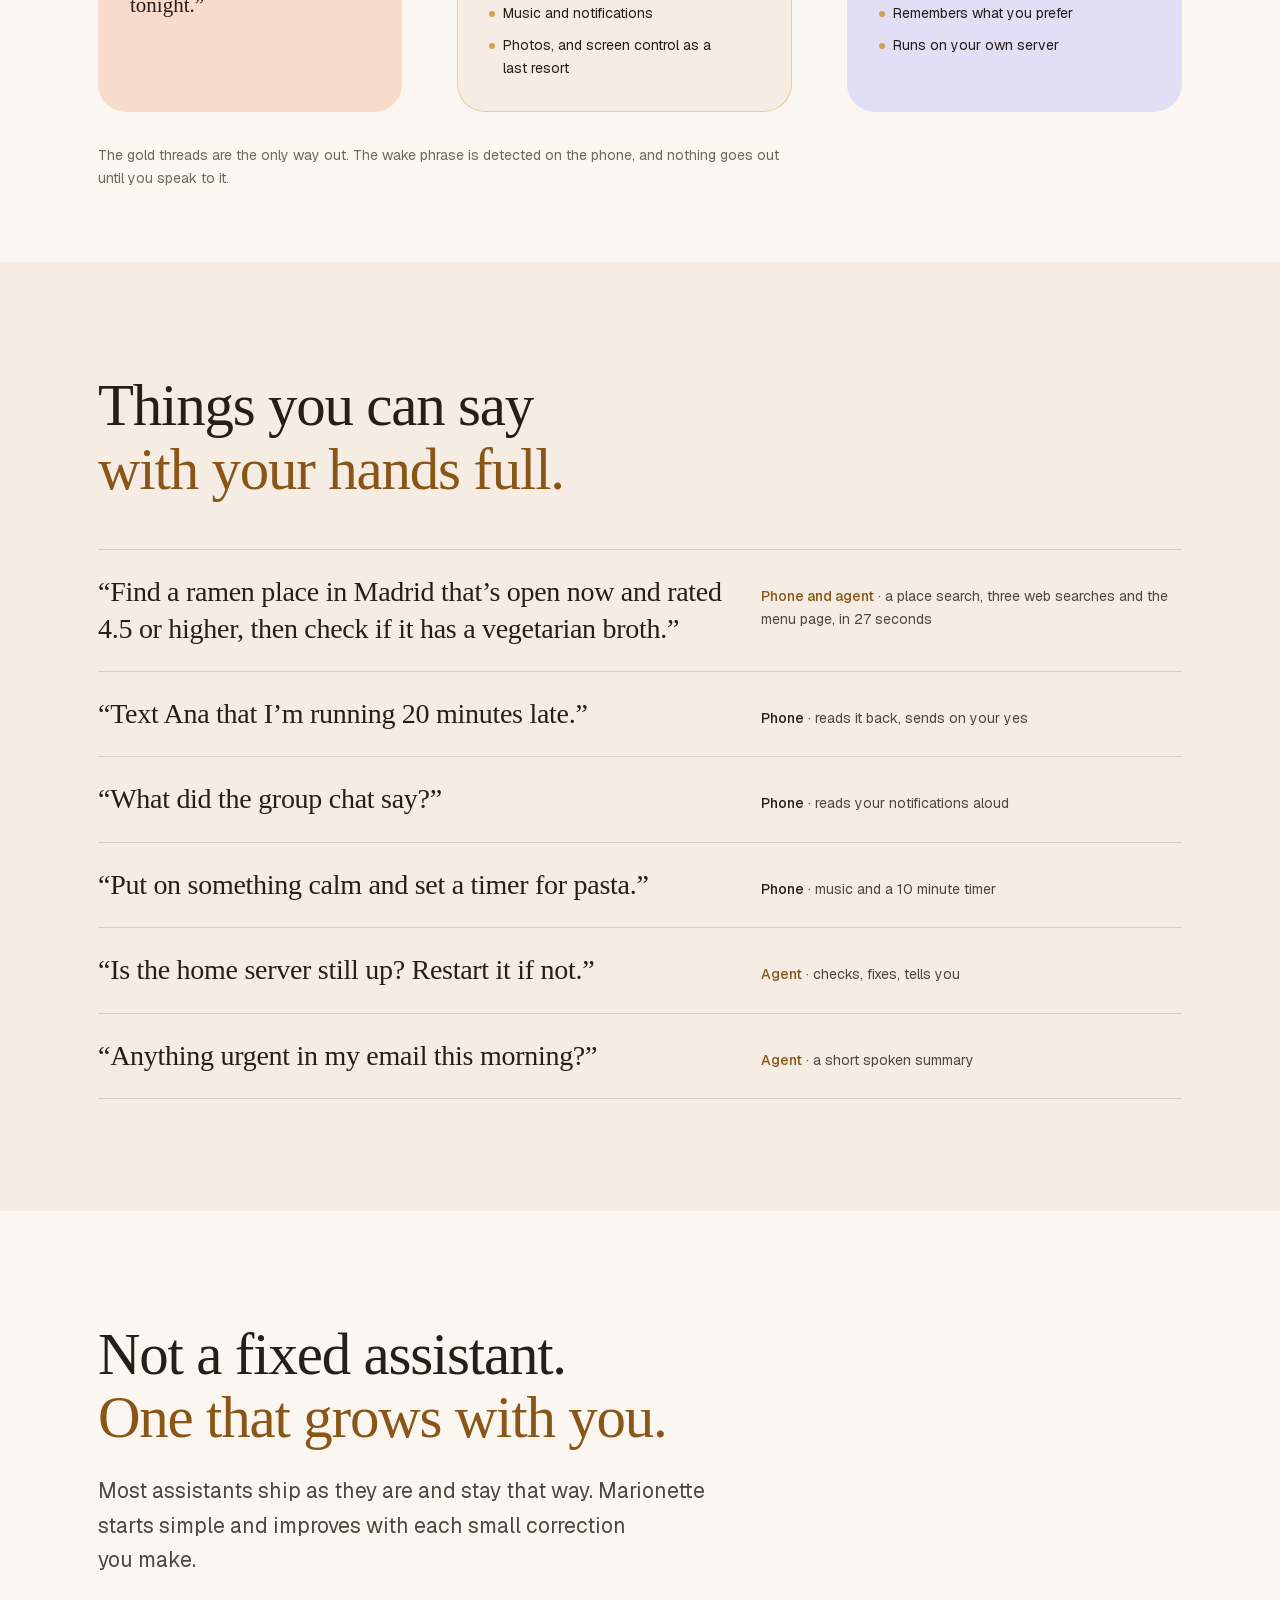
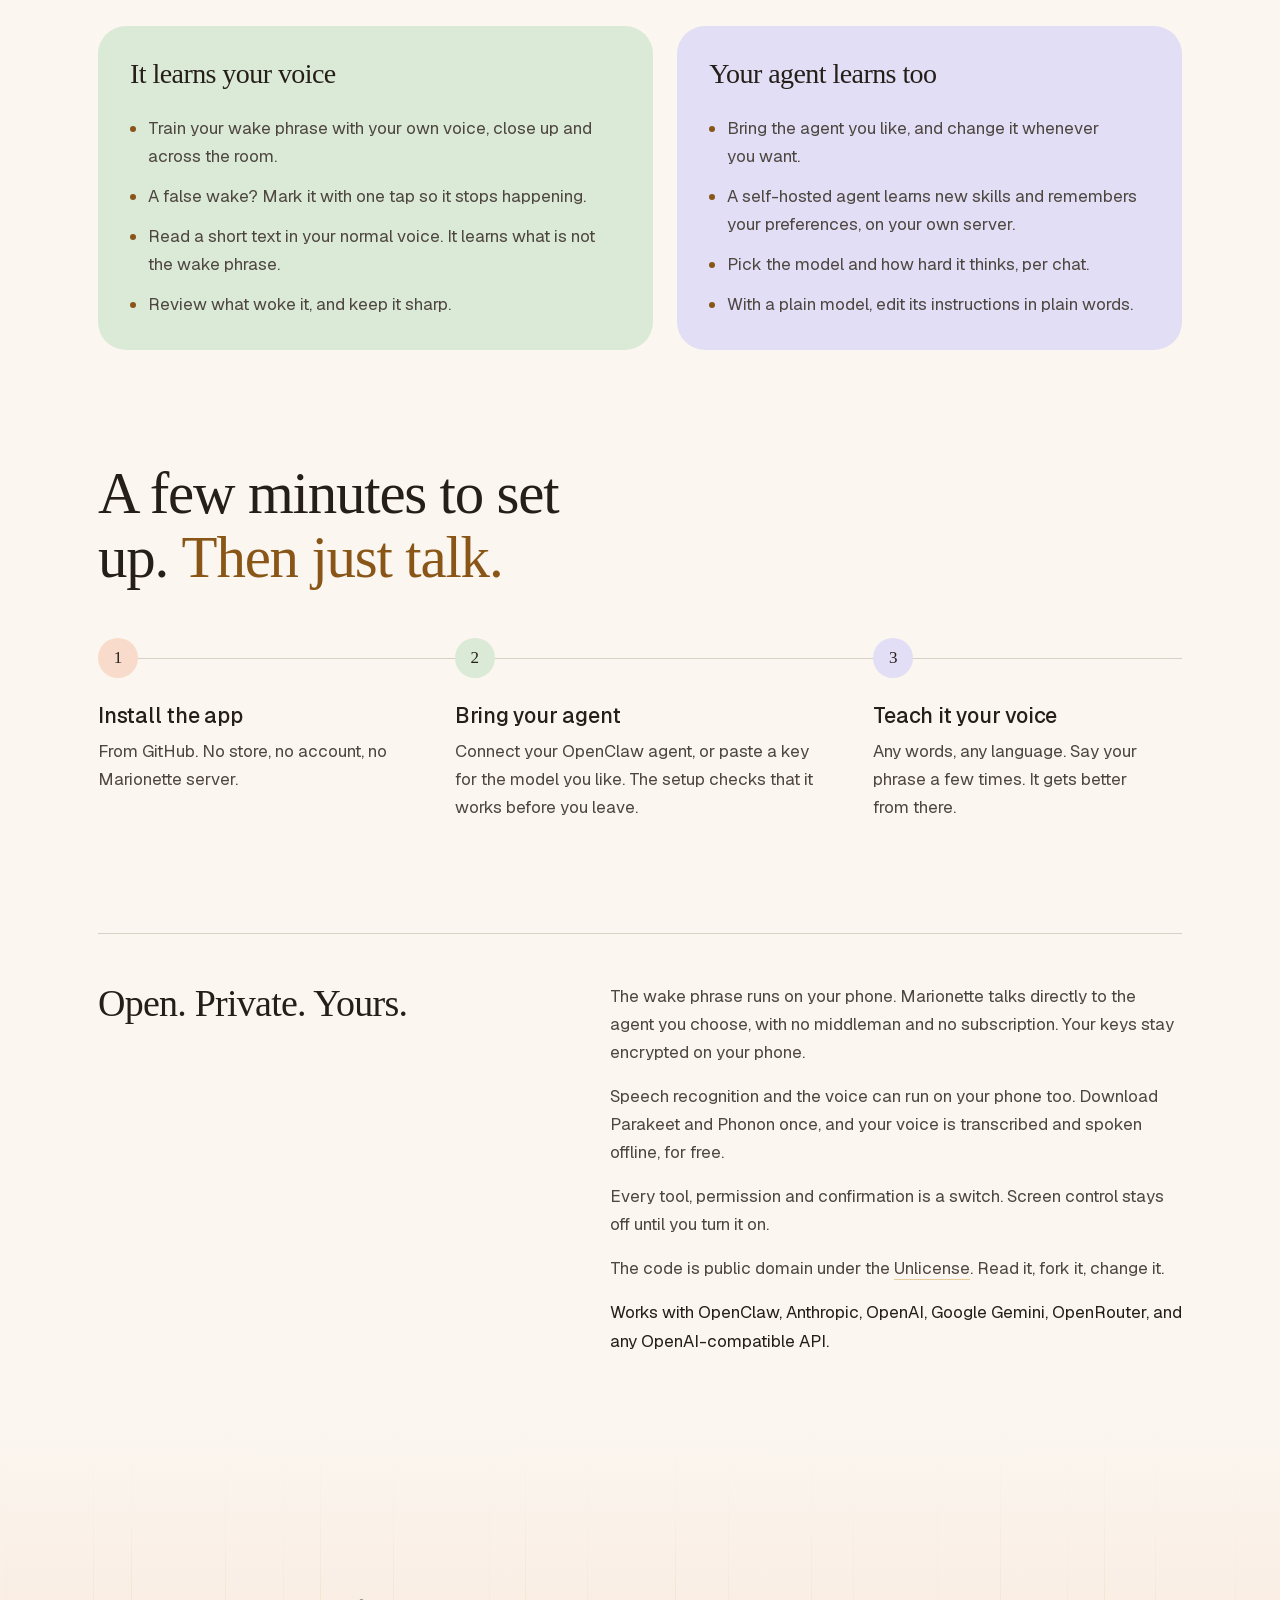
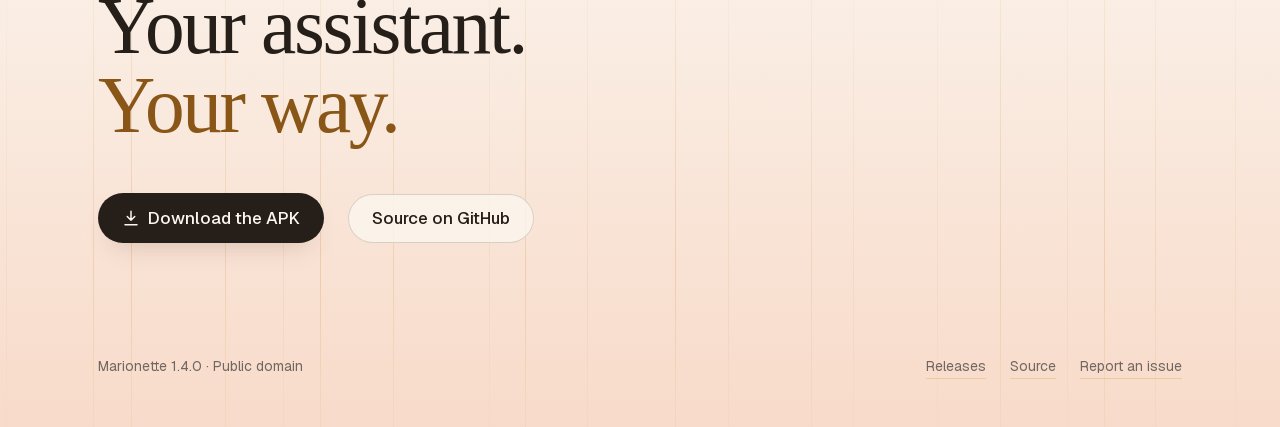
==== commit f9b51dbf: "chore(release): 1.4.0 Update the site version, size and on-device voice text." ====
--- a/site/index.html
+++ b/site/index.html
@@ -54,7 +54,7 @@
     "url": "https://marionette.ndrs.es/",
     "applicationCategory": "UtilitiesApplication",
     "operatingSystem": "Android 10 or newer",
-    "softwareVersion": "1.3.0",
+    "softwareVersion": "1.4.0",
     "downloadUrl": "https://github.com/zlotny/marionette/releases/latest/download/marionette.apk",
     "screenshot": "https://marionette.ndrs.es/img/app-light.webp",
     "image": "https://marionette.ndrs.es/og.jpg",
@@ -105,7 +105,7 @@
             <svg viewBox="0 0 24 24" fill="none" stroke="currentColor" stroke-width="2" stroke-linecap="round" stroke-linejoin="round"><path d="M12 3v12m0 0-5-5m5 5 5-5M4 21h16"/></svg>
             Download the APK
           </a>
-          <span class="hero__note">Free · v1.3 · 44 MB · Android 10+</span>
+          <span class="hero__note">Free · v1.4 · 52 MB · Android 10+</span>
         </div>
         <details class="why enter" style="--d: 390ms">
           <summary>Why an APK and not the Play Store?</summary>
@@ -214,6 +214,7 @@
         <h3>Open. Private. Yours.</h3>
         <div>
           <p>The wake phrase runs on your phone. Marionette talks directly to the agent you choose, with no middleman and no subscription. Your keys stay encrypted on your phone.</p>
+          <p>Speech recognition and the voice can run on your phone too. Download Parakeet and Phonon once, and your voice is transcribed and spoken offline, for free.</p>
           <p>Every tool, permission and confirmation is a switch. Screen control stays off until you turn it on.</p>
           <p>The code is public domain under the <a class="textlink" href="https://github.com/zlotny/marionette/blob/main/LICENSE">Unlicense</a>. Read it, fork it, change it.</p>
           <p class="providers">Works with OpenClaw, Anthropic, OpenAI, Google Gemini, OpenRouter, and any OpenAI-compatible API.</p>
@@ -235,7 +236,7 @@
       <a class="btn btn-line" href="https://github.com/zlotny/marionette">Source on GitHub</a>
     </div>
     <div class="close__foot">
-      <span>Marionette 1.3.0 · Public domain</span>
+      <span>Marionette 1.4.0 · Public domain</span>
       <nav class="close__links" aria-label="Project">
         <a class="textlink" href="https://github.com/zlotny/marionette/releases">Releases</a>
         <a class="textlink" href="https://github.com/zlotny/marionette">Source</a>
